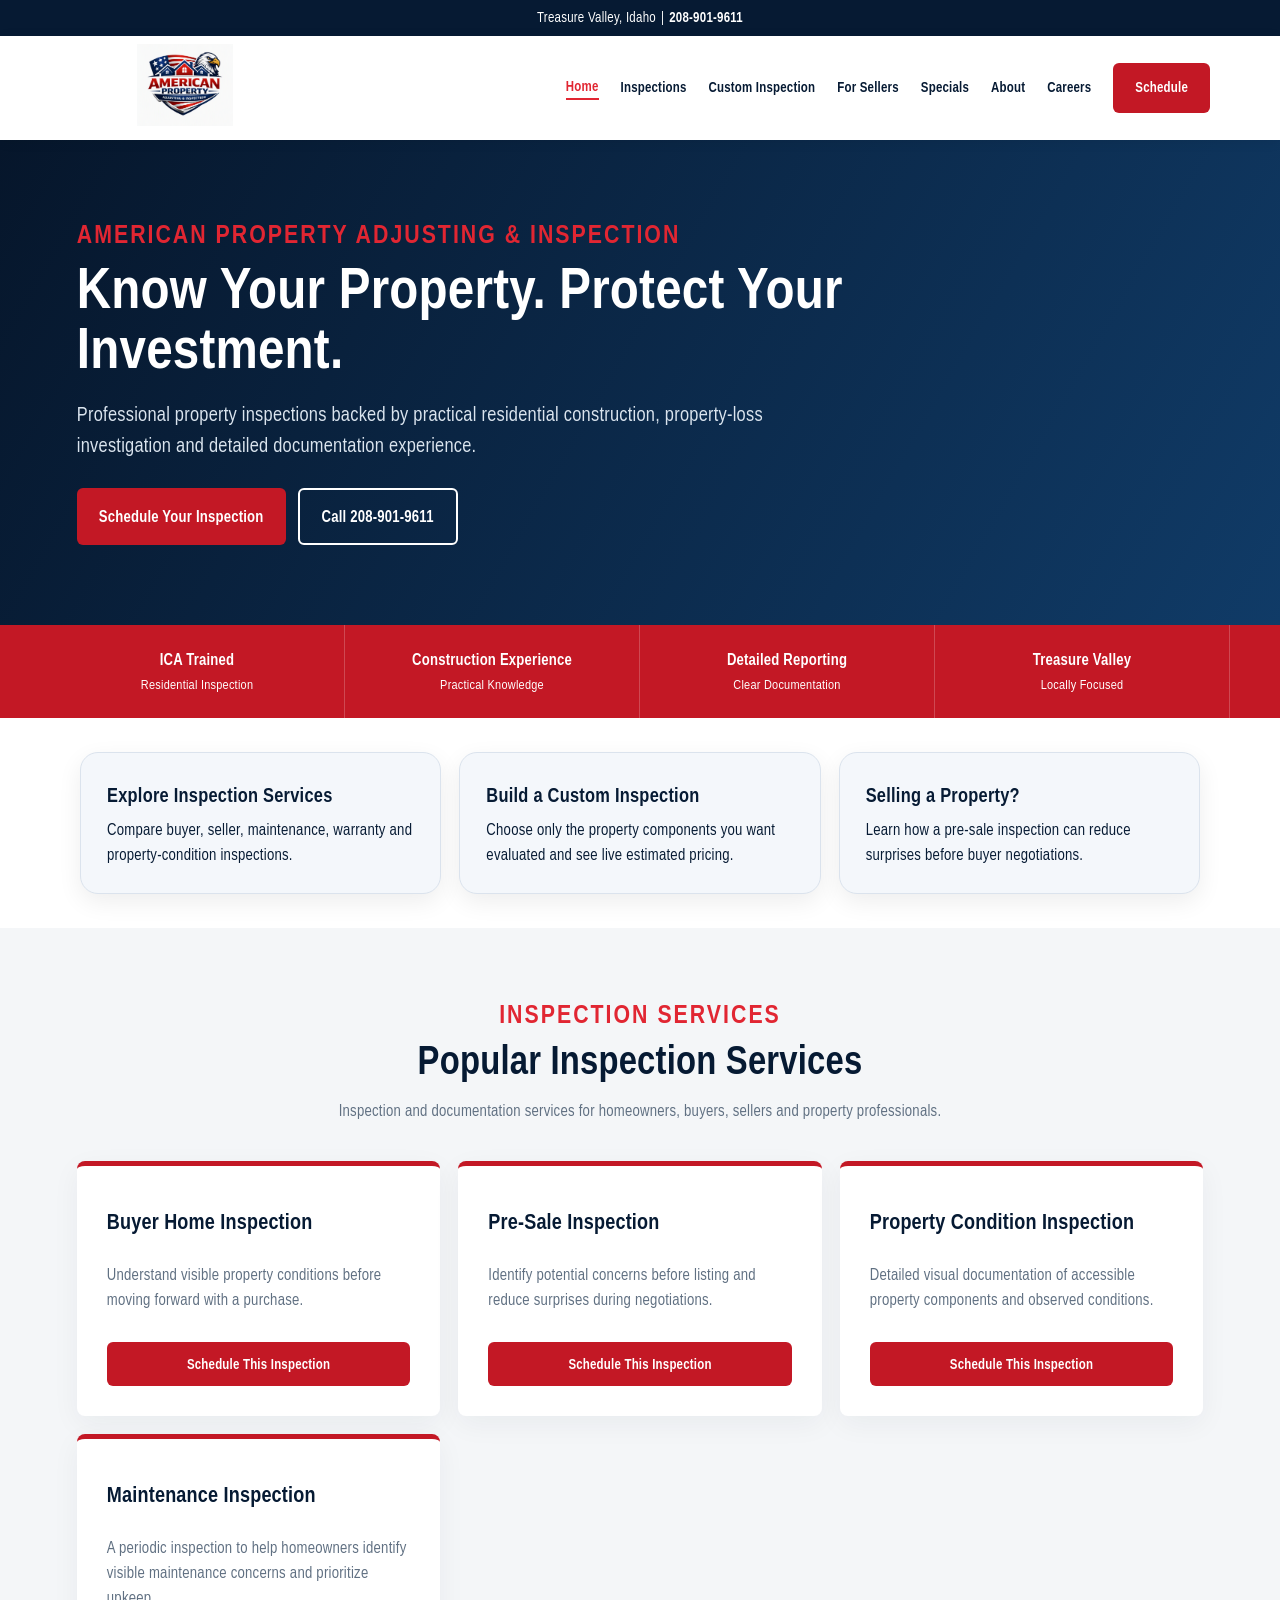
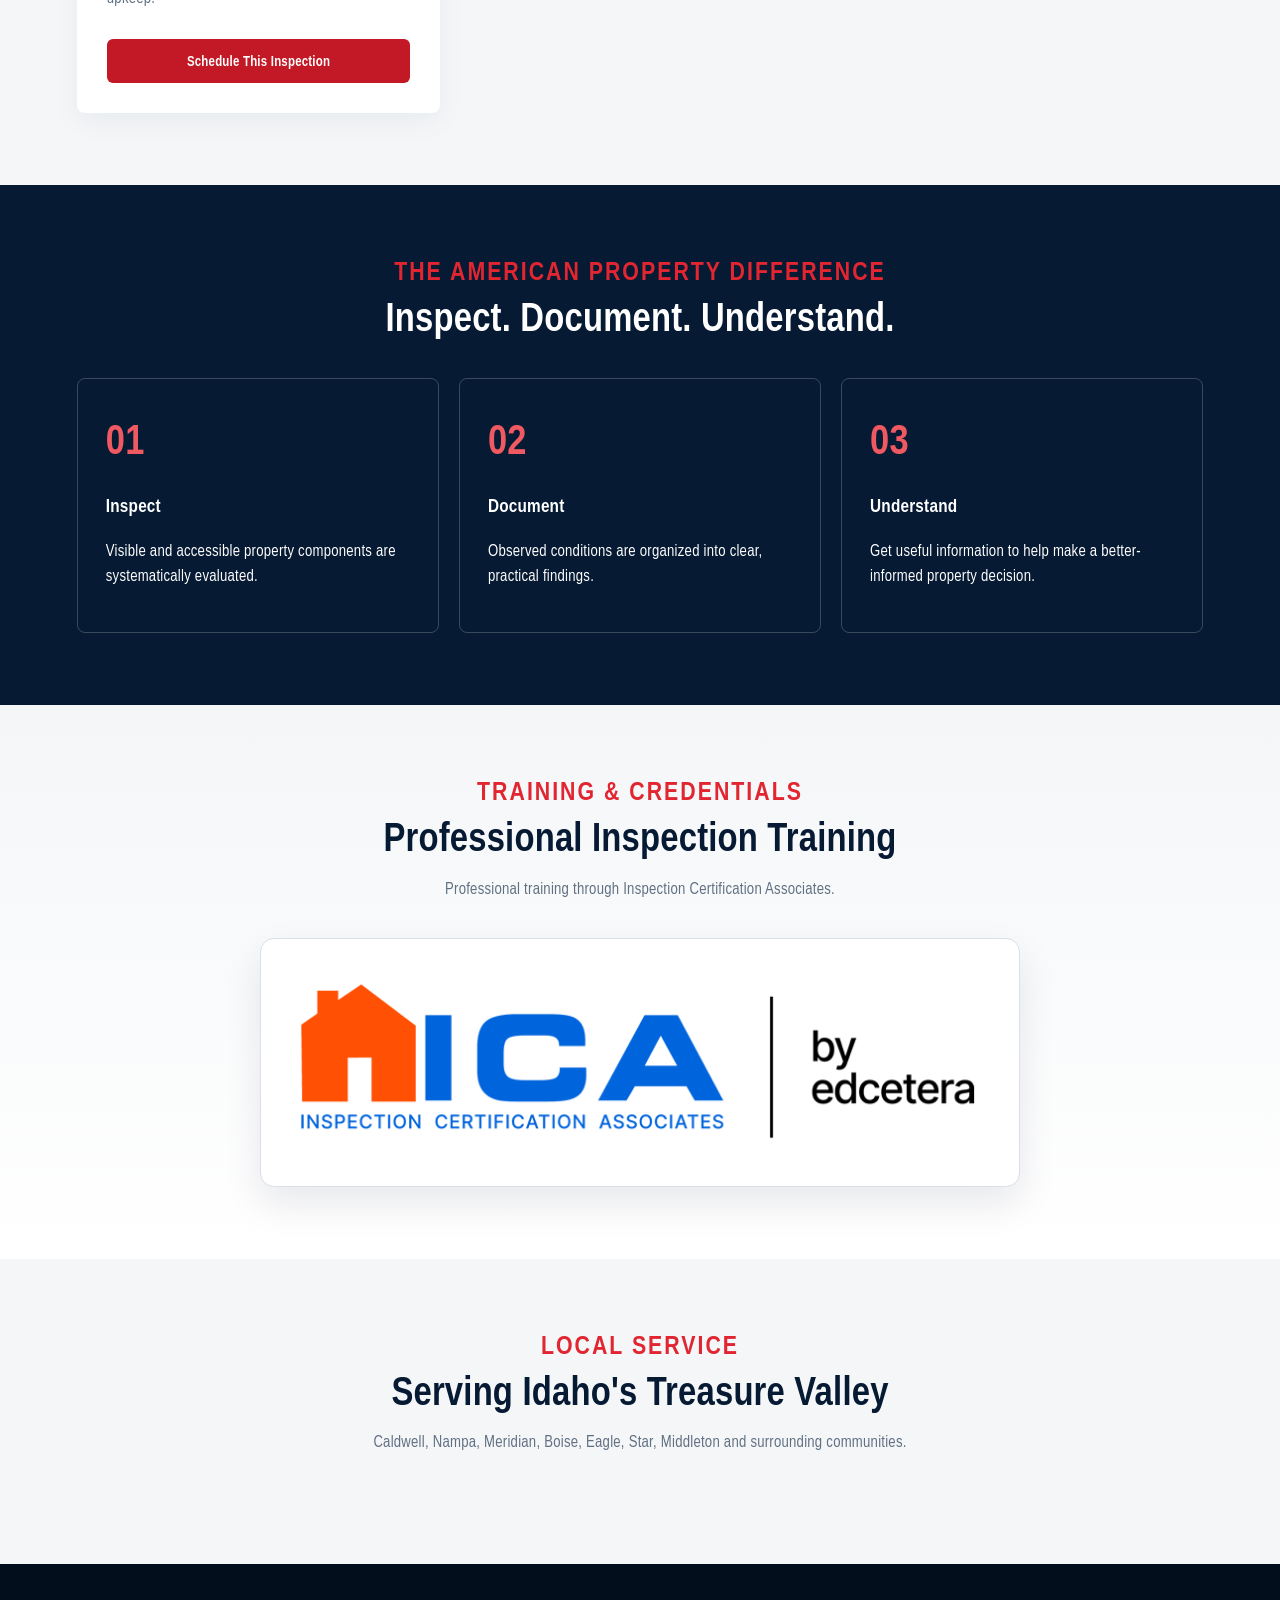
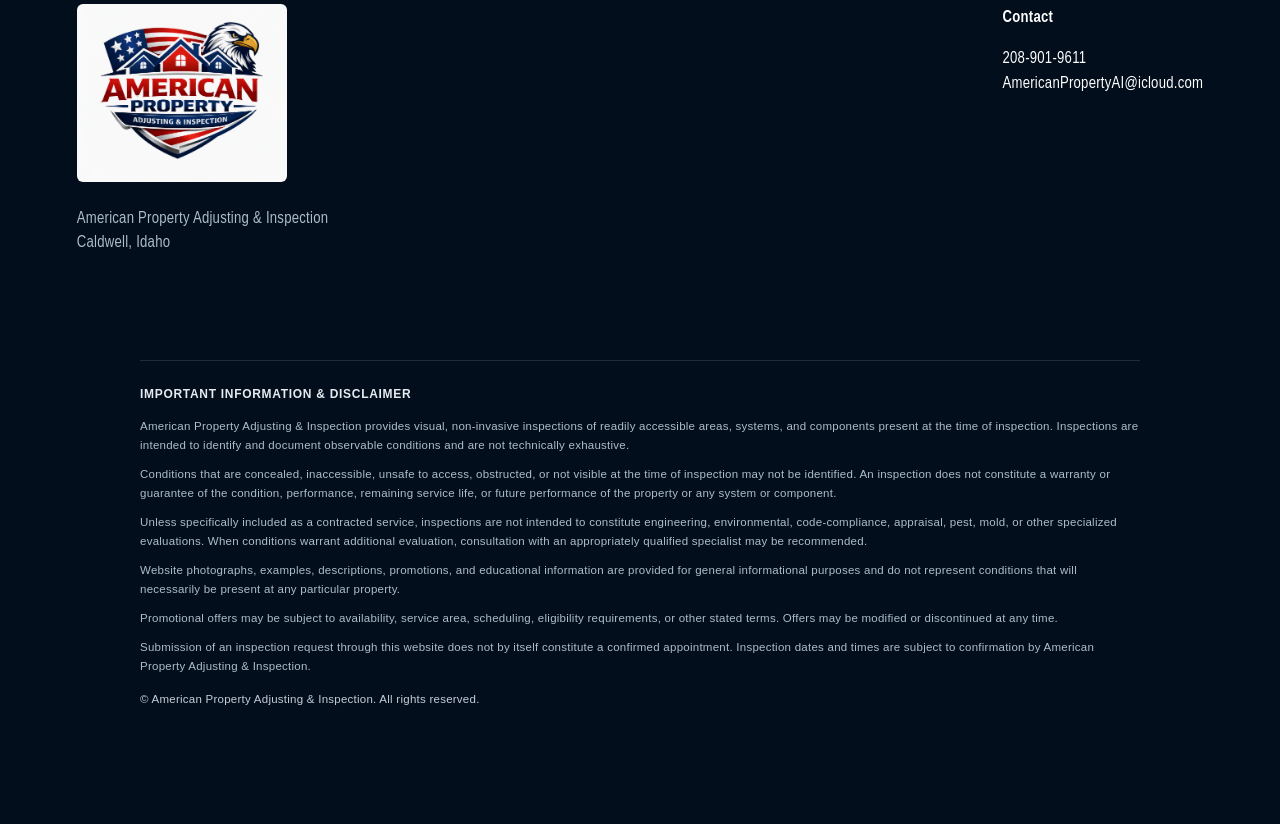
==== index.html @ d72ded93 "Convert website to multipage layout" ====
<!DOCTYPE html>

<html lang="en"><head><meta charset="utf-8"/><meta content="width=device-width,initial-scale=1,viewport-fit=cover" name="viewport"/><title>Home | American Property Adjusting &amp; Inspection</title>
<meta content="website" property="og:type"/>
<meta content="$149 Site Inspections | American Property Adjusting &amp; Inspection" property="og:title"/>
<meta content="Need a professional set of eyes on a property? Schedule your $149 Site Inspection today." property="og:description"/>
<meta content="https://mcjunkinbrad-cpu.github.io/149-site-inspections/" property="og:url"/>
<meta content="https://mcjunkinbrad-cpu.github.io/149-site-inspections/American_Property_Link_Preview.png" property="og:image"/>
<meta content="https://mcjunkinbrad-cpu.github.io/149-site-inspections/American_Property_Link_Preview.png" property="og:image:secure_url"/>
<meta content="image/png" property="og:image:type"/>
<meta content="1200" property="og:image:width"/>
<meta content="630" property="og:image:height"/>
<meta content="American Property Adjusting &amp; Inspection" property="og:image:alt"/>
<meta content="summary_large_image" name="twitter:card"/>
<meta content="$149 Site Inspections | American Property Adjusting &amp; Inspection" name="twitter:title"/>
<meta content="Need a professional set of eyes on a property? Schedule your $149 Site Inspection today." name="twitter:description"/>
<meta content="https://mcjunkinbrad-cpu.github.io/149-site-inspections/American_Property_Link_Preview.png" name="twitter:image"/><meta content="Professional buyer, pre-sale and property condition inspection services in Caldwell and Idaho's Treasure Valley." name="description"/><style>
:root{--n:#061a33;--n2:#0d3158;--r:#c31825;--w:#fff;--l:#f4f6f8;--t:#172536;--m:#607082}*{box-sizing:border-box}html{scroll-behavior:auto}body{margin:0;font-family:"Arial Narrow","Liberation Sans Narrow","Nimbus Sans Narrow",Impact,Haettenschweiler,sans-serif;color:var(--t);line-height:1.55;letter-spacing:.25px;font-stretch:condensed}a{text-decoration:none}h1,h2,h3,.ey,.btn,.links a,.trust strong,.num,.service-btn,.mobilebar a,.issue-alert strong,.cert-brand,.cert-program,.credential-note h3,label{font-family:"Arial Narrow","Liberation Sans Narrow","Nimbus Sans Narrow",Impact,Haettenschweiler,sans-serif;font-stretch:condensed;font-weight:900;letter-spacing:.2px}.top{background:var(--n);color:#fff;padding:7px 6px;overflow:hidden}.topbar-inner{display:flex;align-items:center;justify-content:center;flex-wrap:nowrap;gap:5px;width:100%;white-space:nowrap;font-size:14px}.topbar-location,.topbar-phone{white-space:nowrap}.top a{color:#fff;font-weight:800}header{background:#fff;position:sticky;top:0;z-index:10;box-shadow:0 2px 12px #0001}.nav{max-width:1180px;margin:auto;padding:8px 20px;display:flex;align-items:center;justify-content:space-between}.logo{width:230px;max-height:82px;object-fit:contain}.links{display:flex;gap:22px;align-items:center}.links a{color:var(--n);font-weight:800;font-size:14px}.btn{display:inline-flex;align-items:center;justify-content:center;background:var(--r);color:#fff!important;padding:14px 22px;border-radius:6px;font-weight:900;min-height:50px}.hero{background:linear-gradient(120deg,#06162b,#103b67);color:#fff;padding:80px 6%}.wrap{max-width:1180px;margin:auto}.hero h1{font-size:58px;line-height:1.03;margin:8px 0 20px;max-width:780px}.hero p{font-size:20px;color:#dae4ee;max-width:700px}.ey{color:#e12632;font-weight:900;letter-spacing:2px;font-size:26px;line-height:1.12}.actions{display:flex;gap:12px;flex-wrap:wrap;margin-top:28px}.outline{background:transparent;border:2px solid #fff}.trust{background:var(--r);color:#fff}.trustin{max-width:1180px;margin:auto;display:grid;grid-template-columns:repeat(4,1fr)}.trustin div{text-align:center;padding:22px 10px;border-right:1px solid #ffffff35}.trust strong{display:block}.section{padding:72px 6%}.light{background:var(--l)}.head{text-align:center;max-width:760px;margin:0 auto 38px}.head h2,.copy h2{color:var(--n);font-size:40px;line-height:1.12;margin:8px 0 12px}.head p,.copy p,.card p{color:var(--m)}.cards{display:grid;grid-template-columns:repeat(3,1fr);gap:18px}.card{background:#fff;border-top:5px solid var(--r);padding:30px;border-radius:8px;box-shadow:0 8px 28px #0c22370d}.card h3{color:var(--n);font-size:22px;margin:8px 0}.service-card{cursor:pointer;display:flex;flex-direction:column;transition:transform .2s,box-shadow .2s,border-color .2s}.service-card:hover,.service-card:focus-within{transform:translateY(-4px);box-shadow:0 14px 34px #061a3324;border-top-color:#9f111b}.service-card p{flex:1}.service-card .service-btn{margin-top:14px;width:100%;padding:11px 12px;min-height:44px;font-size:14px;border:0;cursor:pointer}.service-card:focus{outline:3px solid #f2a5ab;outline-offset:3px}@media(max-width:1100px){.cards{grid-template-columns:repeat(3,1fr)}}.feature{display:grid;grid-template-columns:1fr 1.15fr;gap:58px;align-items:center}.photo{min-height:430px;border-radius:10px;background:linear-gradient(145deg,#071a33,#1b5b8c);display:flex;align-items:center;justify-content:center;padding:30px}.photo img{width:90%;max-width:420px;background:white;border-radius:10px}.checks{list-style:none;padding:0}.checks li{margin:12px 0;font-weight:800}.checks li:before{content:'✓';color:var(--r);margin-right:10px}.process{background:var(--n);color:#fff}.process .head h2{color:#fff}.steps{display:grid;grid-template-columns:repeat(3,1fr);gap:20px}.step{border:1px solid #ffffff35;border-radius:8px;padding:28px}.num{font-size:42px;font-weight:900;color:#ef5961}.contact{background:linear-gradient(120deg,#a7111d,#d82a35);color:#fff}.contactgrid{display:grid;grid-template-columns:.8fr 1.2fr;gap:40px;align-items:start}.contact h2{font-size:40px;line-height:1.1}.contact-intro{font-size:20px;line-height:1.55}.contact-phone{white-space:nowrap;font-weight:900}.form{background:#fff;color:var(--t);border-radius:10px;padding:28px}.fields{display:grid;grid-template-columns:1fr 1fr;gap:14px}.field{display:flex;flex-direction:column;gap:5px}.full{grid-column:1/-1}label{font-weight:800;font-size:13px}input,select,textarea{font-family:Arial,Helvetica,sans-serif;border:1px solid #ccd3da;border-radius:6px;padding:13px;width:100%}textarea{min-height:100px}footer{background:#020e1c;color:#aebdca;padding:40px 6% 90px}.foot{max-width:1180px;margin:auto;display:flex;justify-content:space-between;gap:30px}.flogo{width:210px;background:#fff;border-radius:6px}.mobilebar{display:none}.menu{display:none}
@media(max-width:800px){body{padding-bottom:68px}.logo{width:180px}.links{display:none}.menu{display:block;background:var(--n);color:#fff;border:0;border-radius:6px;font-size:23px;width:48px;height:48px}.hero{padding:55px 20px;text-align:center}.hero h1{font-size:39px}.hero p{font-size:17px}.actions{flex-direction:column}.actions .btn{width:100%}.trustin{grid-template-columns:1fr 1fr}.section{padding:52px 20px}.head h2,.copy h2,.contact h2{font-size:31px}.contact-intro{font-size:17px}.cards,.feature,.steps,.contactgrid{grid-template-columns:1fr}.photo{min-height:300px}.fields{grid-template-columns:1fr}.full{grid-column:auto}.foot{flex-direction:column}.mobilebar{display:grid;grid-template-columns:1fr 1fr;position:fixed;bottom:0;left:0;right:0;height:68px;z-index:20;box-shadow:0 -3px 15px #0003}.mobilebar a{display:flex;align-items:center;justify-content:center;color:#fff;font-weight:900}.call{background:var(--n)}.book{background:var(--r)}}
@media(max-width:500px){.topbar-inner{font-size:clamp(9px,2.9vw,13px);letter-spacing:-.2px}} @media(max-width:390px){.top{padding:7px 2px}.logo{width:158px}.hero h1{font-size:34px}.trustin{grid-template-columns:1fr}}

/* Common Issues carousel */
.issue-section{padding:72px 6%;background:#fff}.issue-head{text-align:center;max-width:850px;margin:0 auto 34px}.issue-head h2{color:var(--n);font-size:44px;line-height:1.08;margin:8px 0 12px}.issue-head p{color:var(--m);font-size:18px}.issue-shell{max-width:1180px;margin:auto;position:relative}.issue-viewport{overflow:hidden}.issue-track{display:flex;gap:18px;transition:transform .45s ease}.issue-card{flex:0 0 calc((100% - 36px)/3);background:var(--n);color:#fff;border-radius:10px;overflow:hidden;box-shadow:0 10px 26px #061a3320;height:auto}.issue-card img{display:block;width:100%;height:420px;object-fit:contain;background:#031426;padding:0}.issue-copy{padding:24px 26px 28px;min-height:150px;overflow:visible}.issue-copy h3{margin:0 0 7px;font-size:21px}.issue-copy p{margin:0;color:#dce6ef}.carousel-btn{position:absolute;top:40%;transform:translateY(-50%);z-index:2;width:48px;height:48px;border-radius:50%;border:2px solid #fff;background:var(--n);color:#fff;font-size:29px;cursor:pointer;box-shadow:0 4px 14px #0003}.carousel-prev{left:-24px}.carousel-next{right:-24px}.issue-dots{display:flex;justify-content:center;gap:9px;margin:22px 0}.issue-dot{width:10px;height:10px;border:0;border-radius:50%;background:#aeb9c5;padding:0;cursor:pointer}.issue-dot.active{background:var(--r)}.issue-alert{max-width:1180px;margin:0 auto;background:#fff1f2;border:1px solid #e7a6ac;border-radius:10px;padding:22px 25px;display:flex;align-items:center;justify-content:space-between;gap:22px}.issue-alert strong{display:block;color:var(--n);font-size:24px}.issue-alert span{color:var(--m)}
@media(max-width:800px){.issue-section{padding:52px 20px}.issue-head h2{font-size:34px}.issue-head p{font-size:16px}.issue-card{flex-basis:100%}.issue-card img{height:300px;padding:0}.issue-copy{min-height:165px;padding:22px 20px 26px}.carousel-prev{left:7px}.carousel-next{right:7px}.issue-alert{flex-direction:column;text-align:center}.issue-alert .btn{width:100%}}

/* Professional credentials */
.credentials{background:linear-gradient(180deg,#f4f6f8,#fff);padding:72px 6%}.credential-grid{max-width:1080px;margin:36px auto 0;display:grid;grid-template-columns:1fr 1fr;gap:28px}.credential-card{background:#fff;border:1px solid #d9e0e7;border-radius:14px;padding:18px;box-shadow:0 16px 38px #061a3318}.certificate-art{aspect-ratio:1.414/1;background:#fff;border:9px double #173b5c;box-shadow:inset 0 0 0 2px #aab8c5;padding:32px 34px;display:flex;flex-direction:column;align-items:center;justify-content:center;text-align:center;color:#111;position:relative;overflow:hidden}.certificate-art:before{content:'';position:absolute;inset:13px;border:1px solid #c4ccd3;pointer-events:none}.cert-brand{font-weight:900;font-size:34px;letter-spacing:1px;color:#111}.cert-brand b{color:#2e6c9d}.cert-small{font-size:11px;letter-spacing:2px;font-weight:800;margin-top:3px}.cert-rule{width:52%;border-top:2px dashed #555;margin:14px 0}.cert-award{font-family:Georgia,serif;font-weight:700;letter-spacing:2px;font-size:14px;margin:8px 0}.cert-name{font-family:Georgia,serif;font-weight:800;letter-spacing:4px;font-size:21px;border-bottom:2px solid #555;min-width:58%;padding:3px 15px 8px}.cert-program{font-weight:800;font-size:17px;line-height:1.25;max-width:78%;margin:18px 0 12px}.cert-meta{display:flex;width:76%;justify-content:space-between;font-weight:800;font-size:12px;margin-top:8px}.mold-art{border-style:solid;border-width:7px}.mold-badge{border:5px solid #173b5c;padding:5px 13px;font-weight:900;line-height:1;font-size:24px;margin-bottom:10px}.mold-badge small{display:block;font-size:11px;letter-spacing:2px;margin-top:5px}.cert-watermark{position:absolute;font-size:62px;font-weight:900;color:#152f4810;letter-spacing:3px;transform:rotate(-4deg);z-index:0}.certificate-art>*{position:relative;z-index:1}.credential-note{padding:18px 4px 2px}.credential-note h3{color:var(--n);margin:0 0 5px;font-size:21px}.credential-note p{color:var(--m);margin:0;font-size:14px}.cred-disclaimer{max-width:850px;margin:24px auto 0;text-align:center;color:var(--m);font-size:13px}.credential-card:hover{transform:translateY(-3px);transition:.2s;box-shadow:0 20px 45px #061a3324}@media(max-width:800px){.credentials{padding:52px 20px}.credential-grid{grid-template-columns:1fr}.certificate-art{padding:22px 20px}.cert-brand{font-size:27px}.cert-award{font-size:11px}.cert-name{font-size:17px}.cert-program{font-size:14px}.cert-watermark{font-size:48px}}

  /* Promotions and Careers */
  .promo-section{padding:72px 6%;background:linear-gradient(135deg,#061a33,#0d3158);color:#fff}.promo-section .head h2{color:#fff}.promo-section .head p{color:#d9e5ef}.promo-icon{width:68px;height:68px;margin:0 auto 12px;border-radius:50%;display:flex;align-items:center;justify-content:center;background:var(--r);color:#fff;font-size:34px;font-weight:900;box-shadow:0 10px 25px #0003}.promo-grid{max-width:1180px;margin:auto;display:grid;grid-template-columns:repeat(4,1fr);gap:18px}.promo-card{background:#fff;color:var(--t);border-radius:12px;padding:26px;display:flex;flex-direction:column;border:2px solid transparent;box-shadow:0 12px 30px #0002}.promo-card:hover{transform:translateY(-4px);border-color:#ef5961;transition:.2s}.promo-card h3{color:var(--n);font-size:23px;margin:8px 0}.promo-card p{color:var(--m);flex:1}.promo-badge{display:inline-block;align-self:flex-start;background:#fff1f2;color:var(--r);border:1px solid #efb0b5;border-radius:999px;padding:6px 10px;font-weight:900;font-size:12px}.promo-card .btn{width:100%;margin-top:14px;border:0;cursor:pointer}.promo-note{text-align:center;color:#cbd8e4;font-size:13px;margin:20px auto 0;max-width:850px}
  .careers{padding:72px 6%;background:#fff}.career-grid{max-width:1000px;margin:34px auto;display:grid;grid-template-columns:1fr 1fr;gap:24px}.career-card{background:var(--l);border-left:6px solid var(--r);border-radius:10px;padding:28px;box-shadow:0 10px 25px #061a3312}.career-card h3{color:var(--n);font-size:26px;margin:0 0 8px}.career-card ul{padding-left:20px;color:var(--m)}.career-card .btn{border:0;cursor:pointer}.career-form-wrap{max-width:900px;margin:34px auto 0;background:var(--n);border-radius:14px;padding:24px}.career-form-wrap h3{color:#fff;font-size:28px;margin:0 0 14px;text-align:center}.career-help{color:#d8e3ed;text-align:center;font-size:13px;margin:0 0 18px}.resume-note{font-size:12px;color:#607082;margin:4px 0 0}.status-message{display:none;margin-top:12px;padding:12px;border-radius:6px;background:#eef8f0;color:#245c31;font-family:Arial,Helvetica,sans-serif}
  @media(max-width:1000px){.promo-grid{grid-template-columns:1fr 1fr}}
  @media(max-width:800px){.promo-section,.careers{padding:52px 20px}.promo-grid,.career-grid{grid-template-columns:1fr}.career-form-wrap{padding:16px}.links{gap:12px}}

  /* Small-print website disclaimer */
  .site-disclaimer{background:#020e1c;color:#aebdca;padding:0 6% 105px;font-family:Arial,Helvetica,sans-serif}
  .site-disclaimer-inner{max-width:1000px;margin:0 auto;border-top:1px solid rgba(255,255,255,.12);padding-top:24px;font-size:11.5px;line-height:1.65}
  .site-disclaimer h3{margin:0 0 12px;color:#e5ebf0;font-family:Arial,Helvetica,sans-serif;font-size:12px;letter-spacing:.7px;font-weight:800}
  .site-disclaimer p{margin:0 0 10px;color:#aebdca}
  .site-disclaimer .copyright{margin-top:14px;color:#c5ced7}
  @media(max-width:800px){.site-disclaimer{padding:0 20px 92px}.site-disclaimer-inner{font-size:11px}}


/* Seller risk carousel */
.seller-risk{padding:72px 6%;background:#061a33;color:#fff}.seller-risk .head{max-width:900px}.seller-risk .head h2{color:#fff;font-size:44px}.seller-risk .head p{color:#d9e5ef;font-size:18px}.risk-shell{max-width:1050px;margin:34px auto 0;position:relative}.risk-viewport{overflow:hidden;border-radius:14px;background:#020e1c;box-shadow:0 18px 45px #0005}.risk-track{display:flex;transition:transform .45s ease}.risk-card{flex:0 0 100%;width:100%;background:#020e1c}.risk-card img{display:block;width:100%;height:590px;object-fit:contain;background:#020e1c}.risk-copy{padding:26px 30px 30px;text-align:center}.risk-copy h3{margin:0 0 8px;color:#fff;font-size:28px}.risk-copy p{margin:0 auto;color:#d8e3ed;max-width:800px;font-size:17px}.risk-btn{position:absolute;top:43%;transform:translateY(-50%);z-index:2;width:50px;height:50px;border-radius:50%;border:2px solid #fff;background:#c31825;color:#fff;font-size:30px;cursor:pointer;box-shadow:0 4px 14px #0005}.risk-prev{left:-25px}.risk-next{right:-25px}.risk-dots{display:flex;justify-content:center;gap:8px;flex-wrap:wrap;margin:20px 0}.risk-dot{width:9px;height:9px;border:0;border-radius:50%;background:#7e8fa0;cursor:pointer;padding:0}.risk-dot.active{background:#e12632}.risk-legal{max-width:1000px;margin:28px auto 0;background:#fff;color:#172536;border-left:6px solid #c31825;border-radius:10px;padding:26px 28px}.risk-legal h3{color:#061a33;font-size:29px;margin:0 0 10px}.risk-legal p{color:#607082;margin:0 0 12px}.risk-legal .fine{font-size:12px;color:#6c7986}.risk-cta{text-align:center;margin-top:25px}@media(max-width:800px){.seller-risk{padding:52px 20px}.seller-risk .head h2{font-size:34px}.seller-risk .head p{font-size:16px}.risk-card img{height:390px}.risk-copy{padding:22px 18px 25px}.risk-copy h3{font-size:23px}.risk-copy p{font-size:15px}.risk-prev{left:7px}.risk-next{right:7px}.risk-legal{padding:22px 20px}.risk-legal h3{font-size:25px}}

/* Custom builder: hidden until requested */
.custom-inspection[hidden]{display:none!important}
.custom-inspection{padding:72px 6%;background:#f4f6f8}
.custom-builder{max-width:1180px;margin:auto;display:grid;grid-template-columns:1.4fr .6fr;gap:24px;align-items:start}
.custom-options{display:grid;grid-template-columns:1fr 1fr;gap:12px}
.custom-option{background:#fff;border:2px solid #dce2e8;border-radius:10px;padding:15px;display:grid;grid-template-columns:auto 1fr auto;gap:10px;align-items:center;cursor:pointer}
.custom-option:has(input:checked){border-color:#c31825;box-shadow:0 0 0 2px #c3182520}.custom-option.trip-charge{background:#fff5f6;border-color:#c31825;cursor:default}.custom-option.trip-charge input{accent-color:#c31825}.custom-option.trip-charge span:after{content:" • REQUIRED";color:#c31825;font-size:11px;font-weight:900;letter-spacing:.7px}.custom-option.trip-charge strong{color:#c31825;font-size:19px}
.custom-summary{background:#061a33;color:#fff;border-radius:12px;padding:24px;position:sticky;top:110px}
.custom-total{font-size:46px;font-weight:900;color:#ef5961}.custom-min,.custom-note{color:#607082}.custom-selected{margin:16px 0;color:#dce6ef}.custom-summary .btn{width:100%;border:0;cursor:pointer}
@media(max-width:800px){.custom-inspection{padding:52px 20px}.custom-builder,.custom-options{grid-template-columns:1fr}.custom-summary{position:static}}
</style><style>
.page-intro{padding:70px 18px 48px;background:linear-gradient(135deg,#071b34,#123c68);color:#fff;text-align:center}.page-intro h1{font-size:clamp(2rem,5vw,4rem);margin:8px 0 14px}.page-intro p{max-width:780px;margin:0 auto;color:#dbe8f5;font-size:1.1rem}.home-choices{padding:34px 18px;background:#fff}.choice-grid{max-width:1120px;margin:auto;display:grid;grid-template-columns:repeat(3,1fr);gap:18px}.choice{display:block;padding:26px;border-radius:18px;background:#f4f7fb;border:1px solid #dbe3ed;color:#071b34;text-decoration:none;box-shadow:0 8px 24px rgba(0,0,0,.07)}.choice strong{display:block;font-size:1.25rem;margin-bottom:7px}.nav .logo{cursor:pointer}.links a.active{color:#e12632;border-bottom:2px solid #e12632}.mobilebar a{font-size:.78rem}@media(max-width:820px){.choice-grid{grid-template-columns:1fr}.links{display:flex;overflow-x:auto;gap:14px}.links a{white-space:nowrap}.nav{align-items:flex-start}.menu{display:none!important}.page-intro{padding-top:48px}}
</style></head><body><div class="top"><div class="topbar-inner"><span class="topbar-location">Treasure Valley, Idaho</span><span>|</span><a class="topbar-phone" href="tel:2089019611">208-901-9611</a></div></div><header><div class="nav"><a aria-label="American Property Adjusting &amp; Inspection home" href="index.html"><img alt="American Property Adjusting &amp; Inspection logo" class="logo" src="logo.png"/></a><nav class="links"><a href="index.html">Home</a><a href="inspections.html">Inspections</a><a href="custom-inspection.html">Custom Inspection</a><a href="sellers.html">For Sellers</a><a href="specials.html">Specials</a><a href="about.html">About</a><a href="careers.html">Careers</a><a class="btn" href="schedule.html">Schedule</a></nav><button aria-label="Menu" class="menu">☰</button></div></header><section class="hero"><div class="wrap"><span class="ey">AMERICAN PROPERTY ADJUSTING &amp; INSPECTION</span><h1>Know Your Property. Protect Your Investment.</h1><p>Professional property inspections backed by practical residential construction, property-loss investigation and detailed documentation experience.</p><div class="actions"><a class="btn" href="schedule.html">Schedule Your Inspection</a><a class="btn outline" href="tel:2089019611">Call 208-901-9611</a></div></div></section><section class="trust"><div class="trustin"><div><strong>ICA Trained</strong><small>Residential Inspection</small></div><div><strong>Construction Experience</strong><small>Practical Knowledge</small></div><div><strong>Detailed Reporting</strong><small>Clear Documentation</small></div><div><strong>Treasure Valley</strong><small>Locally Focused</small></div></div></section><section class="home-choices"><div class="choice-grid"><a class="choice" href="inspections.html"><strong>Explore Inspection Services</strong>Compare buyer, seller, maintenance, warranty and property-condition inspections.</a><a class="choice" href="custom-inspection.html"><strong>Build a Custom Inspection</strong>Choose only the property components you want evaluated and see live estimated pricing.</a><a class="choice" href="sellers.html"><strong>Selling a Property?</strong>Learn how a pre-sale inspection can reduce surprises before buyer negotiations.</a></div></section><section class="section light" id="services"><div class="wrap"><div class="head"><span class="ey" style="color:#e12632">INSPECTION SERVICES</span><h2>Popular Inspection Services</h2><p>Inspection and documentation services for homeowners, buyers, sellers and property professionals.</p></div><div class="cards">
<article class="card service-card" data-inspection="Buyer Inspection" data-url="schedule.html?type=Buyer%20Inspection" tabindex="0"><h3>Buyer Home Inspection</h3><p>Understand visible property conditions before moving forward with a purchase.</p><button class="btn service-btn" type="button">Schedule This Inspection</button></article>
<article class="card service-card" data-inspection="Pre-Sale Inspection" data-url="schedule.html?type=Pre-Sale%20Inspection" tabindex="0"><h3>Pre-Sale Inspection</h3><p>Identify potential concerns before listing and reduce surprises during negotiations.</p><button class="btn service-btn" type="button">Schedule This Inspection</button></article>
<article class="card service-card" data-inspection="Property Condition Inspection" data-url="schedule.html?type=Property%20Condition%20Inspection" tabindex="0"><h3>Property Condition Inspection</h3><p>Detailed visual documentation of accessible property components and observed conditions.</p><button class="btn service-btn" type="button">Schedule This Inspection</button></article>
<article class="card service-card" data-inspection="Maintenance Inspection" data-url="schedule.html?type=Maintenance%20Inspection" tabindex="0"><h3>Maintenance Inspection</h3><p>A periodic inspection to help homeowners identify visible maintenance concerns and prioritize upkeep.</p><button class="btn service-btn" type="button">Schedule This Inspection</button></article>


</div></div></section><section class="section process" id="about"><div class="wrap"><div class="head"><span class="ey">THE AMERICAN PROPERTY DIFFERENCE</span><h2>Inspect. Document. Understand.</h2></div><div class="steps"><div class="step"><div class="num">01</div><h3>Inspect</h3><p>Visible and accessible property components are systematically evaluated.</p></div><div class="step"><div class="num">02</div><h3>Document</h3><p>Observed conditions are organized into clear, practical findings.</p></div><div class="step"><div class="num">03</div><h3>Understand</h3><p>Get useful information to help make a better-informed property decision.</p></div></div></div></section><section class="credentials" id="credentials"><div class="wrap"><div class="head"><span class="ey" style="color:#e12632">TRAINING &amp; CREDENTIALS</span><h2>Professional Inspection Training</h2><p>Professional training through Inspection Certification Associates.</p></div><div style="max-width:760px;margin:34px auto 0"><div class="credential-card" style="text-align:center;padding:32px"><img alt="ICA Inspection Certification Associates by Edcetera" src="[data-uri]" style="display:block;width:100%;max-width:700px;height:auto;margin:0 auto"/></div></div></div></section><section class="section light"><div class="wrap head"><span class="ey" style="color:#e12632">LOCAL SERVICE</span><h2>Serving Idaho's Treasure Valley</h2><p>Caldwell, Nampa, Meridian, Boise, Eagle, Star, Middleton and surrounding communities.</p></div></section><footer><div class="foot"><div><img alt="American Property Adjusting &amp; Inspection" class="flogo" src="logo.png"/><p>American Property Adjusting &amp; Inspection<br/>Caldwell, Idaho</p></div><div><strong style="color:white">Contact</strong><p><a href="tel:2089019611" style="color:white">208-901-9611</a><br/><a href="mailto:AmericanPropertyAI@icloud.com" style="color:white">AmericanPropertyAI@icloud.com</a></p></div></div></footer><section aria-label="Important information and disclaimer" class="site-disclaimer">
<div class="site-disclaimer-inner">
<h3>IMPORTANT INFORMATION &amp; DISCLAIMER</h3>
<p>American Property Adjusting &amp; Inspection provides visual, non-invasive inspections of readily accessible areas, systems, and components present at the time of inspection. Inspections are intended to identify and document observable conditions and are not technically exhaustive.</p>
<p>Conditions that are concealed, inaccessible, unsafe to access, obstructed, or not visible at the time of inspection may not be identified. An inspection does not constitute a warranty or guarantee of the condition, performance, remaining service life, or future performance of the property or any system or component.</p>
<p>Unless specifically included as a contracted service, inspections are not intended to constitute engineering, environmental, code-compliance, appraisal, pest, mold, or other specialized evaluations. When conditions warrant additional evaluation, consultation with an appropriately qualified specialist may be recommended.</p>
<p>Website photographs, examples, descriptions, promotions, and educational information are provided for general informational purposes and do not represent conditions that will necessarily be present at any particular property.</p>
<p>Promotional offers may be subject to availability, service area, scheduling, eligibility requirements, or other stated terms. Offers may be modified or discontinued at any time.</p>
<p>Submission of an inspection request through this website does not by itself constitute a confirmed appointment. Inspection dates and times are subject to confirmation by American Property Adjusting &amp; Inspection.</p>
<p class="copyright">© American Property Adjusting &amp; Inspection. All rights reserved.</p>
</div>
</section><div class="mobilebar"><a href="tel:2089019611">Call</a><a href="custom-inspection.html">Custom</a><a href="schedule.html">Schedule</a></div><script>
const businessEmail='AmericanPropertyAI@icloud.com';
document.querySelectorAll('nav.links a').forEach(a=>{if(a.getAttribute('href')===location.pathname.split('/').pop()||(!location.pathname.split('/').pop()&&a.getAttribute('href')==='index.html'))a.classList.add('active');});
document.querySelectorAll('.service-card').forEach(card=>{const go=()=>{if(card.dataset.url)location.href=card.dataset.url;};card.addEventListener('click',go);card.addEventListener('keydown',e=>{if(e.key==='Enter'||e.key===' '){e.preventDefault();go();}});const b=card.querySelector('button');if(b)b.addEventListener('click',e=>{e.stopPropagation();go();});});
document.querySelectorAll('.promo-schedule').forEach(b=>b.addEventListener('click',()=>location.href='schedule.html?type='+encodeURIComponent(b.dataset.inspection||'')));
document.querySelectorAll('.career-apply').forEach(b=>b.addEventListener('click',()=>{const p=document.getElementById('careerPosition');if(p)p.value=b.dataset.position||'';document.getElementById('career-application')?.scrollIntoView({behavior:'smooth'});}));
const boxes=Array.from(document.querySelectorAll('#customOptions input[type="checkbox"]:not(#tripCharge)'));const tripCharge=document.getElementById('tripCharge'),totalEl=document.getElementById('customTotal'),selectedEl=document.getElementById('customSelected'),scheduleCustom=document.getElementById('scheduleCustom');function updateCustom(){const chosen=boxes.filter(b=>b.checked),estimate=149+chosen.reduce((s,b)=>s+Number(b.dataset.price||0),0);if(totalEl)totalEl.textContent='$'+estimate.toFixed(2);if(selectedEl)selectedEl.textContent=['Trip / Site Visit Charge ($149)'].concat(chosen.map(b=>b.value+' (+$'+b.dataset.price+')')).join(' • ');return{chosen,estimate};}boxes.forEach(b=>b.addEventListener('change',updateCustom));if(scheduleCustom)scheduleCustom.addEventListener('click',()=>{const r=updateCustom();sessionStorage.setItem('customNotes','Custom Inspection base: Trip / Site Visit Charge ($149)\nAdditional selections: '+(r.chosen.length?r.chosen.map(b=>b.value+' (+$'+b.dataset.price+')').join(', '):'None')+'\nEstimated price: $'+r.estimate.toFixed(2)+' (subject to confirmation).');location.href='schedule.html?type=Custom%20Inspection';});updateCustom();
const params=new URLSearchParams(location.search),type=document.getElementById('type'),notes=document.getElementById('notes');if(type&&params.get('type'))type.value=params.get('type');if(notes&&sessionStorage.getItem('customNotes')){notes.value=sessionStorage.getItem('customNotes');sessionStorage.removeItem('customNotes');}
const insp=document.getElementById('inspectionForm');if(insp)insp.addEventListener('submit',function(e){e.preventDefault();if(!this.reportValidity())return;const g=id=>document.getElementById(id)?.value.trim()||'';const subject=`Inspection Request - ${g('name')} - ${g('type')}`;const body=[`Name: ${g('name')}`,`Phone: ${g('phone')}`,`Email: ${g('email')}`,`Property Address: ${g('address')}`,`Inspection Type: ${g('type')}`,`Preferred Date: ${g('date')}`,`Preferred Time: ${g('time')}`,'',`Additional Notes: ${g('notes')||'None'}`].join('\n');location.href=`mailto:${businessEmail}?subject=${encodeURIComponent(subject)}&body=${encodeURIComponent(body)}`;});
const ref=document.getElementById('referralForm');if(ref)ref.addEventListener('submit',function(e){e.preventDefault();if(!this.reportValidity())return;const g=id=>document.getElementById(id)?.value.trim()||'';const subject=`Referral Reward - ${g('friendName')} - Referred by ${g('referrerName')}`;const body=[`Referred by: ${g('referrerName')}`,`Referrer Phone: ${g('referrerPhone')}`,`Referrer Email: ${g('referrerEmail')}`,`Friend: ${g('friendName')}`,`Friend Phone: ${g('friendPhone')}`,`Friend Email: ${g('friendEmail')}`,`Notes: ${g('referralNotes')||'None'}`].join('\n');location.href=`mailto:${businessEmail}?subject=${encodeURIComponent(subject)}&body=${encodeURIComponent(body)}`;});
const career=document.getElementById('careerForm');if(career)career.addEventListener('submit',function(e){e.preventDefault();if(!this.reportValidity())return;const g=id=>document.getElementById(id)?.value.trim()||'';const subject=`Career Application - ${g('careerPosition')} - ${g('applicantName')}`;const body=[`Name: ${g('applicantName')}`,`Phone: ${g('applicantPhone')}`,`Email: ${g('applicantEmail')}`,`Position: ${g('careerPosition')}`,`Experience: ${g('careerExperience')}`,`Introduction: ${g('careerIntro')}`,'','Please attach the selected resume before sending.'].join('\n');location.href=`mailto:${businessEmail}?subject=${encodeURIComponent(subject)}&body=${encodeURIComponent(body)}`;});
</script></body></html>
<style>.issue-copy,.risk-copy{display:none!important}</style>
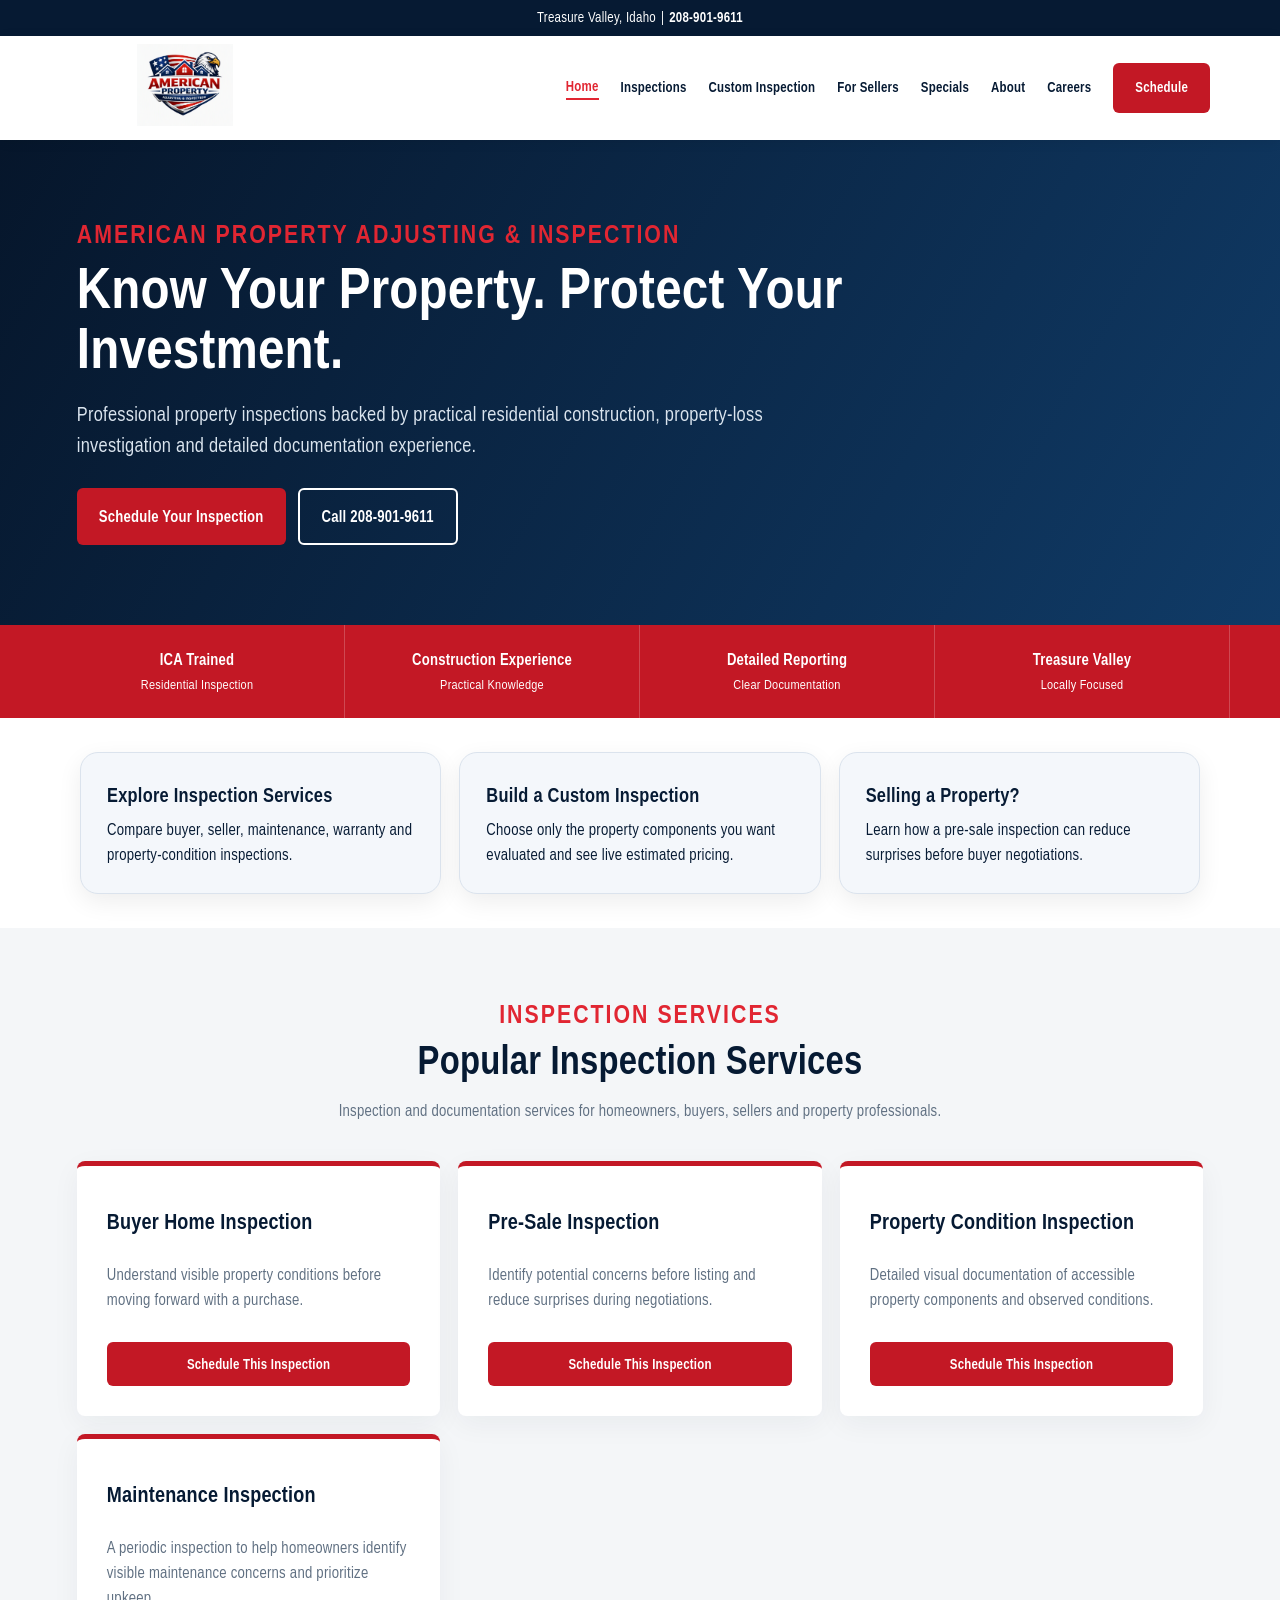
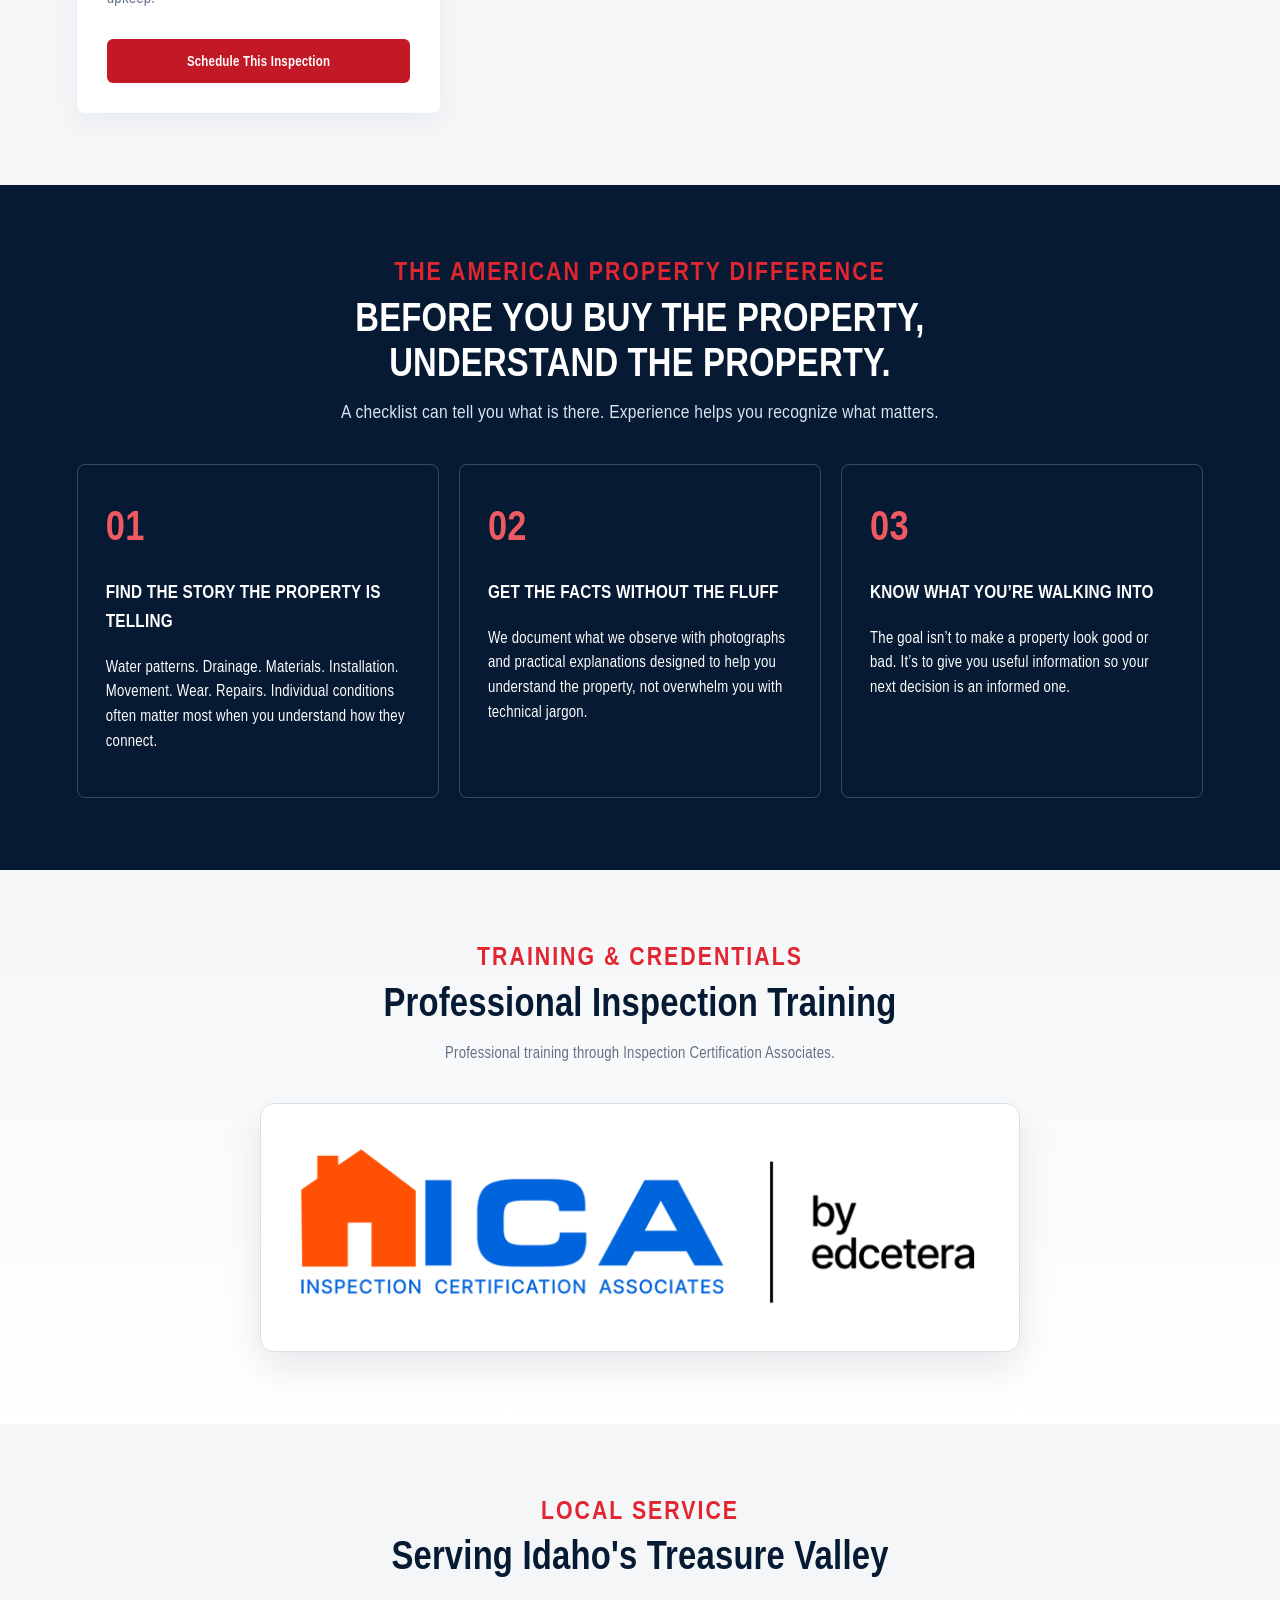
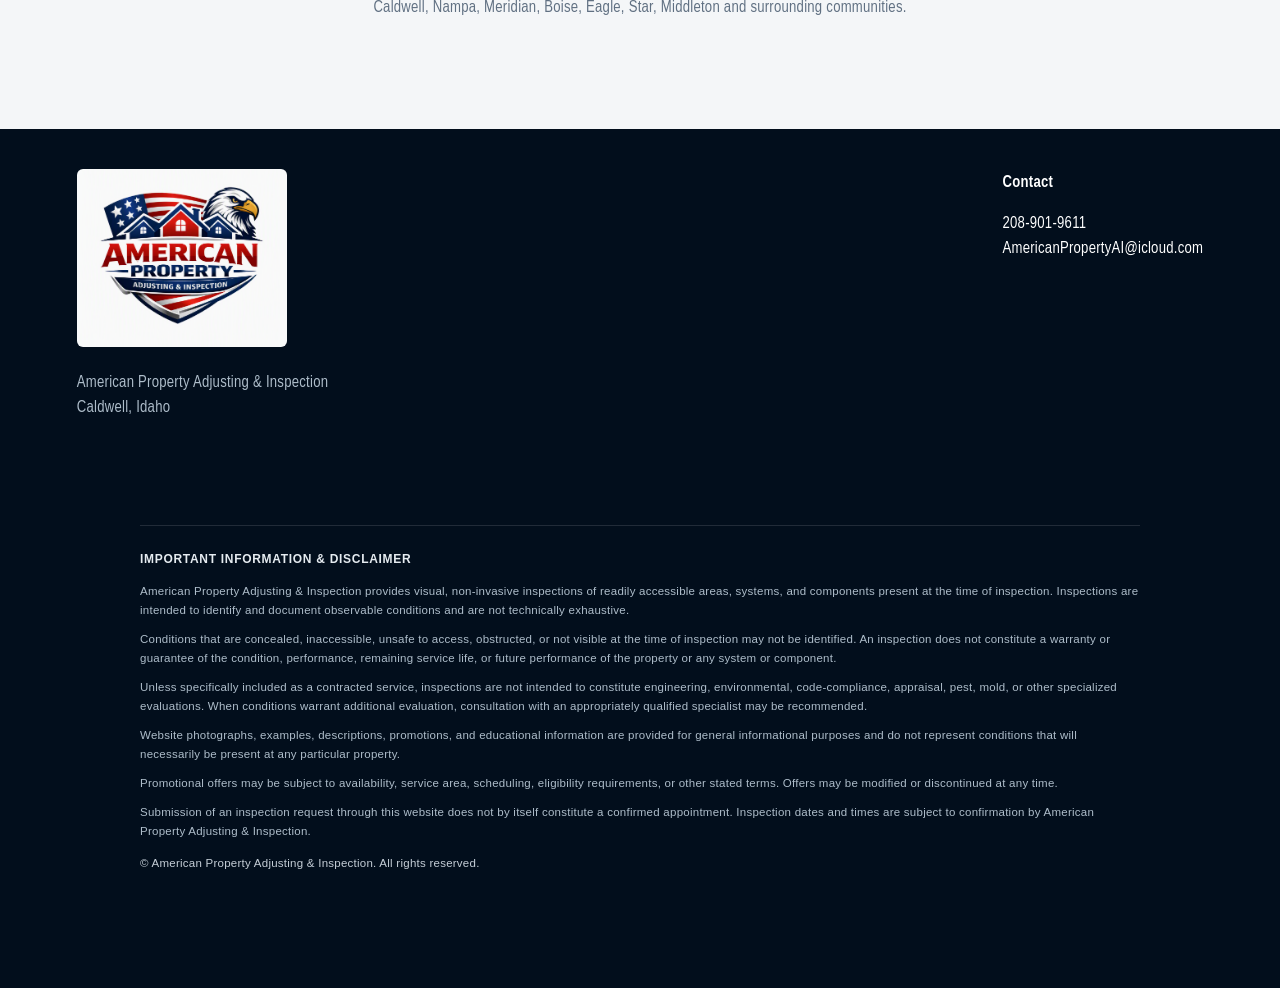
==== commit bdc376a0: "Upgrade American Property Difference section" ====
--- a/index.html
+++ b/index.html
@@ -63,7 +63,7 @@
 <article class="card service-card" data-inspection="Maintenance Inspection" data-url="schedule.html?type=Maintenance%20Inspection" tabindex="0"><h3>Maintenance Inspection</h3><p>A periodic inspection to help homeowners identify visible maintenance concerns and prioritize upkeep.</p><button class="btn service-btn" type="button">Schedule This Inspection</button></article>
 
 
-</div></div></section><section class="section process" id="about"><div class="wrap"><div class="head"><span class="ey">THE AMERICAN PROPERTY DIFFERENCE</span><h2>Inspect. Document. Understand.</h2></div><div class="steps"><div class="step"><div class="num">01</div><h3>Inspect</h3><p>Visible and accessible property components are systematically evaluated.</p></div><div class="step"><div class="num">02</div><h3>Document</h3><p>Observed conditions are organized into clear, practical findings.</p></div><div class="step"><div class="num">03</div><h3>Understand</h3><p>Get useful information to help make a better-informed property decision.</p></div></div></div></section><section class="credentials" id="credentials"><div class="wrap"><div class="head"><span class="ey" style="color:#e12632">TRAINING &amp; CREDENTIALS</span><h2>Professional Inspection Training</h2><p>Professional training through Inspection Certification Associates.</p></div><div style="max-width:760px;margin:34px auto 0"><div class="credential-card" style="text-align:center;padding:32px"><img alt="ICA Inspection Certification Associates by Edcetera" src="[data-uri]" style="display:block;width:100%;max-width:700px;height:auto;margin:0 auto"/></div></div></div></section><section class="section light"><div class="wrap head"><span class="ey" style="color:#e12632">LOCAL SERVICE</span><h2>Serving Idaho's Treasure Valley</h2><p>Caldwell, Nampa, Meridian, Boise, Eagle, Star, Middleton and surrounding communities.</p></div></section><footer><div class="foot"><div><img alt="American Property Adjusting &amp; Inspection" class="flogo" src="logo.png"/><p>American Property Adjusting &amp; Inspection<br/>Caldwell, Idaho</p></div><div><strong style="color:white">Contact</strong><p><a href="tel:2089019611" style="color:white">208-901-9611</a><br/><a href="mailto:AmericanPropertyAI@icloud.com" style="color:white">AmericanPropertyAI@icloud.com</a></p></div></div></footer><section aria-label="Important information and disclaimer" class="site-disclaimer">
+</div></div></section><section class="section process" id="about"><div class="wrap"><div class="head"><span class="ey">THE AMERICAN PROPERTY DIFFERENCE</span><h2>BEFORE YOU BUY THE PROPERTY, UNDERSTAND THE PROPERTY.</h2><p style="color:#d9e5ef;font-size:19px;max-width:820px;margin:0 auto">A checklist can tell you what is there. Experience helps you recognize what matters.</p></div><div class="steps"><div class="step"><div class="num">01</div><h3>FIND THE STORY THE PROPERTY IS TELLING</h3><p>Water patterns. Drainage. Materials. Installation. Movement. Wear. Repairs. Individual conditions often matter most when you understand how they connect.</p></div><div class="step"><div class="num">02</div><h3>GET THE FACTS WITHOUT THE FLUFF</h3><p>We document what we observe with photographs and practical explanations designed to help you understand the property, not overwhelm you with technical jargon.</p></div><div class="step"><div class="num">03</div><h3>KNOW WHAT YOU’RE WALKING INTO</h3><p>The goal isn’t to make a property look good or bad. It’s to give you useful information so your next decision is an informed one.</p></div></div></div></section><section class="credentials" id="credentials"><div class="wrap"><div class="head"><span class="ey" style="color:#e12632">TRAINING &amp; CREDENTIALS</span><h2>Professional Inspection Training</h2><p>Professional training through Inspection Certification Associates.</p></div><div style="max-width:760px;margin:34px auto 0"><div class="credential-card" style="text-align:center;padding:32px"><img alt="ICA Inspection Certification Associates by Edcetera" src="[data-uri]" style="display:block;width:100%;max-width:700px;height:auto;margin:0 auto"/></div></div></div></section><section class="section light"><div class="wrap head"><span class="ey" style="color:#e12632">LOCAL SERVICE</span><h2>Serving Idaho's Treasure Valley</h2><p>Caldwell, Nampa, Meridian, Boise, Eagle, Star, Middleton and surrounding communities.</p></div></section><footer><div class="foot"><div><img alt="American Property Adjusting &amp; Inspection" class="flogo" src="logo.png"/><p>American Property Adjusting &amp; Inspection<br/>Caldwell, Idaho</p></div><div><strong style="color:white">Contact</strong><p><a href="tel:2089019611" style="color:white">208-901-9611</a><br/><a href="mailto:AmericanPropertyAI@icloud.com" style="color:white">AmericanPropertyAI@icloud.com</a></p></div></div></footer><section aria-label="Important information and disclaimer" class="site-disclaimer">
 <div class="site-disclaimer-inner">
 <h3>IMPORTANT INFORMATION &amp; DISCLAIMER</h3>
 <p>American Property Adjusting &amp; Inspection provides visual, non-invasive inspections of readily accessible areas, systems, and components present at the time of inspection. Inspections are intended to identify and document observable conditions and are not technically exhaustive.</p>
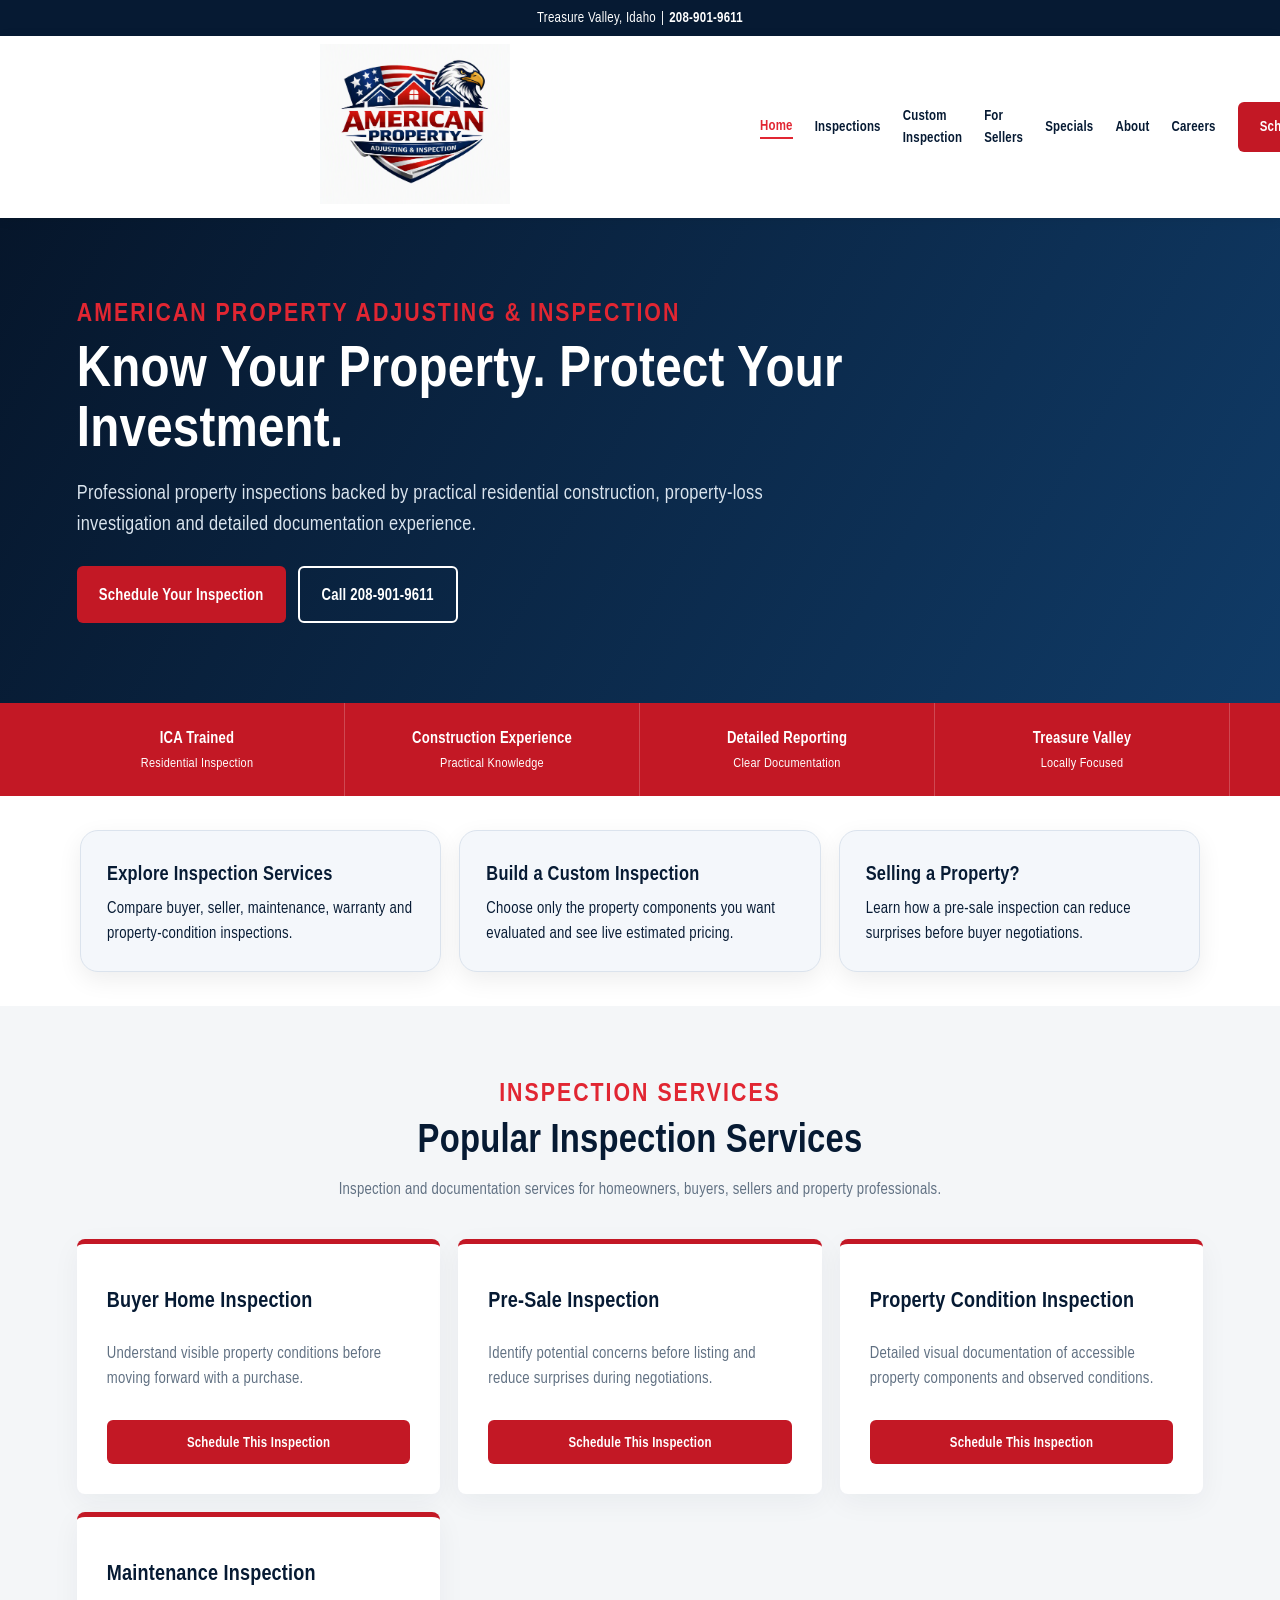
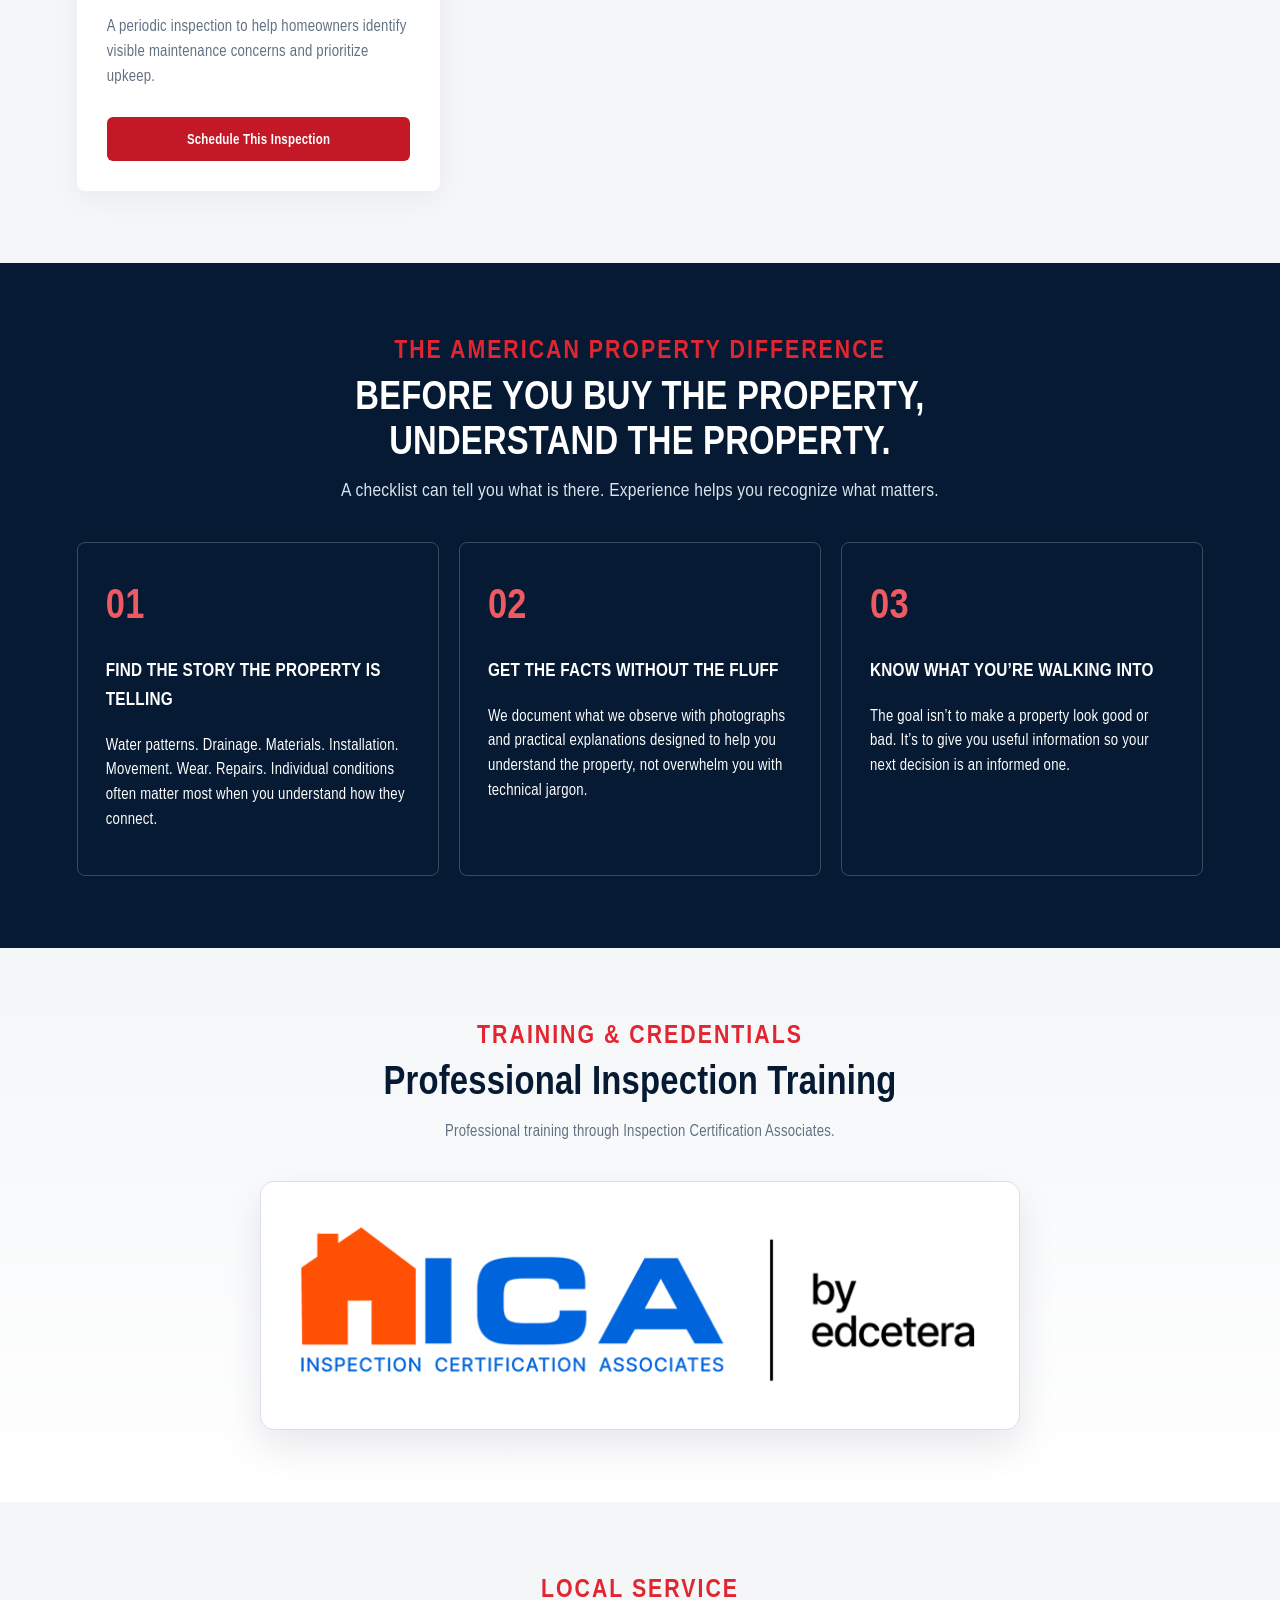
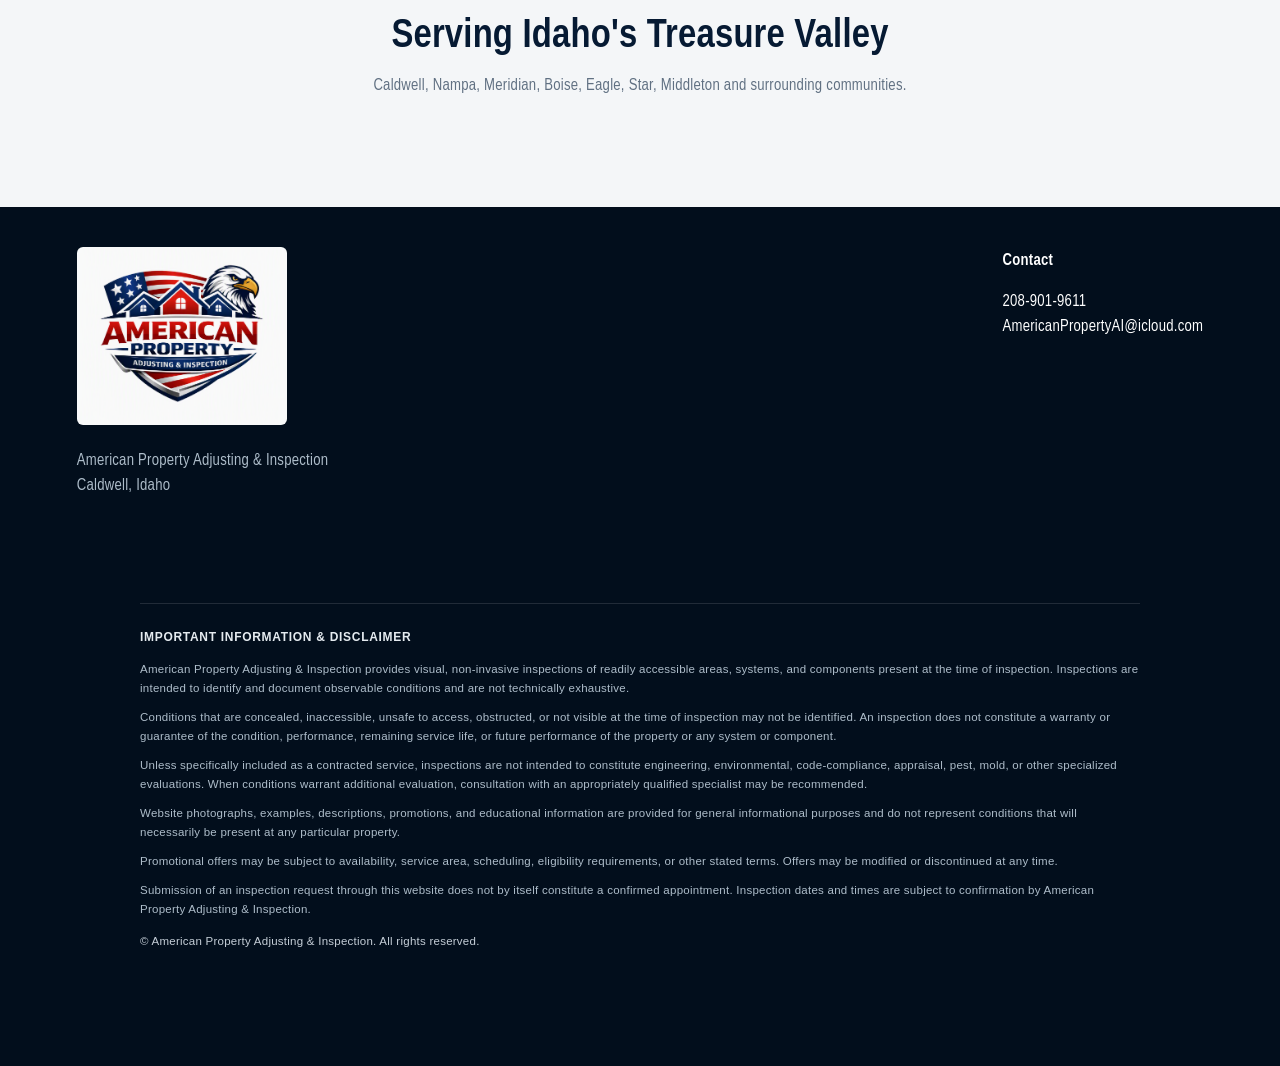
==== commit 059b0f36: "Increase header logo to 690px" ====
--- a/index.html
+++ b/index.html
@@ -15,9 +15,9 @@
 <meta content="$149 Site Inspections | American Property Adjusting &amp; Inspection" name="twitter:title"/>
 <meta content="Need a professional set of eyes on a property? Schedule your $149 Site Inspection today." name="twitter:description"/>
 <meta content="https://mcjunkinbrad-cpu.github.io/149-site-inspections/American_Property_Link_Preview.png" name="twitter:image"/><meta content="Professional buyer, pre-sale and property condition inspection services in Caldwell and Idaho's Treasure Valley." name="description"/><style>
-:root{--n:#061a33;--n2:#0d3158;--r:#c31825;--w:#fff;--l:#f4f6f8;--t:#172536;--m:#607082}*{box-sizing:border-box}html{scroll-behavior:auto}body{margin:0;font-family:"Arial Narrow","Liberation Sans Narrow","Nimbus Sans Narrow",Impact,Haettenschweiler,sans-serif;color:var(--t);line-height:1.55;letter-spacing:.25px;font-stretch:condensed}a{text-decoration:none}h1,h2,h3,.ey,.btn,.links a,.trust strong,.num,.service-btn,.mobilebar a,.issue-alert strong,.cert-brand,.cert-program,.credential-note h3,label{font-family:"Arial Narrow","Liberation Sans Narrow","Nimbus Sans Narrow",Impact,Haettenschweiler,sans-serif;font-stretch:condensed;font-weight:900;letter-spacing:.2px}.top{background:var(--n);color:#fff;padding:7px 6px;overflow:hidden}.topbar-inner{display:flex;align-items:center;justify-content:center;flex-wrap:nowrap;gap:5px;width:100%;white-space:nowrap;font-size:14px}.topbar-location,.topbar-phone{white-space:nowrap}.top a{color:#fff;font-weight:800}header{background:#fff;position:sticky;top:0;z-index:10;box-shadow:0 2px 12px #0001}.nav{max-width:1180px;margin:auto;padding:8px 20px;display:flex;align-items:center;justify-content:space-between}.logo{width:230px;max-height:82px;object-fit:contain}.links{display:flex;gap:22px;align-items:center}.links a{color:var(--n);font-weight:800;font-size:14px}.btn{display:inline-flex;align-items:center;justify-content:center;background:var(--r);color:#fff!important;padding:14px 22px;border-radius:6px;font-weight:900;min-height:50px}.hero{background:linear-gradient(120deg,#06162b,#103b67);color:#fff;padding:80px 6%}.wrap{max-width:1180px;margin:auto}.hero h1{font-size:58px;line-height:1.03;margin:8px 0 20px;max-width:780px}.hero p{font-size:20px;color:#dae4ee;max-width:700px}.ey{color:#e12632;font-weight:900;letter-spacing:2px;font-size:26px;line-height:1.12}.actions{display:flex;gap:12px;flex-wrap:wrap;margin-top:28px}.outline{background:transparent;border:2px solid #fff}.trust{background:var(--r);color:#fff}.trustin{max-width:1180px;margin:auto;display:grid;grid-template-columns:repeat(4,1fr)}.trustin div{text-align:center;padding:22px 10px;border-right:1px solid #ffffff35}.trust strong{display:block}.section{padding:72px 6%}.light{background:var(--l)}.head{text-align:center;max-width:760px;margin:0 auto 38px}.head h2,.copy h2{color:var(--n);font-size:40px;line-height:1.12;margin:8px 0 12px}.head p,.copy p,.card p{color:var(--m)}.cards{display:grid;grid-template-columns:repeat(3,1fr);gap:18px}.card{background:#fff;border-top:5px solid var(--r);padding:30px;border-radius:8px;box-shadow:0 8px 28px #0c22370d}.card h3{color:var(--n);font-size:22px;margin:8px 0}.service-card{cursor:pointer;display:flex;flex-direction:column;transition:transform .2s,box-shadow .2s,border-color .2s}.service-card:hover,.service-card:focus-within{transform:translateY(-4px);box-shadow:0 14px 34px #061a3324;border-top-color:#9f111b}.service-card p{flex:1}.service-card .service-btn{margin-top:14px;width:100%;padding:11px 12px;min-height:44px;font-size:14px;border:0;cursor:pointer}.service-card:focus{outline:3px solid #f2a5ab;outline-offset:3px}@media(max-width:1100px){.cards{grid-template-columns:repeat(3,1fr)}}.feature{display:grid;grid-template-columns:1fr 1.15fr;gap:58px;align-items:center}.photo{min-height:430px;border-radius:10px;background:linear-gradient(145deg,#071a33,#1b5b8c);display:flex;align-items:center;justify-content:center;padding:30px}.photo img{width:90%;max-width:420px;background:white;border-radius:10px}.checks{list-style:none;padding:0}.checks li{margin:12px 0;font-weight:800}.checks li:before{content:'✓';color:var(--r);margin-right:10px}.process{background:var(--n);color:#fff}.process .head h2{color:#fff}.steps{display:grid;grid-template-columns:repeat(3,1fr);gap:20px}.step{border:1px solid #ffffff35;border-radius:8px;padding:28px}.num{font-size:42px;font-weight:900;color:#ef5961}.contact{background:linear-gradient(120deg,#a7111d,#d82a35);color:#fff}.contactgrid{display:grid;grid-template-columns:.8fr 1.2fr;gap:40px;align-items:start}.contact h2{font-size:40px;line-height:1.1}.contact-intro{font-size:20px;line-height:1.55}.contact-phone{white-space:nowrap;font-weight:900}.form{background:#fff;color:var(--t);border-radius:10px;padding:28px}.fields{display:grid;grid-template-columns:1fr 1fr;gap:14px}.field{display:flex;flex-direction:column;gap:5px}.full{grid-column:1/-1}label{font-weight:800;font-size:13px}input,select,textarea{font-family:Arial,Helvetica,sans-serif;border:1px solid #ccd3da;border-radius:6px;padding:13px;width:100%}textarea{min-height:100px}footer{background:#020e1c;color:#aebdca;padding:40px 6% 90px}.foot{max-width:1180px;margin:auto;display:flex;justify-content:space-between;gap:30px}.flogo{width:210px;background:#fff;border-radius:6px}.mobilebar{display:none}.menu{display:none}
-@media(max-width:800px){body{padding-bottom:68px}.logo{width:180px}.links{display:none}.menu{display:block;background:var(--n);color:#fff;border:0;border-radius:6px;font-size:23px;width:48px;height:48px}.hero{padding:55px 20px;text-align:center}.hero h1{font-size:39px}.hero p{font-size:17px}.actions{flex-direction:column}.actions .btn{width:100%}.trustin{grid-template-columns:1fr 1fr}.section{padding:52px 20px}.head h2,.copy h2,.contact h2{font-size:31px}.contact-intro{font-size:17px}.cards,.feature,.steps,.contactgrid{grid-template-columns:1fr}.photo{min-height:300px}.fields{grid-template-columns:1fr}.full{grid-column:auto}.foot{flex-direction:column}.mobilebar{display:grid;grid-template-columns:1fr 1fr;position:fixed;bottom:0;left:0;right:0;height:68px;z-index:20;box-shadow:0 -3px 15px #0003}.mobilebar a{display:flex;align-items:center;justify-content:center;color:#fff;font-weight:900}.call{background:var(--n)}.book{background:var(--r)}}
-@media(max-width:500px){.topbar-inner{font-size:clamp(9px,2.9vw,13px);letter-spacing:-.2px}} @media(max-width:390px){.top{padding:7px 2px}.logo{width:158px}.hero h1{font-size:34px}.trustin{grid-template-columns:1fr}}
+:root{--n:#061a33;--n2:#0d3158;--r:#c31825;--w:#fff;--l:#f4f6f8;--t:#172536;--m:#607082}*{box-sizing:border-box}html{scroll-behavior:auto}body{margin:0;font-family:"Arial Narrow","Liberation Sans Narrow","Nimbus Sans Narrow",Impact,Haettenschweiler,sans-serif;color:var(--t);line-height:1.55;letter-spacing:.25px;font-stretch:condensed}a{text-decoration:none}h1,h2,h3,.ey,.btn,.links a,.trust strong,.num,.service-btn,.mobilebar a,.issue-alert strong,.cert-brand,.cert-program,.credential-note h3,label{font-family:"Arial Narrow","Liberation Sans Narrow","Nimbus Sans Narrow",Impact,Haettenschweiler,sans-serif;font-stretch:condensed;font-weight:900;letter-spacing:.2px}.top{background:var(--n);color:#fff;padding:7px 6px;overflow:hidden}.topbar-inner{display:flex;align-items:center;justify-content:center;flex-wrap:nowrap;gap:5px;width:100%;white-space:nowrap;font-size:14px}.topbar-location,.topbar-phone{white-space:nowrap}.top a{color:#fff;font-weight:800}header{background:#fff;position:sticky;top:0;z-index:10;box-shadow:0 2px 12px #0001}.nav{max-width:1180px;margin:auto;padding:8px 20px;display:flex;align-items:center;justify-content:space-between}.logo{width:690px;max-width:55vw;max-height:160px;object-fit:contain}.links{display:flex;gap:22px;align-items:center}.links a{color:var(--n);font-weight:800;font-size:14px}.btn{display:inline-flex;align-items:center;justify-content:center;background:var(--r);color:#fff!important;padding:14px 22px;border-radius:6px;font-weight:900;min-height:50px}.hero{background:linear-gradient(120deg,#06162b,#103b67);color:#fff;padding:80px 6%}.wrap{max-width:1180px;margin:auto}.hero h1{font-size:58px;line-height:1.03;margin:8px 0 20px;max-width:780px}.hero p{font-size:20px;color:#dae4ee;max-width:700px}.ey{color:#e12632;font-weight:900;letter-spacing:2px;font-size:26px;line-height:1.12}.actions{display:flex;gap:12px;flex-wrap:wrap;margin-top:28px}.outline{background:transparent;border:2px solid #fff}.trust{background:var(--r);color:#fff}.trustin{max-width:1180px;margin:auto;display:grid;grid-template-columns:repeat(4,1fr)}.trustin div{text-align:center;padding:22px 10px;border-right:1px solid #ffffff35}.trust strong{display:block}.section{padding:72px 6%}.light{background:var(--l)}.head{text-align:center;max-width:760px;margin:0 auto 38px}.head h2,.copy h2{color:var(--n);font-size:40px;line-height:1.12;margin:8px 0 12px}.head p,.copy p,.card p{color:var(--m)}.cards{display:grid;grid-template-columns:repeat(3,1fr);gap:18px}.card{background:#fff;border-top:5px solid var(--r);padding:30px;border-radius:8px;box-shadow:0 8px 28px #0c22370d}.card h3{color:var(--n);font-size:22px;margin:8px 0}.service-card{cursor:pointer;display:flex;flex-direction:column;transition:transform .2s,box-shadow .2s,border-color .2s}.service-card:hover,.service-card:focus-within{transform:translateY(-4px);box-shadow:0 14px 34px #061a3324;border-top-color:#9f111b}.service-card p{flex:1}.service-card .service-btn{margin-top:14px;width:100%;padding:11px 12px;min-height:44px;font-size:14px;border:0;cursor:pointer}.service-card:focus{outline:3px solid #f2a5ab;outline-offset:3px}@media(max-width:1100px){.cards{grid-template-columns:repeat(3,1fr)}}.feature{display:grid;grid-template-columns:1fr 1.15fr;gap:58px;align-items:center}.photo{min-height:430px;border-radius:10px;background:linear-gradient(145deg,#071a33,#1b5b8c);display:flex;align-items:center;justify-content:center;padding:30px}.photo img{width:90%;max-width:420px;background:white;border-radius:10px}.checks{list-style:none;padding:0}.checks li{margin:12px 0;font-weight:800}.checks li:before{content:'✓';color:var(--r);margin-right:10px}.process{background:var(--n);color:#fff}.process .head h2{color:#fff}.steps{display:grid;grid-template-columns:repeat(3,1fr);gap:20px}.step{border:1px solid #ffffff35;border-radius:8px;padding:28px}.num{font-size:42px;font-weight:900;color:#ef5961}.contact{background:linear-gradient(120deg,#a7111d,#d82a35);color:#fff}.contactgrid{display:grid;grid-template-columns:.8fr 1.2fr;gap:40px;align-items:start}.contact h2{font-size:40px;line-height:1.1}.contact-intro{font-size:20px;line-height:1.55}.contact-phone{white-space:nowrap;font-weight:900}.form{background:#fff;color:var(--t);border-radius:10px;padding:28px}.fields{display:grid;grid-template-columns:1fr 1fr;gap:14px}.field{display:flex;flex-direction:column;gap:5px}.full{grid-column:1/-1}label{font-weight:800;font-size:13px}input,select,textarea{font-family:Arial,Helvetica,sans-serif;border:1px solid #ccd3da;border-radius:6px;padding:13px;width:100%}textarea{min-height:100px}footer{background:#020e1c;color:#aebdca;padding:40px 6% 90px}.foot{max-width:1180px;margin:auto;display:flex;justify-content:space-between;gap:30px}.flogo{width:210px;background:#fff;border-radius:6px}.mobilebar{display:none}.menu{display:none}
+@media(max-width:800px){body{padding-bottom:68px}.logo{width:180px;max-width:48vw}.links{display:none}.menu{display:block;background:var(--n);color:#fff;border:0;border-radius:6px;font-size:23px;width:48px;height:48px}.hero{padding:55px 20px;text-align:center}.hero h1{font-size:39px}.hero p{font-size:17px}.actions{flex-direction:column}.actions .btn{width:100%}.trustin{grid-template-columns:1fr 1fr}.section{padding:52px 20px}.head h2,.copy h2,.contact h2{font-size:31px}.contact-intro{font-size:17px}.cards,.feature,.steps,.contactgrid{grid-template-columns:1fr}.photo{min-height:300px}.fields{grid-template-columns:1fr}.full{grid-column:auto}.foot{flex-direction:column}.mobilebar{display:grid;grid-template-columns:1fr 1fr;position:fixed;bottom:0;left:0;right:0;height:68px;z-index:20;box-shadow:0 -3px 15px #0003}.mobilebar a{display:flex;align-items:center;justify-content:center;color:#fff;font-weight:900}.call{background:var(--n)}.book{background:var(--r)}}
+@media(max-width:500px){.topbar-inner{font-size:clamp(9px,2.9vw,13px);letter-spacing:-.2px}} @media(max-width:390px){.top{padding:7px 2px}.logo{width:158px;max-width:46vw}.hero h1{font-size:34px}.trustin{grid-template-columns:1fr}}
 
 /* Common Issues carousel */
 .issue-section{padding:72px 6%;background:#fff}.issue-head{text-align:center;max-width:850px;margin:0 auto 34px}.issue-head h2{color:var(--n);font-size:44px;line-height:1.08;margin:8px 0 12px}.issue-head p{color:var(--m);font-size:18px}.issue-shell{max-width:1180px;margin:auto;position:relative}.issue-viewport{overflow:hidden}.issue-track{display:flex;gap:18px;transition:transform .45s ease}.issue-card{flex:0 0 calc((100% - 36px)/3);background:var(--n);color:#fff;border-radius:10px;overflow:hidden;box-shadow:0 10px 26px #061a3320;height:auto}.issue-card img{display:block;width:100%;height:420px;object-fit:contain;background:#031426;padding:0}.issue-copy{padding:24px 26px 28px;min-height:150px;overflow:visible}.issue-copy h3{margin:0 0 7px;font-size:21px}.issue-copy p{margin:0;color:#dce6ef}.carousel-btn{position:absolute;top:40%;transform:translateY(-50%);z-index:2;width:48px;height:48px;border-radius:50%;border:2px solid #fff;background:var(--n);color:#fff;font-size:29px;cursor:pointer;box-shadow:0 4px 14px #0003}.carousel-prev{left:-24px}.carousel-next{right:-24px}.issue-dots{display:flex;justify-content:center;gap:9px;margin:22px 0}.issue-dot{width:10px;height:10px;border:0;border-radius:50%;background:#aeb9c5;padding:0;cursor:pointer}.issue-dot.active{background:var(--r)}.issue-alert{max-width:1180px;margin:0 auto;background:#fff1f2;border:1px solid #e7a6ac;border-radius:10px;padding:22px 25px;display:flex;align-items:center;justify-content:space-between;gap:22px}.issue-alert strong{display:block;color:var(--n);font-size:24px}.issue-alert span{color:var(--m)}
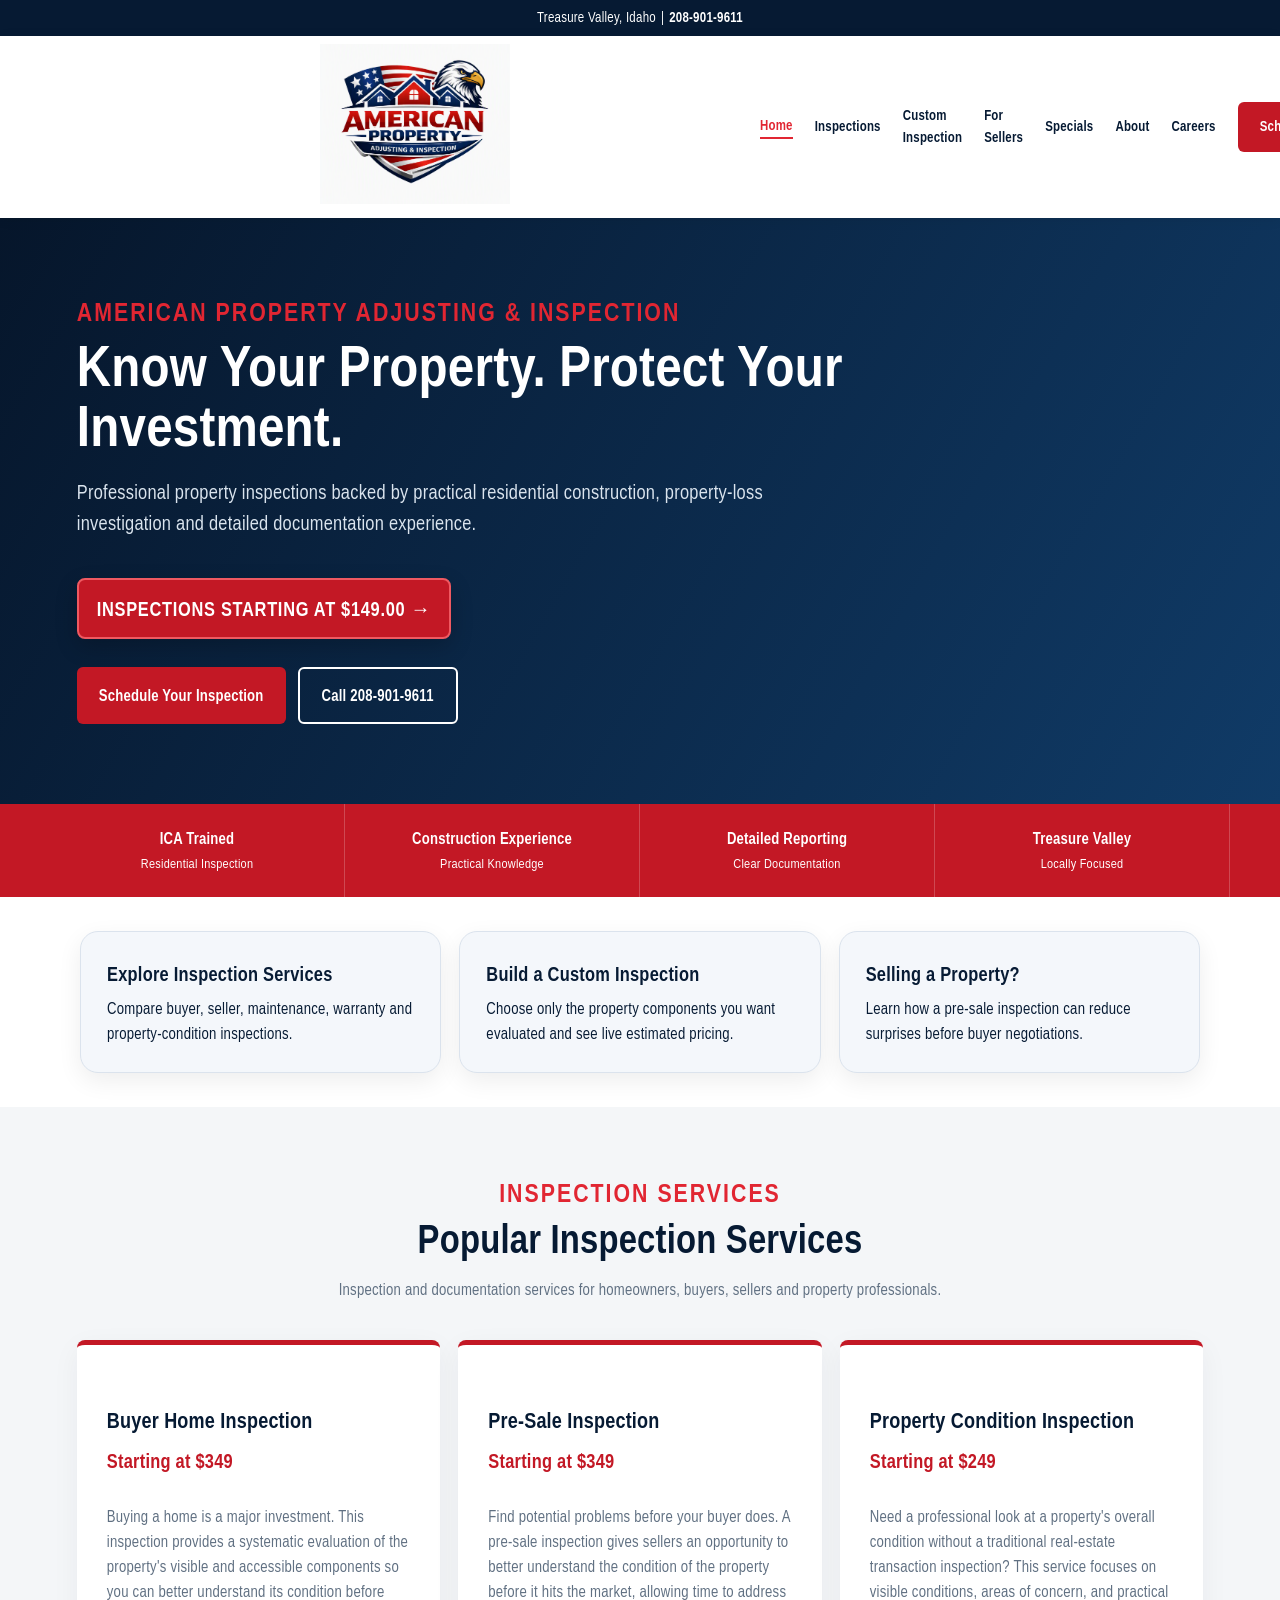
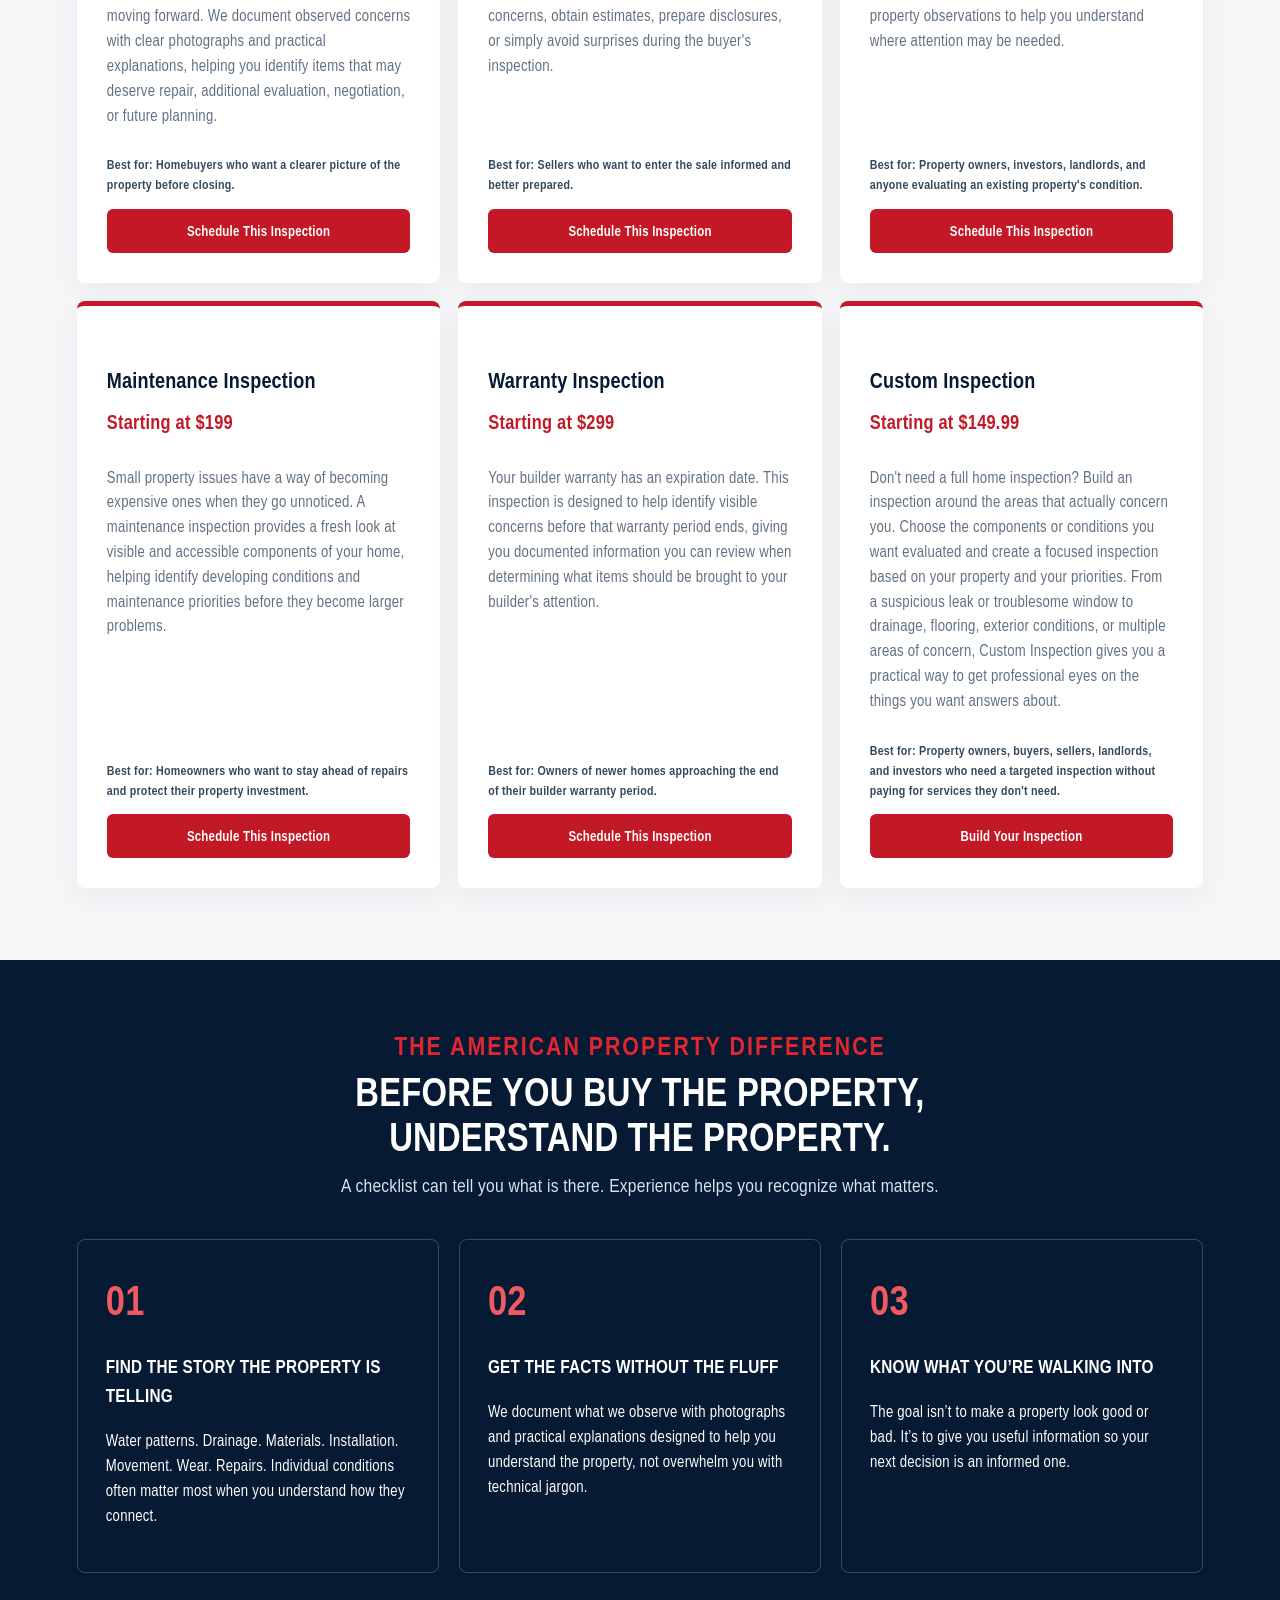
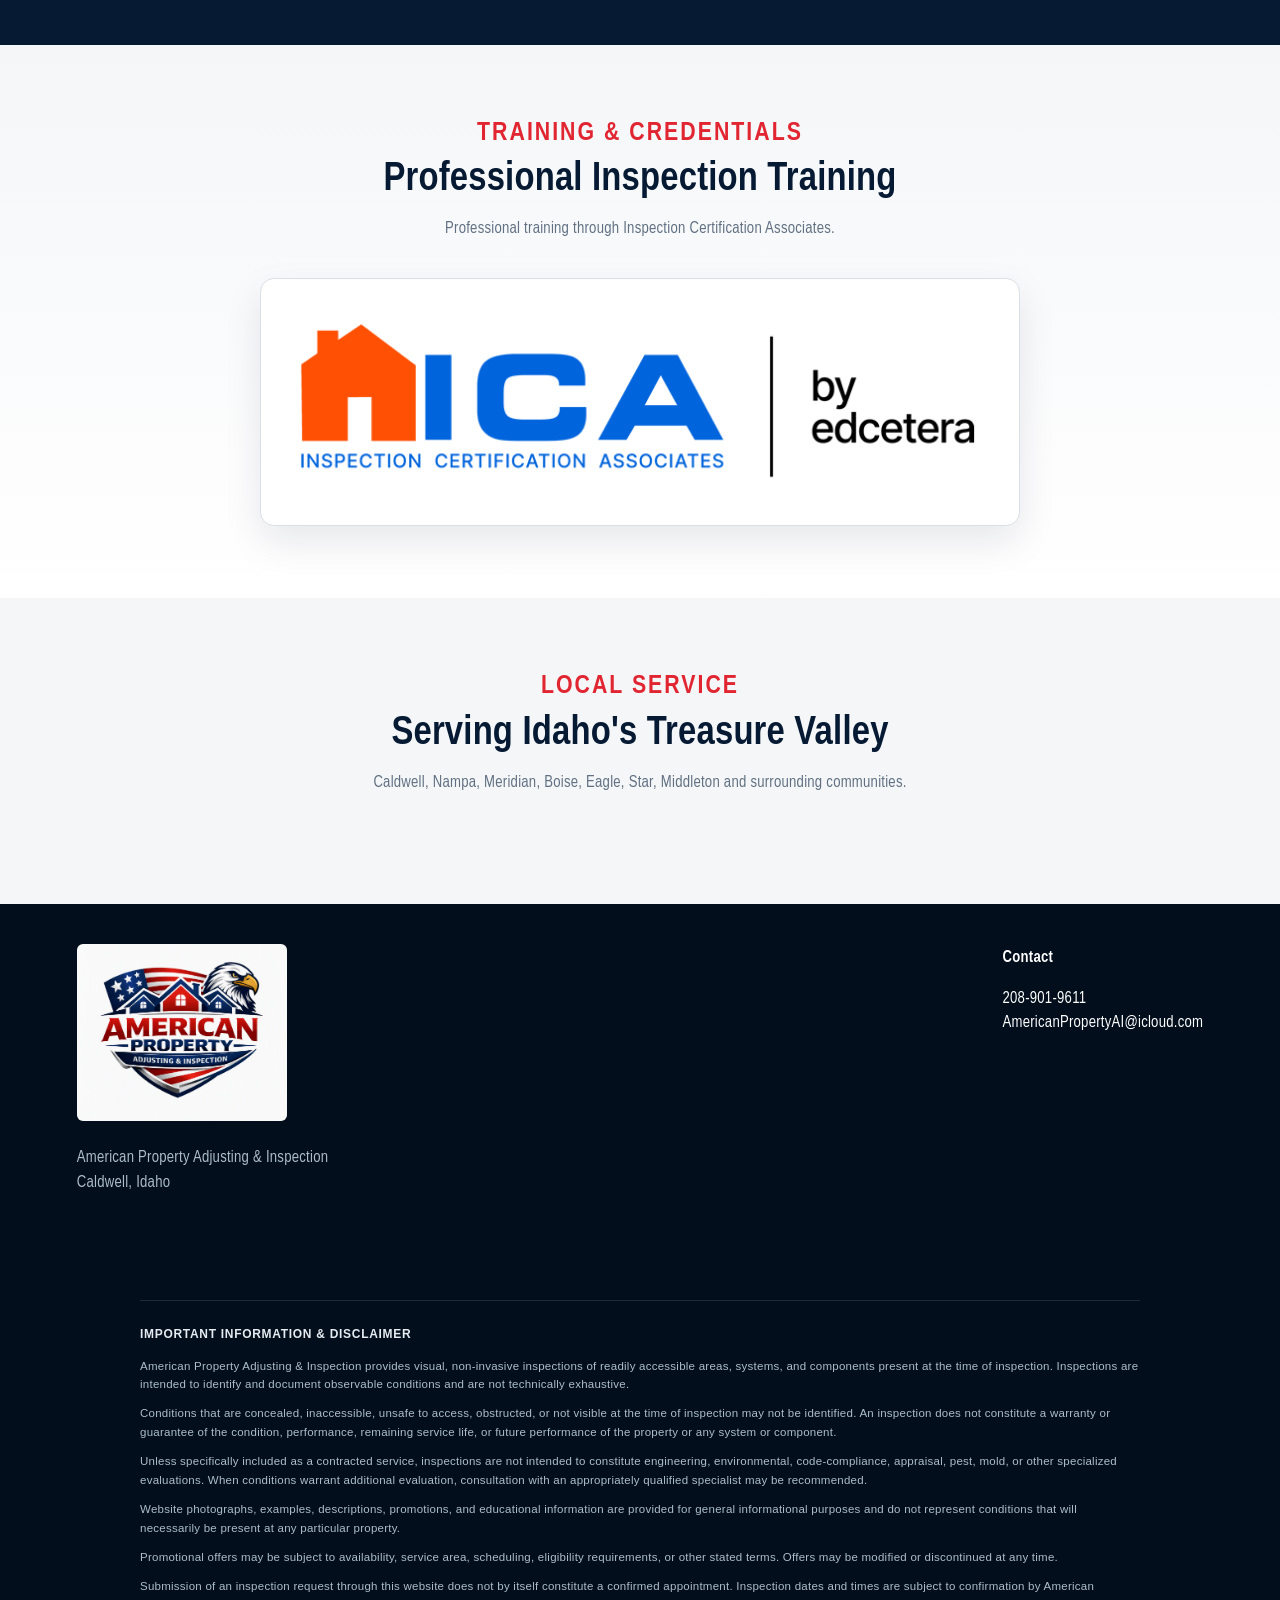
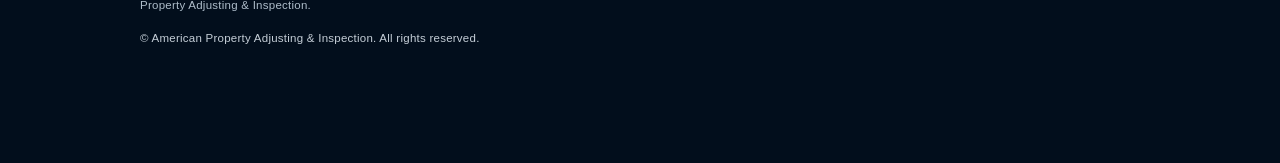
==== commit 797c6587: "Standardize Custom Inspection starting price at $149.99" ====
--- a/index.html
+++ b/index.html
@@ -2,8 +2,8 @@
 
 <html lang="en"><head><meta charset="utf-8"/><meta content="width=device-width,initial-scale=1,viewport-fit=cover" name="viewport"/><title>Home | American Property Adjusting &amp; Inspection</title>
 <meta content="website" property="og:type"/>
-<meta content="$149 Site Inspections | American Property Adjusting &amp; Inspection" property="og:title"/>
-<meta content="Need a professional set of eyes on a property? Schedule your $149 Site Inspection today." property="og:description"/>
+<meta content="$149.99 Site Inspections | American Property Adjusting &amp; Inspection" property="og:title"/>
+<meta content="Need a professional set of eyes on a property? Schedule your $149.99 Site Inspection today." property="og:description"/>
 <meta content="https://mcjunkinbrad-cpu.github.io/149-site-inspections/" property="og:url"/>
 <meta content="https://mcjunkinbrad-cpu.github.io/149-site-inspections/American_Property_Link_Preview.png" property="og:image"/>
 <meta content="https://mcjunkinbrad-cpu.github.io/149-site-inspections/American_Property_Link_Preview.png" property="og:image:secure_url"/>
@@ -12,8 +12,8 @@
 <meta content="630" property="og:image:height"/>
 <meta content="American Property Adjusting &amp; Inspection" property="og:image:alt"/>
 <meta content="summary_large_image" name="twitter:card"/>
-<meta content="$149 Site Inspections | American Property Adjusting &amp; Inspection" name="twitter:title"/>
-<meta content="Need a professional set of eyes on a property? Schedule your $149 Site Inspection today." name="twitter:description"/>
+<meta content="$149.99 Site Inspections | American Property Adjusting &amp; Inspection" name="twitter:title"/>
+<meta content="Need a professional set of eyes on a property? Schedule your $149.99 Site Inspection today." name="twitter:description"/>
 <meta content="https://mcjunkinbrad-cpu.github.io/149-site-inspections/American_Property_Link_Preview.png" name="twitter:image"/><meta content="Professional buyer, pre-sale and property condition inspection services in Caldwell and Idaho's Treasure Valley." name="description"/><style>
 :root{--n:#061a33;--n2:#0d3158;--r:#c31825;--w:#fff;--l:#f4f6f8;--t:#172536;--m:#607082}*{box-sizing:border-box}html{scroll-behavior:auto}body{margin:0;font-family:"Arial Narrow","Liberation Sans Narrow","Nimbus Sans Narrow",Impact,Haettenschweiler,sans-serif;color:var(--t);line-height:1.55;letter-spacing:.25px;font-stretch:condensed}a{text-decoration:none}h1,h2,h3,.ey,.btn,.links a,.trust strong,.num,.service-btn,.mobilebar a,.issue-alert strong,.cert-brand,.cert-program,.credential-note h3,label{font-family:"Arial Narrow","Liberation Sans Narrow","Nimbus Sans Narrow",Impact,Haettenschweiler,sans-serif;font-stretch:condensed;font-weight:900;letter-spacing:.2px}.top{background:var(--n);color:#fff;padding:7px 6px;overflow:hidden}.topbar-inner{display:flex;align-items:center;justify-content:center;flex-wrap:nowrap;gap:5px;width:100%;white-space:nowrap;font-size:14px}.topbar-location,.topbar-phone{white-space:nowrap}.top a{color:#fff;font-weight:800}header{background:#fff;position:sticky;top:0;z-index:10;box-shadow:0 2px 12px #0001}.nav{max-width:1180px;margin:auto;padding:8px 20px;display:flex;align-items:center;justify-content:space-between}.logo{width:690px;max-width:55vw;max-height:160px;object-fit:contain}.links{display:flex;gap:22px;align-items:center}.links a{color:var(--n);font-weight:800;font-size:14px}.btn{display:inline-flex;align-items:center;justify-content:center;background:var(--r);color:#fff!important;padding:14px 22px;border-radius:6px;font-weight:900;min-height:50px}.hero{background:linear-gradient(120deg,#06162b,#103b67);color:#fff;padding:80px 6%}.wrap{max-width:1180px;margin:auto}.hero h1{font-size:58px;line-height:1.03;margin:8px 0 20px;max-width:780px}.hero p{font-size:20px;color:#dae4ee;max-width:700px}.ey{color:#e12632;font-weight:900;letter-spacing:2px;font-size:26px;line-height:1.12}.actions{display:flex;gap:12px;flex-wrap:wrap;margin-top:28px}.outline{background:transparent;border:2px solid #fff}.trust{background:var(--r);color:#fff}.trustin{max-width:1180px;margin:auto;display:grid;grid-template-columns:repeat(4,1fr)}.trustin div{text-align:center;padding:22px 10px;border-right:1px solid #ffffff35}.trust strong{display:block}.section{padding:72px 6%}.light{background:var(--l)}.head{text-align:center;max-width:760px;margin:0 auto 38px}.head h2,.copy h2{color:var(--n);font-size:40px;line-height:1.12;margin:8px 0 12px}.head p,.copy p,.card p{color:var(--m)}.cards{display:grid;grid-template-columns:repeat(3,1fr);gap:18px}.card{background:#fff;border-top:5px solid var(--r);padding:30px;border-radius:8px;box-shadow:0 8px 28px #0c22370d}.card h3{color:var(--n);font-size:22px;margin:8px 0}.service-card{cursor:pointer;display:flex;flex-direction:column;transition:transform .2s,box-shadow .2s,border-color .2s}.service-card:hover,.service-card:focus-within{transform:translateY(-4px);box-shadow:0 14px 34px #061a3324;border-top-color:#9f111b}.service-card p{flex:1}.service-card .service-btn{margin-top:14px;width:100%;padding:11px 12px;min-height:44px;font-size:14px;border:0;cursor:pointer}.service-card:focus{outline:3px solid #f2a5ab;outline-offset:3px}@media(max-width:1100px){.cards{grid-template-columns:repeat(3,1fr)}}.feature{display:grid;grid-template-columns:1fr 1.15fr;gap:58px;align-items:center}.photo{min-height:430px;border-radius:10px;background:linear-gradient(145deg,#071a33,#1b5b8c);display:flex;align-items:center;justify-content:center;padding:30px}.photo img{width:90%;max-width:420px;background:white;border-radius:10px}.checks{list-style:none;padding:0}.checks li{margin:12px 0;font-weight:800}.checks li:before{content:'✓';color:var(--r);margin-right:10px}.process{background:var(--n);color:#fff}.process .head h2{color:#fff}.steps{display:grid;grid-template-columns:repeat(3,1fr);gap:20px}.step{border:1px solid #ffffff35;border-radius:8px;padding:28px}.num{font-size:42px;font-weight:900;color:#ef5961}.contact{background:linear-gradient(120deg,#a7111d,#d82a35);color:#fff}.contactgrid{display:grid;grid-template-columns:.8fr 1.2fr;gap:40px;align-items:start}.contact h2{font-size:40px;line-height:1.1}.contact-intro{font-size:20px;line-height:1.55}.contact-phone{white-space:nowrap;font-weight:900}.form{background:#fff;color:var(--t);border-radius:10px;padding:28px}.fields{display:grid;grid-template-columns:1fr 1fr;gap:14px}.field{display:flex;flex-direction:column;gap:5px}.full{grid-column:1/-1}label{font-weight:800;font-size:13px}input,select,textarea{font-family:Arial,Helvetica,sans-serif;border:1px solid #ccd3da;border-radius:6px;padding:13px;width:100%}textarea{min-height:100px}footer{background:#020e1c;color:#aebdca;padding:40px 6% 90px}.foot{max-width:1180px;margin:auto;display:flex;justify-content:space-between;gap:30px}.flogo{width:210px;background:#fff;border-radius:6px}.mobilebar{display:none}.menu{display:none}
 @media(max-width:800px){body{padding-bottom:68px}.logo{width:180px;max-width:48vw}.links{display:none}.menu{display:block;background:var(--n);color:#fff;border:0;border-radius:6px;font-size:23px;width:48px;height:48px}.hero{padding:55px 20px;text-align:center}.hero h1{font-size:39px}.hero p{font-size:17px}.actions{flex-direction:column}.actions .btn{width:100%}.trustin{grid-template-columns:1fr 1fr}.section{padding:52px 20px}.head h2,.copy h2,.contact h2{font-size:31px}.contact-intro{font-size:17px}.cards,.feature,.steps,.contactgrid{grid-template-columns:1fr}.photo{min-height:300px}.fields{grid-template-columns:1fr}.full{grid-column:auto}.foot{flex-direction:column}.mobilebar{display:grid;grid-template-columns:1fr 1fr;position:fixed;bottom:0;left:0;right:0;height:68px;z-index:20;box-shadow:0 -3px 15px #0003}.mobilebar a{display:flex;align-items:center;justify-content:center;color:#fff;font-weight:900}.call{background:var(--n)}.book{background:var(--r)}}
@@ -54,13 +54,25 @@
 .custom-summary{background:#061a33;color:#fff;border-radius:12px;padding:24px;position:sticky;top:110px}
 .custom-total{font-size:46px;font-weight:900;color:#ef5961}.custom-min,.custom-note{color:#607082}.custom-selected{margin:16px 0;color:#dce6ef}.custom-summary .btn{width:100%;border:0;cursor:pointer}
 @media(max-width:800px){.custom-inspection{padding:52px 20px}.custom-builder,.custom-options{grid-template-columns:1fr}.custom-summary{position:static}}
-</style><style>
+.price-cta{display:inline-flex;align-items:center;gap:10px;margin-top:20px;padding:13px 18px;border:2px solid #ef5961;border-radius:8px;color:#fff;background:#c31825;font-weight:900;font-size:20px;letter-spacing:.7px;box-shadow:0 8px 22px #0003}.price-cta:hover{background:#e12632;transform:translateY(-2px)}.service-price{display:block;color:#c31825;font-size:23px;font-weight:900;margin:3px 0 12px}.service-best{font-size:13px!important;font-weight:800;color:#34495e!important;margin-top:12px}.price-note{max-width:900px;margin:24px auto 0;text-align:center;color:#607082;font-size:13px}</style><style>
 .page-intro{padding:70px 18px 48px;background:linear-gradient(135deg,#071b34,#123c68);color:#fff;text-align:center}.page-intro h1{font-size:clamp(2rem,5vw,4rem);margin:8px 0 14px}.page-intro p{max-width:780px;margin:0 auto;color:#dbe8f5;font-size:1.1rem}.home-choices{padding:34px 18px;background:#fff}.choice-grid{max-width:1120px;margin:auto;display:grid;grid-template-columns:repeat(3,1fr);gap:18px}.choice{display:block;padding:26px;border-radius:18px;background:#f4f7fb;border:1px solid #dbe3ed;color:#071b34;text-decoration:none;box-shadow:0 8px 24px rgba(0,0,0,.07)}.choice strong{display:block;font-size:1.25rem;margin-bottom:7px}.nav .logo{cursor:pointer}.links a.active{color:#e12632;border-bottom:2px solid #e12632}.mobilebar a{font-size:.78rem}@media(max-width:820px){.choice-grid{grid-template-columns:1fr}.links{display:flex;overflow-x:auto;gap:14px}.links a{white-space:nowrap}.nav{align-items:flex-start}.menu{display:none!important}.page-intro{padding-top:48px}}
-</style></head><body><div class="top"><div class="topbar-inner"><span class="topbar-location">Treasure Valley, Idaho</span><span>|</span><a class="topbar-phone" href="tel:2089019611">208-901-9611</a></div></div><header><div class="nav"><a aria-label="American Property Adjusting &amp; Inspection home" href="index.html"><img alt="American Property Adjusting &amp; Inspection logo" class="logo" src="logo.png"/></a><nav class="links"><a href="index.html">Home</a><a href="inspections.html">Inspections</a><a href="custom-inspection.html">Custom Inspection</a><a href="sellers.html">For Sellers</a><a href="specials.html">Specials</a><a href="about.html">About</a><a href="careers.html">Careers</a><a class="btn" href="schedule.html">Schedule</a></nav><button aria-label="Menu" class="menu">☰</button></div></header><section class="hero"><div class="wrap"><span class="ey">AMERICAN PROPERTY ADJUSTING &amp; INSPECTION</span><h1>Know Your Property. Protect Your Investment.</h1><p>Professional property inspections backed by practical residential construction, property-loss investigation and detailed documentation experience.</p><div class="actions"><a class="btn" href="schedule.html">Schedule Your Inspection</a><a class="btn outline" href="tel:2089019611">Call 208-901-9611</a></div></div></section><section class="trust"><div class="trustin"><div><strong>ICA Trained</strong><small>Residential Inspection</small></div><div><strong>Construction Experience</strong><small>Practical Knowledge</small></div><div><strong>Detailed Reporting</strong><small>Clear Documentation</small></div><div><strong>Treasure Valley</strong><small>Locally Focused</small></div></div></section><section class="home-choices"><div class="choice-grid"><a class="choice" href="inspections.html"><strong>Explore Inspection Services</strong>Compare buyer, seller, maintenance, warranty and property-condition inspections.</a><a class="choice" href="custom-inspection.html"><strong>Build a Custom Inspection</strong>Choose only the property components you want evaluated and see live estimated pricing.</a><a class="choice" href="sellers.html"><strong>Selling a Property?</strong>Learn how a pre-sale inspection can reduce surprises before buyer negotiations.</a></div></section><section class="section light" id="services"><div class="wrap"><div class="head"><span class="ey" style="color:#e12632">INSPECTION SERVICES</span><h2>Popular Inspection Services</h2><p>Inspection and documentation services for homeowners, buyers, sellers and property professionals.</p></div><div class="cards">
-<article class="card service-card" data-inspection="Buyer Inspection" data-url="schedule.html?type=Buyer%20Inspection" tabindex="0"><h3>Buyer Home Inspection</h3><p>Understand visible property conditions before moving forward with a purchase.</p><button class="btn service-btn" type="button">Schedule This Inspection</button></article>
-<article class="card service-card" data-inspection="Pre-Sale Inspection" data-url="schedule.html?type=Pre-Sale%20Inspection" tabindex="0"><h3>Pre-Sale Inspection</h3><p>Identify potential concerns before listing and reduce surprises during negotiations.</p><button class="btn service-btn" type="button">Schedule This Inspection</button></article>
-<article class="card service-card" data-inspection="Property Condition Inspection" data-url="schedule.html?type=Property%20Condition%20Inspection" tabindex="0"><h3>Property Condition Inspection</h3><p>Detailed visual documentation of accessible property components and observed conditions.</p><button class="btn service-btn" type="button">Schedule This Inspection</button></article>
-<article class="card service-card" data-inspection="Maintenance Inspection" data-url="schedule.html?type=Maintenance%20Inspection" tabindex="0"><h3>Maintenance Inspection</h3><p>A periodic inspection to help homeowners identify visible maintenance concerns and prioritize upkeep.</p><button class="btn service-btn" type="button">Schedule This Inspection</button></article>
+
+/* Balanced six-card inspection grid */
+#services .cards{grid-template-columns:repeat(3,minmax(0,1fr));align-items:stretch}
+#services .service-card{height:100%;min-height:100%;background:#fff}
+#services .service-card h3{min-height:54px;display:flex;align-items:flex-end}
+#services .service-price{display:block;color:var(--r);font-size:20px;font-weight:900;margin:0 0 12px}
+#services .service-best{flex:0 0 auto;margin-top:12px}
+#services .service-btn{margin-top:auto}
+@media(max-width:900px) and (min-width:801px){#services .cards{grid-template-columns:repeat(2,minmax(0,1fr))}}
+@media(max-width:800px){#services .cards{grid-template-columns:1fr}#services .service-card h3{min-height:auto}}
+</style></head><body><div class="top"><div class="topbar-inner"><span class="topbar-location">Treasure Valley, Idaho</span><span>|</span><a class="topbar-phone" href="tel:2089019611">208-901-9611</a></div></div><header><div class="nav"><a aria-label="American Property Adjusting &amp; Inspection home" href="index.html"><img alt="American Property Adjusting &amp; Inspection logo" class="logo" src="logo.png"/></a><nav class="links"><a href="index.html">Home</a><a href="inspections.html">Inspections</a><a href="custom-inspection.html">Custom Inspection</a><a href="sellers.html">For Sellers</a><a href="specials.html">Specials</a><a href="about.html">About</a><a href="careers.html">Careers</a><a class="btn" href="schedule.html">Schedule</a></nav><button aria-label="Menu" class="menu">☰</button></div></header><section class="hero"><div class="wrap"><span class="ey">AMERICAN PROPERTY ADJUSTING &amp; INSPECTION</span><h1>Know Your Property. Protect Your Investment.</h1><p>Professional property inspections backed by practical residential construction, property-loss investigation and detailed documentation experience.</p><a class="price-cta" href="custom-inspection.html" aria-label="Build a custom inspection starting at 149 dollars">INSPECTIONS STARTING AT $149.00 →</a><div class="actions"><a class="btn" href="schedule.html">Schedule Your Inspection</a><a class="btn outline" href="tel:2089019611">Call 208-901-9611</a></div></div></section><section class="trust"><div class="trustin"><div><strong>ICA Trained</strong><small>Residential Inspection</small></div><div><strong>Construction Experience</strong><small>Practical Knowledge</small></div><div><strong>Detailed Reporting</strong><small>Clear Documentation</small></div><div><strong>Treasure Valley</strong><small>Locally Focused</small></div></div></section><section class="home-choices"><div class="choice-grid"><a class="choice" href="inspections.html"><strong>Explore Inspection Services</strong>Compare buyer, seller, maintenance, warranty and property-condition inspections.</a><a class="choice" href="custom-inspection.html"><strong>Build a Custom Inspection</strong>Choose only the property components you want evaluated and see live estimated pricing.</a><a class="choice" href="sellers.html"><strong>Selling a Property?</strong>Learn how a pre-sale inspection can reduce surprises before buyer negotiations.</a></div></section><section class="section light" id="services"><div class="wrap"><div class="head"><span class="ey" style="color:#e12632">INSPECTION SERVICES</span><h2>Popular Inspection Services</h2><p>Inspection and documentation services for homeowners, buyers, sellers and property professionals.</p></div><div class="cards">
+<article class="card service-card" data-inspection="Buyer Inspection" data-url="schedule.html?type=Buyer%20Inspection" tabindex="0"><h3>Buyer Home Inspection</h3><span class="service-price">Starting at $349</span><p>Buying a home is a major investment. This inspection provides a systematic evaluation of the property's visible and accessible components so you can better understand its condition before moving forward. We document observed concerns with clear photographs and practical explanations, helping you identify items that may deserve repair, additional evaluation, negotiation, or future planning.</p><p class="service-best"><strong>Best for:</strong> Homebuyers who want a clearer picture of the property before closing.</p><button class="btn service-btn" type="button">Schedule This Inspection</button></article>
+<article class="card service-card" data-inspection="Pre-Sale Inspection" data-url="schedule.html?type=Pre-Sale%20Inspection" tabindex="0"><h3>Pre-Sale Inspection</h3><span class="service-price">Starting at $349</span><p>Find potential problems before your buyer does. A pre-sale inspection gives sellers an opportunity to better understand the condition of the property before it hits the market, allowing time to address concerns, obtain estimates, prepare disclosures, or simply avoid surprises during the buyer's inspection.</p><p class="service-best"><strong>Best for:</strong> Sellers who want to enter the sale informed and better prepared.</p><button class="btn service-btn" type="button">Schedule This Inspection</button></article>
+<article class="card service-card" data-inspection="Property Condition Inspection" data-url="schedule.html?type=Property%20Condition%20Inspection" tabindex="0"><h3>Property Condition Inspection</h3><span class="service-price">Starting at $249</span><p>Need a professional look at a property's overall condition without a traditional real-estate transaction inspection? This service focuses on visible conditions, areas of concern, and practical property observations to help you understand where attention may be needed.</p><p class="service-best"><strong>Best for:</strong> Property owners, investors, landlords, and anyone evaluating an existing property's condition.</p><button class="btn service-btn" type="button">Schedule This Inspection</button></article>
+<article class="card service-card" data-inspection="Maintenance Inspection" data-url="schedule.html?type=Maintenance%20Inspection" tabindex="0"><h3>Maintenance Inspection</h3><span class="service-price">Starting at $199</span><p>Small property issues have a way of becoming expensive ones when they go unnoticed. A maintenance inspection provides a fresh look at visible and accessible components of your home, helping identify developing conditions and maintenance priorities before they become larger problems.</p><p class="service-best"><strong>Best for:</strong> Homeowners who want to stay ahead of repairs and protect their property investment.</p><button class="btn service-btn" type="button">Schedule This Inspection</button></article>
+<article class="card service-card" data-inspection="Warranty Inspection" data-url="schedule.html?type=Warranty%20Inspection" tabindex="0"><h3>Warranty Inspection</h3><span class="service-price">Starting at $299</span><p>Your builder warranty has an expiration date. This inspection is designed to help identify visible concerns before that warranty period ends, giving you documented information you can review when determining what items should be brought to your builder's attention.</p><p class="service-best"><strong>Best for:</strong> Owners of newer homes approaching the end of their builder warranty period.</p><button class="btn service-btn" type="button">Schedule This Inspection</button></article>
+<article class="card service-card custom-service-card" data-inspection="Custom Inspection" data-url="custom-inspection.html" tabindex="0"><h3>Custom Inspection</h3><span class="service-price">Starting at $149.99</span><p>Don't need a full home inspection? Build an inspection around the areas that actually concern you. Choose the components or conditions you want evaluated and create a focused inspection based on your property and your priorities. From a suspicious leak or troublesome window to drainage, flooring, exterior conditions, or multiple areas of concern, Custom Inspection gives you a practical way to get professional eyes on the things you want answers about.</p><p class="service-best"><strong>Best for:</strong> Property owners, buyers, sellers, landlords, and investors who need a targeted inspection without paying for services they don't need.</p><button class="btn service-btn" type="button">Build Your Inspection</button></article>
 
 
 </div></div></section><section class="section process" id="about"><div class="wrap"><div class="head"><span class="ey">THE AMERICAN PROPERTY DIFFERENCE</span><h2>BEFORE YOU BUY THE PROPERTY, UNDERSTAND THE PROPERTY.</h2><p style="color:#d9e5ef;font-size:19px;max-width:820px;margin:0 auto">A checklist can tell you what is there. Experience helps you recognize what matters.</p></div><div class="steps"><div class="step"><div class="num">01</div><h3>FIND THE STORY THE PROPERTY IS TELLING</h3><p>Water patterns. Drainage. Materials. Installation. Movement. Wear. Repairs. Individual conditions often matter most when you understand how they connect.</p></div><div class="step"><div class="num">02</div><h3>GET THE FACTS WITHOUT THE FLUFF</h3><p>We document what we observe with photographs and practical explanations designed to help you understand the property, not overwhelm you with technical jargon.</p></div><div class="step"><div class="num">03</div><h3>KNOW WHAT YOU’RE WALKING INTO</h3><p>The goal isn’t to make a property look good or bad. It’s to give you useful information so your next decision is an informed one.</p></div></div></div></section><section class="credentials" id="credentials"><div class="wrap"><div class="head"><span class="ey" style="color:#e12632">TRAINING &amp; CREDENTIALS</span><h2>Professional Inspection Training</h2><p>Professional training through Inspection Certification Associates.</p></div><div style="max-width:760px;margin:34px auto 0"><div class="credential-card" style="text-align:center;padding:32px"><img alt="ICA Inspection Certification Associates by Edcetera" src="[data-uri]" style="display:block;width:100%;max-width:700px;height:auto;margin:0 auto"/></div></div></div></section><section class="section light"><div class="wrap head"><span class="ey" style="color:#e12632">LOCAL SERVICE</span><h2>Serving Idaho's Treasure Valley</h2><p>Caldwell, Nampa, Meridian, Boise, Eagle, Star, Middleton and surrounding communities.</p></div></section><footer><div class="foot"><div><img alt="American Property Adjusting &amp; Inspection" class="flogo" src="logo.png"/><p>American Property Adjusting &amp; Inspection<br/>Caldwell, Idaho</p></div><div><strong style="color:white">Contact</strong><p><a href="tel:2089019611" style="color:white">208-901-9611</a><br/><a href="mailto:AmericanPropertyAI@icloud.com" style="color:white">AmericanPropertyAI@icloud.com</a></p></div></div></footer><section aria-label="Important information and disclaimer" class="site-disclaimer">
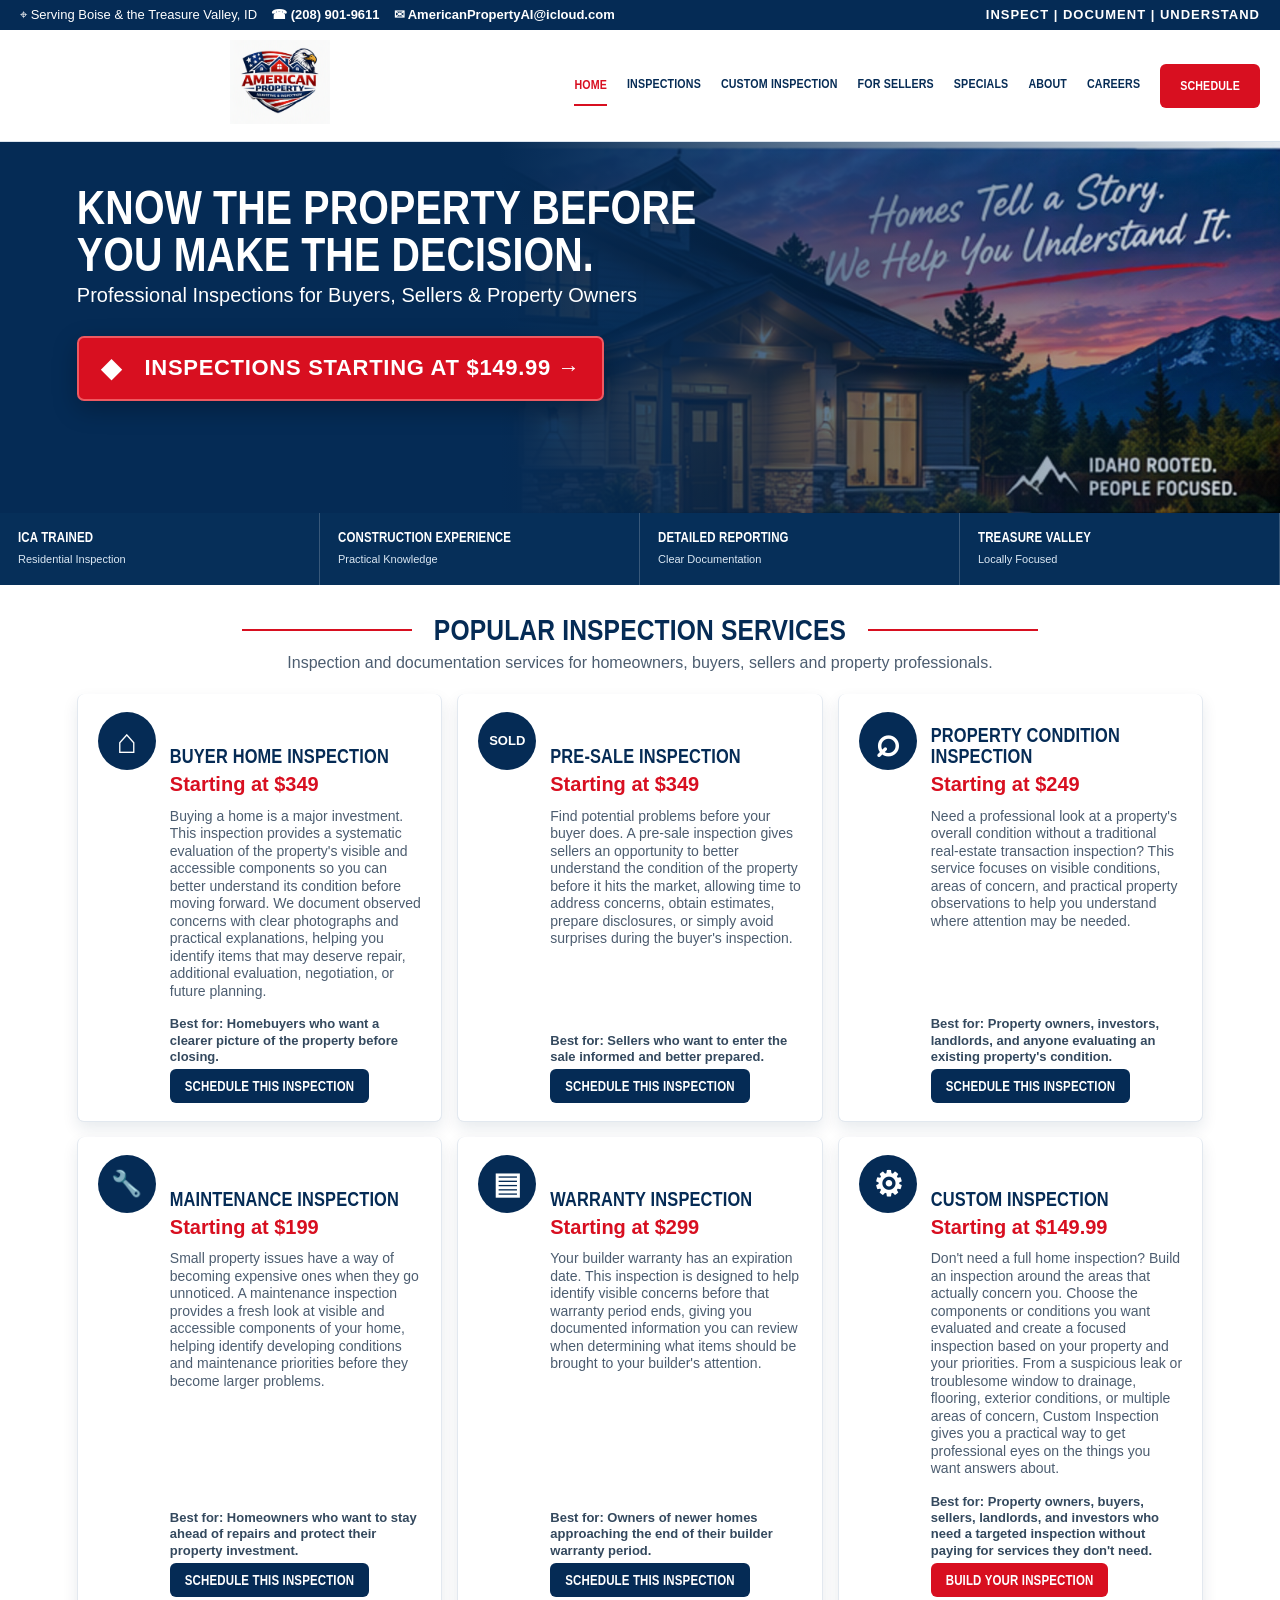
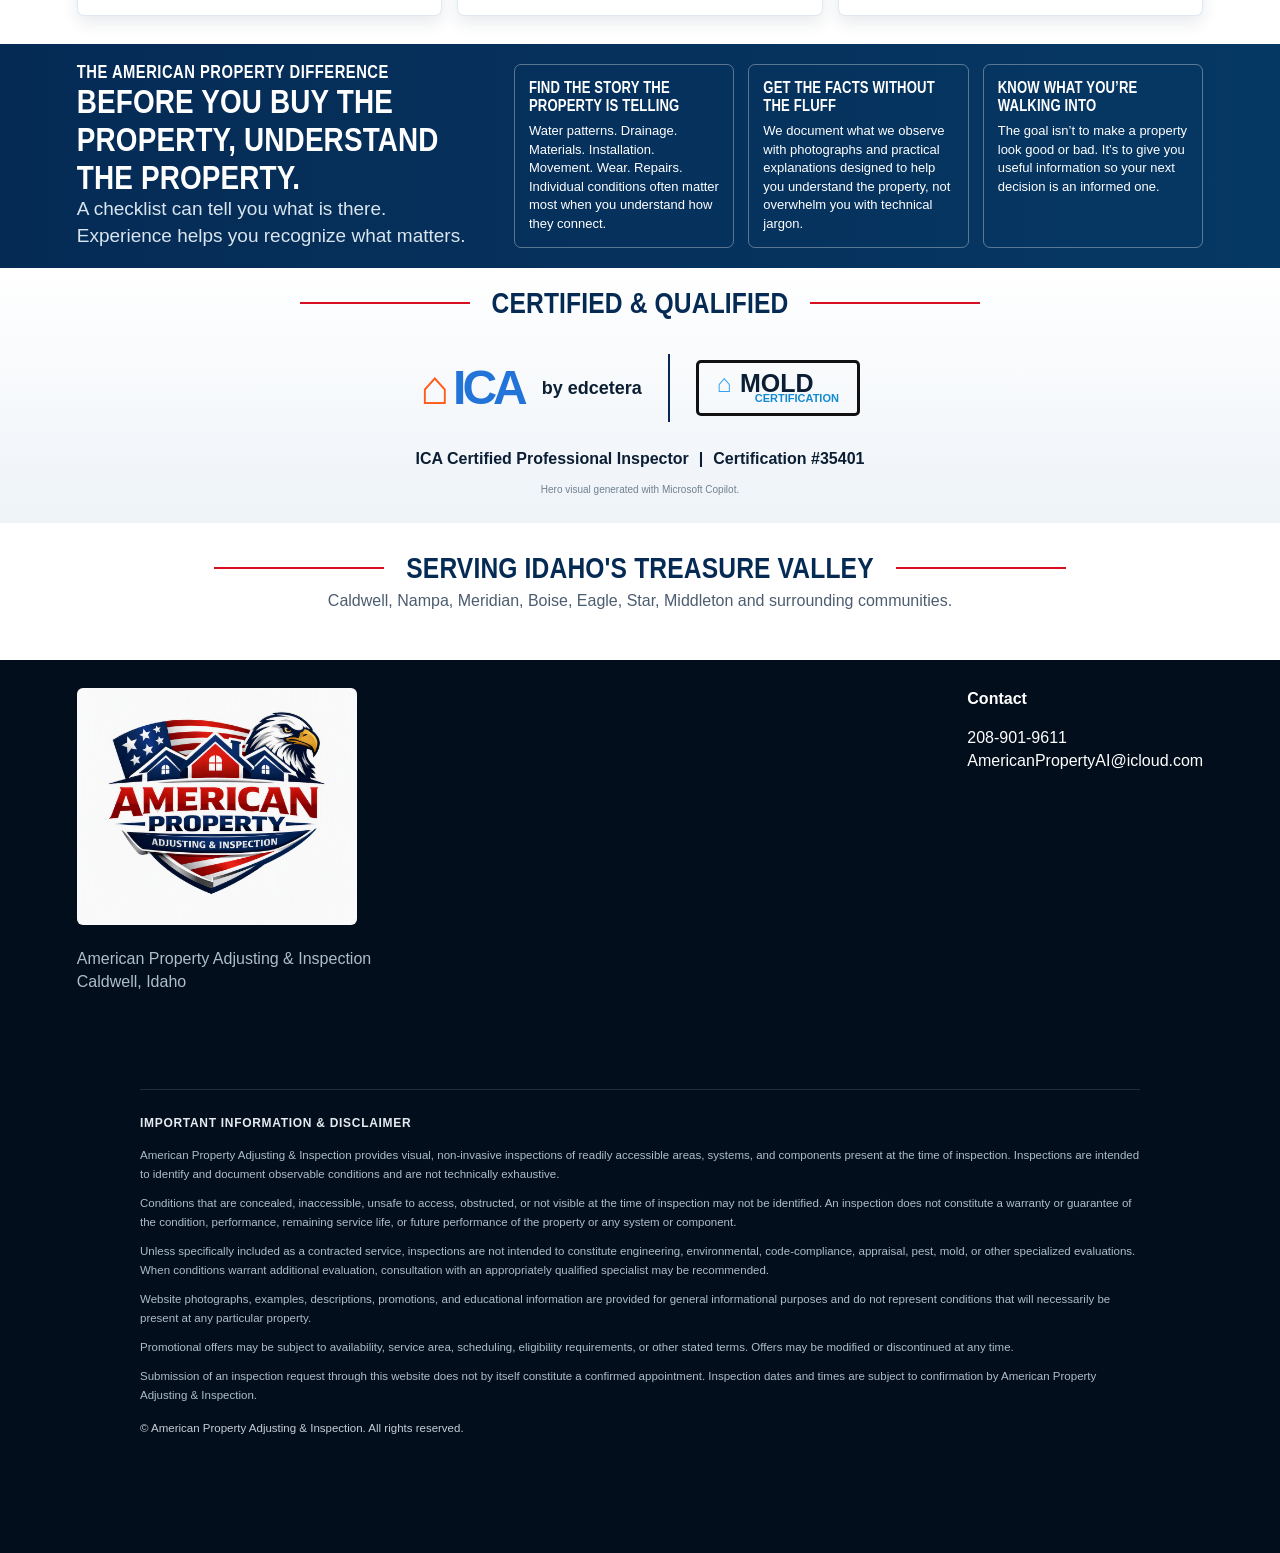
==== commit 14f14bc0: "Fix hero CTA overlap and Treasure Valley heading layout" ====
--- a/index.html
+++ b/index.html
@@ -66,16 +66,15 @@
 #services .service-btn{margin-top:auto}
 @media(max-width:900px) and (min-width:801px){#services .cards{grid-template-columns:repeat(2,minmax(0,1fr))}}
 @media(max-width:800px){#services .cards{grid-template-columns:1fr}#services .service-card h3{min-height:auto}}
-</style></head><body><div class="top"><div class="topbar-inner"><span class="topbar-location">Treasure Valley, Idaho</span><span>|</span><a class="topbar-phone" href="tel:2089019611">208-901-9611</a></div></div><header><div class="nav"><a aria-label="American Property Adjusting &amp; Inspection home" href="index.html"><img alt="American Property Adjusting &amp; Inspection logo" class="logo" src="logo.png"/></a><nav class="links"><a href="index.html">Home</a><a href="inspections.html">Inspections</a><a href="custom-inspection.html">Custom Inspection</a><a href="sellers.html">For Sellers</a><a href="specials.html">Specials</a><a href="about.html">About</a><a href="careers.html">Careers</a><a class="btn" href="schedule.html">Schedule</a></nav><button aria-label="Menu" class="menu">☰</button></div></header><section class="hero"><div class="wrap"><span class="ey">AMERICAN PROPERTY ADJUSTING &amp; INSPECTION</span><h1>Know Your Property. Protect Your Investment.</h1><p>Professional property inspections backed by practical residential construction, property-loss investigation and detailed documentation experience.</p><a class="price-cta" href="custom-inspection.html" aria-label="Build a custom inspection starting at 149 dollars">INSPECTIONS STARTING AT $149.00 →</a><div class="actions"><a class="btn" href="schedule.html">Schedule Your Inspection</a><a class="btn outline" href="tel:2089019611">Call 208-901-9611</a></div></div></section><section class="trust"><div class="trustin"><div><strong>ICA Trained</strong><small>Residential Inspection</small></div><div><strong>Construction Experience</strong><small>Practical Knowledge</small></div><div><strong>Detailed Reporting</strong><small>Clear Documentation</small></div><div><strong>Treasure Valley</strong><small>Locally Focused</small></div></div></section><section class="home-choices"><div class="choice-grid"><a class="choice" href="inspections.html"><strong>Explore Inspection Services</strong>Compare buyer, seller, maintenance, warranty and property-condition inspections.</a><a class="choice" href="custom-inspection.html"><strong>Build a Custom Inspection</strong>Choose only the property components you want evaluated and see live estimated pricing.</a><a class="choice" href="sellers.html"><strong>Selling a Property?</strong>Learn how a pre-sale inspection can reduce surprises before buyer negotiations.</a></div></section><section class="section light" id="services"><div class="wrap"><div class="head"><span class="ey" style="color:#e12632">INSPECTION SERVICES</span><h2>Popular Inspection Services</h2><p>Inspection and documentation services for homeowners, buyers, sellers and property professionals.</p></div><div class="cards">
+</style><link href="premium-theme.css" rel="stylesheet"/></head><body><div class="top"><div class="topbar-inner"><span class="topbar-location">Serving Boise &amp; the Treasure Valley, ID</span><a class="topbar-phone" href="tel:2089019611">(208) 901-9611</a><a class="topbar-email" href="mailto:AmericanPropertyAI@icloud.com">AmericanPropertyAI@icloud.com</a><span class="top-motto">INSPECT  |  DOCUMENT  |  UNDERSTAND</span></div></div><header><div class="nav"><a aria-label="American Property Adjusting &amp; Inspection home" href="index.html"><img alt="American Property Adjusting &amp; Inspection logo" class="logo" src="logo.png"/></a><nav class="links"><a aria-current="page" href="index.html">Home</a><a href="inspections.html">Inspections</a><a href="custom-inspection.html">Custom Inspection</a><a href="sellers.html">For Sellers</a><a href="specials.html">Specials</a><a href="about.html">About</a><a href="careers.html">Careers</a><a class="btn" href="schedule.html">Schedule</a></nav><button aria-label="Menu" class="menu">☰</button></div></header><section class="hero"><div class="wrap"><span class="ey">AMERICAN PROPERTY ADJUSTING &amp; INSPECTION</span><h1>KNOW THE PROPERTY BEFORE YOU MAKE THE DECISION.</h1><p>Professional Inspections for Buyers, Sellers &amp; Property Owners</p><a aria-label="Build a custom inspection starting at 149 dollars and 99 cents" class="price-cta" href="custom-inspection.html">INSPECTIONS STARTING AT $149.99 →</a><div class="actions"><a class="btn" href="schedule.html">Schedule Your Inspection</a><a class="btn outline" href="tel:2089019611">Call 208-901-9611</a></div></div></section><section class="trust"><div class="trustin"><div><strong>ICA Trained</strong><small>Residential Inspection</small></div><div><strong>Construction Experience</strong><small>Practical Knowledge</small></div><div><strong>Detailed Reporting</strong><small>Clear Documentation</small></div><div><strong>Treasure Valley</strong><small>Locally Focused</small></div></div></section><section class="home-choices"><div class="choice-grid"><a class="choice" href="inspections.html"><strong>Explore Inspection Services</strong>Compare buyer, seller, maintenance, warranty and property-condition inspections.</a><a class="choice" href="custom-inspection.html"><strong>Build a Custom Inspection</strong>Choose only the property components you want evaluated and see live estimated pricing.</a><a class="choice" href="sellers.html"><strong>Selling a Property?</strong>Learn how a pre-sale inspection can reduce surprises before buyer negotiations.</a></div></section><section class="section light" id="services"><div class="wrap"><div class="head"><span class="ey" style="color:#e12632">INSPECTION SERVICES</span><h2>Popular Inspection Services</h2><p>Inspection and documentation services for homeowners, buyers, sellers and property professionals.</p></div><div class="cards">
 <article class="card service-card" data-inspection="Buyer Inspection" data-url="schedule.html?type=Buyer%20Inspection" tabindex="0"><h3>Buyer Home Inspection</h3><span class="service-price">Starting at $349</span><p>Buying a home is a major investment. This inspection provides a systematic evaluation of the property's visible and accessible components so you can better understand its condition before moving forward. We document observed concerns with clear photographs and practical explanations, helping you identify items that may deserve repair, additional evaluation, negotiation, or future planning.</p><p class="service-best"><strong>Best for:</strong> Homebuyers who want a clearer picture of the property before closing.</p><button class="btn service-btn" type="button">Schedule This Inspection</button></article>
 <article class="card service-card" data-inspection="Pre-Sale Inspection" data-url="schedule.html?type=Pre-Sale%20Inspection" tabindex="0"><h3>Pre-Sale Inspection</h3><span class="service-price">Starting at $349</span><p>Find potential problems before your buyer does. A pre-sale inspection gives sellers an opportunity to better understand the condition of the property before it hits the market, allowing time to address concerns, obtain estimates, prepare disclosures, or simply avoid surprises during the buyer's inspection.</p><p class="service-best"><strong>Best for:</strong> Sellers who want to enter the sale informed and better prepared.</p><button class="btn service-btn" type="button">Schedule This Inspection</button></article>
 <article class="card service-card" data-inspection="Property Condition Inspection" data-url="schedule.html?type=Property%20Condition%20Inspection" tabindex="0"><h3>Property Condition Inspection</h3><span class="service-price">Starting at $249</span><p>Need a professional look at a property's overall condition without a traditional real-estate transaction inspection? This service focuses on visible conditions, areas of concern, and practical property observations to help you understand where attention may be needed.</p><p class="service-best"><strong>Best for:</strong> Property owners, investors, landlords, and anyone evaluating an existing property's condition.</p><button class="btn service-btn" type="button">Schedule This Inspection</button></article>
 <article class="card service-card" data-inspection="Maintenance Inspection" data-url="schedule.html?type=Maintenance%20Inspection" tabindex="0"><h3>Maintenance Inspection</h3><span class="service-price">Starting at $199</span><p>Small property issues have a way of becoming expensive ones when they go unnoticed. A maintenance inspection provides a fresh look at visible and accessible components of your home, helping identify developing conditions and maintenance priorities before they become larger problems.</p><p class="service-best"><strong>Best for:</strong> Homeowners who want to stay ahead of repairs and protect their property investment.</p><button class="btn service-btn" type="button">Schedule This Inspection</button></article>
 <article class="card service-card" data-inspection="Warranty Inspection" data-url="schedule.html?type=Warranty%20Inspection" tabindex="0"><h3>Warranty Inspection</h3><span class="service-price">Starting at $299</span><p>Your builder warranty has an expiration date. This inspection is designed to help identify visible concerns before that warranty period ends, giving you documented information you can review when determining what items should be brought to your builder's attention.</p><p class="service-best"><strong>Best for:</strong> Owners of newer homes approaching the end of their builder warranty period.</p><button class="btn service-btn" type="button">Schedule This Inspection</button></article>
 <article class="card service-card custom-service-card" data-inspection="Custom Inspection" data-url="custom-inspection.html" tabindex="0"><h3>Custom Inspection</h3><span class="service-price">Starting at $149.99</span><p>Don't need a full home inspection? Build an inspection around the areas that actually concern you. Choose the components or conditions you want evaluated and create a focused inspection based on your property and your priorities. From a suspicious leak or troublesome window to drainage, flooring, exterior conditions, or multiple areas of concern, Custom Inspection gives you a practical way to get professional eyes on the things you want answers about.</p><p class="service-best"><strong>Best for:</strong> Property owners, buyers, sellers, landlords, and investors who need a targeted inspection without paying for services they don't need.</p><button class="btn service-btn" type="button">Build Your Inspection</button></article>
-
-
-</div></div></section><section class="section process" id="about"><div class="wrap"><div class="head"><span class="ey">THE AMERICAN PROPERTY DIFFERENCE</span><h2>BEFORE YOU BUY THE PROPERTY, UNDERSTAND THE PROPERTY.</h2><p style="color:#d9e5ef;font-size:19px;max-width:820px;margin:0 auto">A checklist can tell you what is there. Experience helps you recognize what matters.</p></div><div class="steps"><div class="step"><div class="num">01</div><h3>FIND THE STORY THE PROPERTY IS TELLING</h3><p>Water patterns. Drainage. Materials. Installation. Movement. Wear. Repairs. Individual conditions often matter most when you understand how they connect.</p></div><div class="step"><div class="num">02</div><h3>GET THE FACTS WITHOUT THE FLUFF</h3><p>We document what we observe with photographs and practical explanations designed to help you understand the property, not overwhelm you with technical jargon.</p></div><div class="step"><div class="num">03</div><h3>KNOW WHAT YOU’RE WALKING INTO</h3><p>The goal isn’t to make a property look good or bad. It’s to give you useful information so your next decision is an informed one.</p></div></div></div></section><section class="credentials" id="credentials"><div class="wrap"><div class="head"><span class="ey" style="color:#e12632">TRAINING &amp; CREDENTIALS</span><h2>Professional Inspection Training</h2><p>Professional training through Inspection Certification Associates.</p></div><div style="max-width:760px;margin:34px auto 0"><div class="credential-card" style="text-align:center;padding:32px"><img alt="ICA Inspection Certification Associates by Edcetera" src="[data-uri]" style="display:block;width:100%;max-width:700px;height:auto;margin:0 auto"/></div></div></div></section><section class="section light"><div class="wrap head"><span class="ey" style="color:#e12632">LOCAL SERVICE</span><h2>Serving Idaho's Treasure Valley</h2><p>Caldwell, Nampa, Meridian, Boise, Eagle, Star, Middleton and surrounding communities.</p></div></section><footer><div class="foot"><div><img alt="American Property Adjusting &amp; Inspection" class="flogo" src="logo.png"/><p>American Property Adjusting &amp; Inspection<br/>Caldwell, Idaho</p></div><div><strong style="color:white">Contact</strong><p><a href="tel:2089019611" style="color:white">208-901-9611</a><br/><a href="mailto:AmericanPropertyAI@icloud.com" style="color:white">AmericanPropertyAI@icloud.com</a></p></div></div></footer><section aria-label="Important information and disclaimer" class="site-disclaimer">
+</div></div></section><section class="section process" id="about"><div class="wrap"><div class="head"><span class="ey">THE AMERICAN PROPERTY DIFFERENCE</span><h2>BEFORE YOU BUY THE PROPERTY, UNDERSTAND THE PROPERTY.</h2><p style="color:#d9e5ef;font-size:19px;max-width:820px;margin:0 auto">A checklist can tell you what is there. Experience helps you recognize what matters.</p></div><div class="steps"><div class="step"><div class="num">01</div><h3>FIND THE STORY THE PROPERTY IS TELLING</h3><p>Water patterns. Drainage. Materials. Installation. Movement. Wear. Repairs. Individual conditions often matter most when you understand how they connect.</p></div><div class="step"><div class="num">02</div><h3>GET THE FACTS WITHOUT THE FLUFF</h3><p>We document what we observe with photographs and practical explanations designed to help you understand the property, not overwhelm you with technical jargon.</p></div><div class="step"><div class="num">03</div><h3>KNOW WHAT YOU’RE WALKING INTO</h3><p>The goal isn’t to make a property look good or bad. It’s to give you useful information so your next decision is an informed one.</p></div></div></div></section><section class="credentials" id="credentials"><div class="wrap"><div class="head"><span class="ey" style="color:#e12632">TRAINING &amp; CREDENTIALS</span><h2>Certified &amp; Qualified</h2><p>Professional inspection training through Inspection Certification Associates, plus mold certification.</p></div><div style="max-width:1050px;margin:34px auto 0"></div><div class="credential-showcase"><div class="ica-lockup"><div class="ica-mark">ICA</div><div class="ica-by">by
+edcetera</div></div><div class="mold-lockup">MOLD<small>CERTIFICATION</small></div><div class="credential-id">ICA Certified Professional Inspector<span>|</span>Certification #35401</div></div></div><div class="visual-credit" style="text-align:center;font-size:10px;color:#708090;margin-top:12px">Hero visual generated with Microsoft Copilot.</div></section><section class="section light"><div class="wrap head"><span class="ey" style="color:#e12632">LOCAL SERVICE</span><h2>Serving Idaho's Treasure Valley</h2><p>Caldwell, Nampa, Meridian, Boise, Eagle, Star, Middleton and surrounding communities.</p></div></section><footer><div class="foot"><div><img alt="American Property Adjusting &amp; Inspection" class="flogo" src="logo.png"/><p>American Property Adjusting &amp; Inspection<br/>Caldwell, Idaho</p></div><div><strong style="color:white">Contact</strong><p><a href="tel:2089019611" style="color:white">208-901-9611</a><br/><a href="mailto:AmericanPropertyAI@icloud.com" style="color:white">AmericanPropertyAI@icloud.com</a></p></div></div></footer><section aria-label="Important information and disclaimer" class="site-disclaimer">
 <div class="site-disclaimer-inner">
 <h3>IMPORTANT INFORMATION &amp; DISCLAIMER</h3>
 <p>American Property Adjusting &amp; Inspection provides visual, non-invasive inspections of readily accessible areas, systems, and components present at the time of inspection. Inspections are intended to identify and document observable conditions and are not technically exhaustive.</p>
@@ -92,7 +91,7 @@
 document.querySelectorAll('.service-card').forEach(card=>{const go=()=>{if(card.dataset.url)location.href=card.dataset.url;};card.addEventListener('click',go);card.addEventListener('keydown',e=>{if(e.key==='Enter'||e.key===' '){e.preventDefault();go();}});const b=card.querySelector('button');if(b)b.addEventListener('click',e=>{e.stopPropagation();go();});});
 document.querySelectorAll('.promo-schedule').forEach(b=>b.addEventListener('click',()=>location.href='schedule.html?type='+encodeURIComponent(b.dataset.inspection||'')));
 document.querySelectorAll('.career-apply').forEach(b=>b.addEventListener('click',()=>{const p=document.getElementById('careerPosition');if(p)p.value=b.dataset.position||'';document.getElementById('career-application')?.scrollIntoView({behavior:'smooth'});}));
-const boxes=Array.from(document.querySelectorAll('#customOptions input[type="checkbox"]:not(#tripCharge)'));const tripCharge=document.getElementById('tripCharge'),totalEl=document.getElementById('customTotal'),selectedEl=document.getElementById('customSelected'),scheduleCustom=document.getElementById('scheduleCustom');function updateCustom(){const chosen=boxes.filter(b=>b.checked),estimate=149+chosen.reduce((s,b)=>s+Number(b.dataset.price||0),0);if(totalEl)totalEl.textContent='$'+estimate.toFixed(2);if(selectedEl)selectedEl.textContent=['Trip / Site Visit Charge ($149)'].concat(chosen.map(b=>b.value+' (+$'+b.dataset.price+')')).join(' • ');return{chosen,estimate};}boxes.forEach(b=>b.addEventListener('change',updateCustom));if(scheduleCustom)scheduleCustom.addEventListener('click',()=>{const r=updateCustom();sessionStorage.setItem('customNotes','Custom Inspection base: Trip / Site Visit Charge ($149)\nAdditional selections: '+(r.chosen.length?r.chosen.map(b=>b.value+' (+$'+b.dataset.price+')').join(', '):'None')+'\nEstimated price: $'+r.estimate.toFixed(2)+' (subject to confirmation).');location.href='schedule.html?type=Custom%20Inspection';});updateCustom();
+const boxes=Array.from(document.querySelectorAll('#customOptions input[type="checkbox"]:not(#tripCharge)'));const tripCharge=document.getElementById('tripCharge'),totalEl=document.getElementById('customTotal'),selectedEl=document.getElementById('customSelected'),scheduleCustom=document.getElementById('scheduleCustom');function updateCustom(){const chosen=boxes.filter(b=>b.checked),estimate=149.99+chosen.reduce((s,b)=>s+Number(b.dataset.price||0),0);if(totalEl)totalEl.textContent='$'+estimate.toFixed(2);if(selectedEl)selectedEl.textContent=['Trip / Site Visit Charge ($149.99)'].concat(chosen.map(b=>b.value+' (+$'+b.dataset.price+')')).join(' • ');return{chosen,estimate};}boxes.forEach(b=>b.addEventListener('change',updateCustom));if(scheduleCustom)scheduleCustom.addEventListener('click',()=>{const r=updateCustom();sessionStorage.setItem('customNotes','Custom Inspection base: Trip / Site Visit Charge ($149.99)\nAdditional selections: '+(r.chosen.length?r.chosen.map(b=>b.value+' (+$'+b.dataset.price+')').join(', '):'None')+'\nEstimated price: $'+r.estimate.toFixed(2)+' (subject to confirmation).');location.href='schedule.html?type=Custom%20Inspection';});updateCustom();
 const params=new URLSearchParams(location.search),type=document.getElementById('type'),notes=document.getElementById('notes');if(type&&params.get('type'))type.value=params.get('type');if(notes&&sessionStorage.getItem('customNotes')){notes.value=sessionStorage.getItem('customNotes');sessionStorage.removeItem('customNotes');}
 const insp=document.getElementById('inspectionForm');if(insp)insp.addEventListener('submit',function(e){e.preventDefault();if(!this.reportValidity())return;const g=id=>document.getElementById(id)?.value.trim()||'';const subject=`Inspection Request - ${g('name')} - ${g('type')}`;const body=[`Name: ${g('name')}`,`Phone: ${g('phone')}`,`Email: ${g('email')}`,`Property Address: ${g('address')}`,`Inspection Type: ${g('type')}`,`Preferred Date: ${g('date')}`,`Preferred Time: ${g('time')}`,'',`Additional Notes: ${g('notes')||'None'}`].join('\n');location.href=`mailto:${businessEmail}?subject=${encodeURIComponent(subject)}&body=${encodeURIComponent(body)}`;});
 const ref=document.getElementById('referralForm');if(ref)ref.addEventListener('submit',function(e){e.preventDefault();if(!this.reportValidity())return;const g=id=>document.getElementById(id)?.value.trim()||'';const subject=`Referral Reward - ${g('friendName')} - Referred by ${g('referrerName')}`;const body=[`Referred by: ${g('referrerName')}`,`Referrer Phone: ${g('referrerPhone')}`,`Referrer Email: ${g('referrerEmail')}`,`Friend: ${g('friendName')}`,`Friend Phone: ${g('friendPhone')}`,`Friend Email: ${g('friendEmail')}`,`Notes: ${g('referralNotes')||'None'}`].join('\n');location.href=`mailto:${businessEmail}?subject=${encodeURIComponent(subject)}&body=${encodeURIComponent(body)}`;});
--- a/premium-theme.css
+++ b/premium-theme.css
@@ -0,0 +1,40 @@
+:root{--n:#052b55;--n2:#083d70;--r:#d80f20;--w:#fff;--l:#f5f7fa;--t:#0b1e34;--m:#4c5d70;--steel:#d9e2ec}
+*{box-sizing:border-box}body{background:#fff;color:var(--t);font-family:Arial,Helvetica,sans-serif;letter-spacing:0;line-height:1.42}h1,h2,h3,.ey,.btn,.links a,.service-btn,.trust strong,.price-line{font-family:"Arial Narrow","Liberation Sans Narrow",Impact,sans-serif;font-weight:900;text-transform:uppercase;letter-spacing:.15px}.top{background:var(--n);padding:6px 20px}.topbar-inner{max-width:1280px;margin:auto;justify-content:flex-start;gap:14px;font-size:13px}.topbar-location:before{content:"⌖  ";}.topbar-phone:before{content:"☎  ";}.topbar-email{color:#fff;font-weight:800}.topbar-email:before{content:"✉  ";}.top-motto{margin-left:auto;font-weight:900;letter-spacing:1px}.topbar-inner>span:nth-child(2){display:none}header{position:relative;top:auto;box-shadow:0 1px 0 #dbe3ec}.nav{max-width:1280px;padding:10px 20px;gap:24px}.logo{width:520px;max-width:43vw;max-height:84px}.links{gap:20px}.links a{font-size:13px;color:var(--n);padding:10px 0;border-bottom:3px solid transparent}.links a:hover,.links a[aria-current="page"]{color:var(--r);border-color:var(--r)}.links .btn{padding:12px 20px;border-radius:6px;border-bottom:0}.btn{background:var(--r);border-radius:6px;min-height:44px;padding:11px 18px;box-shadow:none}.outline{border:2px solid #fff;background:#ffffff0d}.hero{position:relative;overflow:hidden;padding:34px 6%;min-height:320px;background:linear-gradient(90deg,#052b55 0%,#052b55 39%,rgba(5,43,85,.78) 55%,rgba(5,43,85,.08) 100%),url('hero-house.jpg') center right/cover no-repeat}.hero .wrap{max-width:1280px}.hero .ey{display:none}.hero h1{font-size:48px;line-height:.98;max-width:650px;margin:8px 0 4px}.hero p{font-size:20px;margin:0 0 12px;max-width:650px;color:#fff}.price-cta{display:inline-flex;align-items:center;background:var(--r);color:#fff;padding:12px 22px;margin:0;border-radius:7px;font-weight:900;font-size:22px;box-shadow:0 8px 24px #0004;text-transform:uppercase}.price-cta:before{content:"◆";font-size:26px;margin-right:13px}.hero .actions{display:none}.trust{margin-top:-58px;background:transparent;position:relative;z-index:2;color:#fff}.trustin{max-width:680px;margin-left:max(6%,calc((100% - 1280px)/2));grid-template-columns:repeat(3,1fr);background:#062f59}.trustin div{padding:15px 18px;border-right:1px solid #ffffff33;text-align:left}.trustin div:nth-child(4){display:none}.trustin strong{font-size:14px}.trustin small{font-size:11px;color:#dbe8f4}.home-choices{display:none}.section{padding:28px 6%}.section.light{background:#fff}.head{margin-bottom:20px}.head .ey{display:none}.head h2,.copy h2{font-size:30px;color:var(--n);text-transform:uppercase;margin:0}.head h2:before,.head h2:after{content:"";display:inline-block;width:110px;max-width:18vw;border-top:2px solid var(--r);vertical-align:middle;margin:0 22px}.head p{margin:5px auto;color:var(--m)}.cards{max-width:1320px;margin:auto;grid-template-columns:repeat(3,1fr);gap:15px}.card{border:1px solid #e2e8ef;border-top:0;border-radius:7px;padding:18px 20px;background:linear-gradient(180deg,#fff,#f7f9fb);box-shadow:0 7px 16px #09284918}.service-card{position:relative;padding-left:92px;min-height:182px}.service-card:before{content:"⌂";position:absolute;left:20px;top:18px;width:58px;height:58px;border-radius:50%;background:var(--n);color:#fff;display:flex;align-items:center;justify-content:center;font-size:34px;font-weight:900}.service-card:nth-child(2):before{content:"SOLD";font-size:13px}.service-card:nth-child(3):before{content:"⌕";font-size:42px}.service-card:nth-child(4):before{content:"🔧";font-size:25px}.service-card:nth-child(5):before{content:"▤";font-size:30px}.service-card:nth-child(6):before{content:"⚙";font-size:34px}.card h3{font-size:20px;line-height:1.05;margin:0 0 4px}.service-price,.price-line{color:var(--r)!important;font-weight:900;font-size:17px;margin:0 0 5px!important}.card p{font-size:14px;line-height:1.25;margin:4px 0}.service-card .service-btn{width:auto;align-self:flex-start;margin-top:auto;background:var(--n);padding:8px 15px;min-height:34px}.service-card:last-child .service-btn{background:var(--r)}.process{padding:18px 6%;background:linear-gradient(90deg,#052b55,#063864);color:#fff}.process .wrap{max-width:1320px;display:grid;grid-template-columns:1.1fr 1.9fr;gap:38px;align-items:center}.process .head{text-align:left;margin:0}.process .head .ey{display:block;color:#fff!important;font-size:18px;letter-spacing:.5px}.process .head h2{color:#fff;font-size:34px}.process .head h2:before,.process .head h2:after{display:none}.process .head p{color:#fff;font-size:14px}.steps{grid-template-columns:repeat(3,1fr);gap:14px}.step{padding:14px;border-color:#ffffff55;border-radius:7px}.step .num{display:none}.step h3{font-size:16px;line-height:1.1;margin:0 0 8px}.step p{font-size:13px;margin:0;color:#fff}.credentials{padding:18px 6% 26px;background:linear-gradient(180deg,#fff,#eef3f8)}.credentials .head{margin-bottom:12px}.credentials .head .ey,.credentials .head p{display:none}.credentials .head h2{font-size:30px}.credential-showcase{max-width:860px;margin:auto;display:flex;justify-content:center;align-items:center;gap:26px;flex-wrap:wrap}.ica-lockup{display:flex;align-items:center;gap:18px;padding-right:26px;border-right:2px solid var(--n)}.ica-mark{font-size:48px;font-weight:900;color:#2374d8;letter-spacing:-4px}.ica-mark:before{content:"⌂";color:#ff5b19;margin-right:8px}.ica-by{font-weight:900;font-size:18px;line-height:1}.mold-lockup{border:3px solid #111;border-radius:5px;padding:10px 18px;font-weight:900;font-size:25px;line-height:.85}.mold-lockup:before{content:"⌂";color:#34a1ed;margin-right:8px}.mold-lockup small{display:block;color:#128ad1;font-size:11px;margin-left:38px}.credential-id{width:100%;text-align:center;font-weight:900}.credential-id span{margin:0 10px}.credentials img[src="certifications-professional.png"]{display:none!important}.credentials .credential-card{border:0;box-shadow:none;background:transparent;padding:0!important}.credentials .credential-note{display:none}.section.light:last-of-type{padding:20px 6%}.section.light:last-of-type .head h2{font-size:26px}.section.light:last-of-type .head h2:before,.section.light:last-of-type .head h2:after{width:70px}footer{padding:28px 6% 80px;background:#020e1c}.flogo{width:280px}.site-disclaimer{font-size:12px}.form,.promo-card,.credential-card{border:1px solid #dbe3ec;box-shadow:0 8px 22px #08284616}.issue-card{background:var(--n)}
+@media(max-width:1050px){.logo{width:390px}.links{gap:12px}.links a{font-size:12px}.hero h1{font-size:42px}.cards{grid-template-columns:repeat(2,1fr)}.process .wrap{grid-template-columns:1fr}.process .head{text-align:center}.process .steps{grid-template-columns:repeat(3,1fr)}}
+@media(max-width:800px){.top-motto,.topbar-email{display:none}.topbar-inner{justify-content:center}.logo{width:235px;max-width:70vw}.hero{padding:42px 20px 95px;min-height:400px;background:linear-gradient(180deg,rgba(5,43,85,.35),#052b55 62%),url('hero-house.jpg') center/cover}.hero h1{font-size:38px}.hero p{font-size:17px}.price-cta{font-size:17px;padding:12px}.trust{margin-top:-75px}.trustin{margin:0 20px;grid-template-columns:repeat(3,1fr)}.trustin div{padding:12px 8px;text-align:center}.trustin strong{font-size:11px}.trustin small{display:none}.head h2:before,.head h2:after{display:none}.cards{grid-template-columns:1fr}.service-card{padding-left:82px}.process .steps{grid-template-columns:1fr}.credential-showcase{gap:16px}.ica-lockup{padding-right:14px}.ica-mark{font-size:39px}.mold-lockup{font-size:22px}}
+@media(max-width:440px){.hero h1{font-size:32px}.price-cta{font-size:15px}.trustin{grid-template-columns:1fr 1fr}.trustin div:nth-child(3){grid-column:1/-1}.service-card{padding-left:76px}.service-card:before{width:48px;height:48px;font-size:28px}.credential-showcase{flex-direction:column}.ica-lockup{border-right:0;padding-right:0}.credential-id span{display:block}}
+
+/* 2026-11-23 layout corrections from screenshot review */
+.hero{padding-bottom:92px}
+.price-cta{margin-top:14px;margin-bottom:20px;position:relative;z-index:3}
+.trust{margin-top:0;background:#062f59;position:relative;z-index:2}
+.trustin{max-width:1280px;margin:0 auto;grid-template-columns:repeat(4,1fr);background:#062f59}
+.trustin div:nth-child(4){display:block}
+
+/* Keep decorative rules outside the heading, never through the text */
+.head{max-width:1100px}
+.head h2{display:flex;align-items:center;justify-content:center;gap:22px;white-space:normal}
+.head h2:before,.head h2:after{content:"";display:block;flex:1 1 110px;min-width:45px;max-width:170px;border-top:2px solid var(--r);margin:0}
+.section.light:last-of-type .head{max-width:1180px;margin-bottom:10px}
+.section.light:last-of-type .head h2{font-size:32px;white-space:nowrap}
+.section.light:last-of-type .head h2:before,.section.light:last-of-type .head h2:after{width:auto;max-width:150px}
+.section.light:last-of-type .head p{font-size:15px;margin-top:8px}
+
+@media(max-width:1050px){
+  .hero{padding-bottom:82px}
+  .head h2{gap:14px}
+  .section.light:last-of-type .head h2{white-space:normal}
+}
+@media(max-width:800px){
+  .hero{padding:42px 20px 38px;min-height:0}
+  .price-cta{margin-bottom:8px}
+  .trust{margin-top:0}
+  .trustin{margin:0;grid-template-columns:repeat(2,1fr)}
+  .trustin div:nth-child(4){display:block}
+  .head h2:before,.head h2:after{display:none}
+  .section.light:last-of-type .head h2{font-size:28px;white-space:normal}
+}
+@media(max-width:440px){
+  .trustin{grid-template-columns:1fr 1fr}
+  .trustin div:nth-child(3),.trustin div:nth-child(4){grid-column:auto}
+}
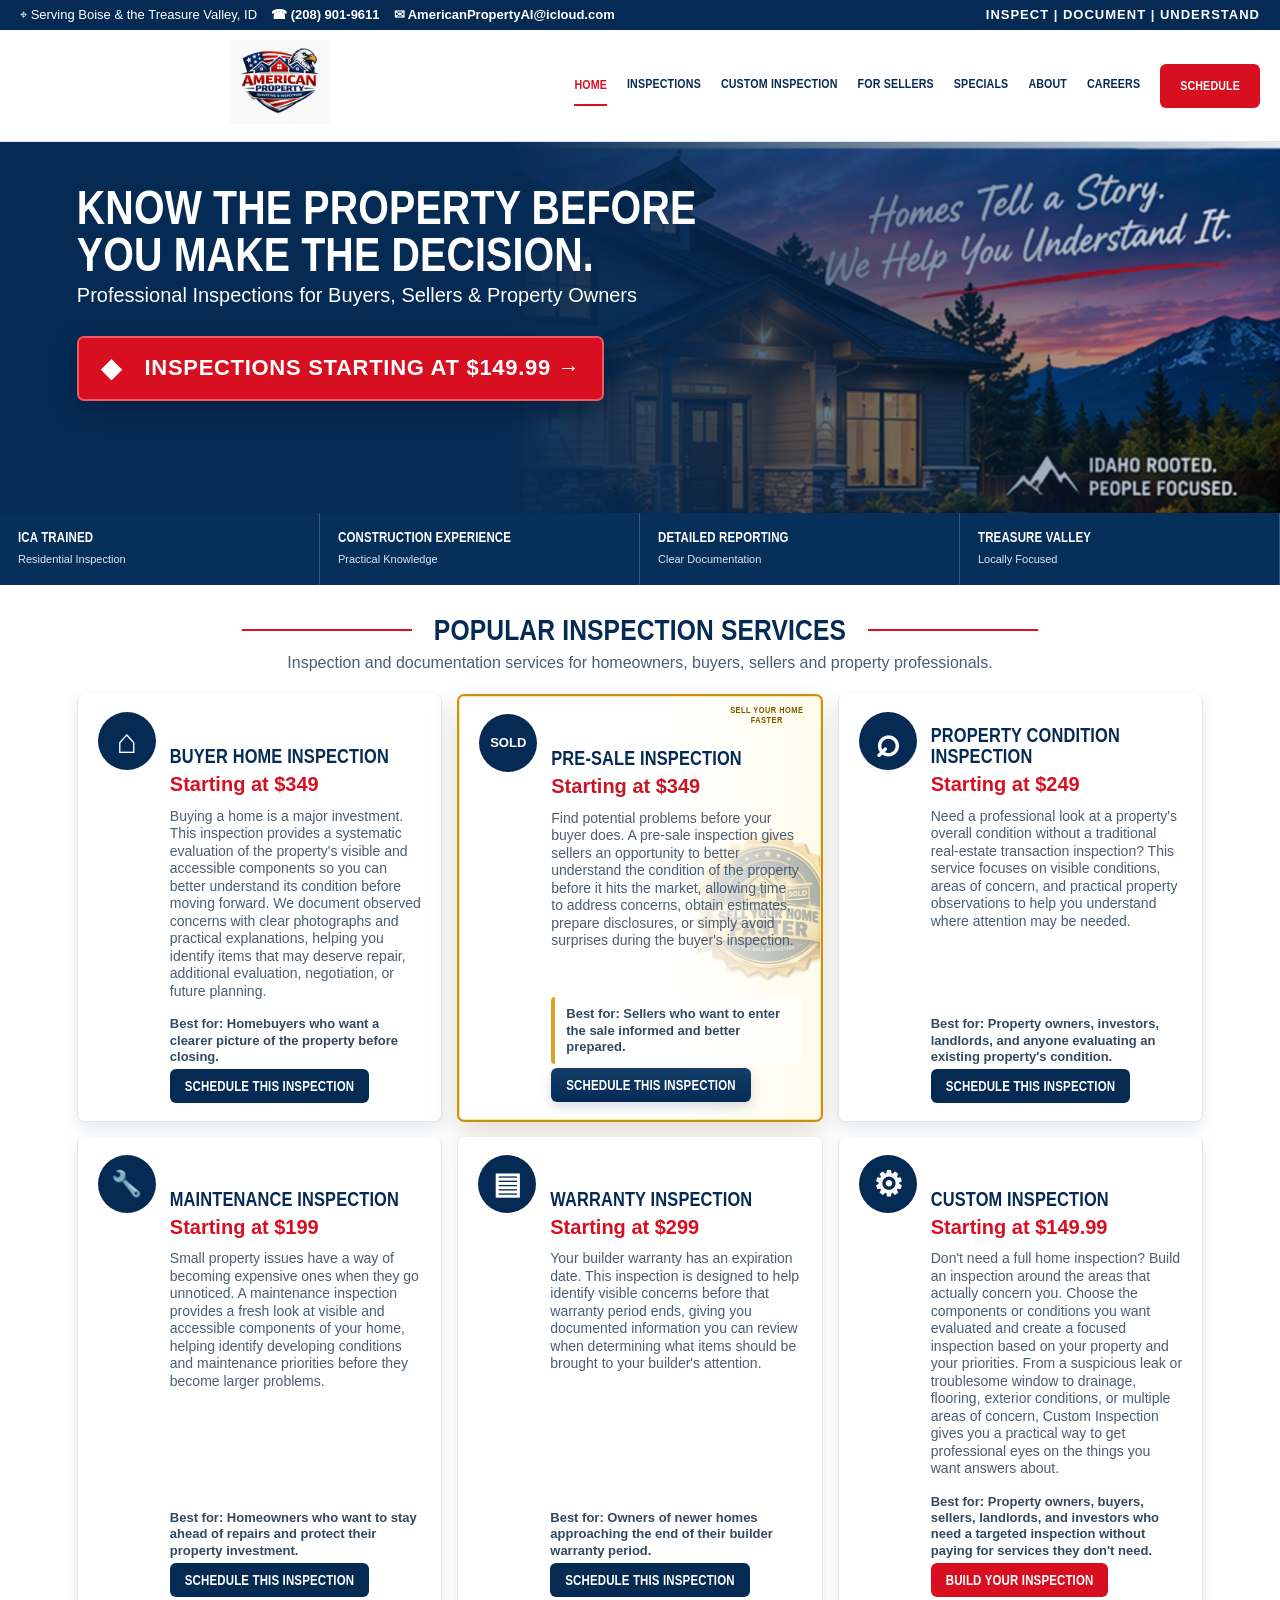
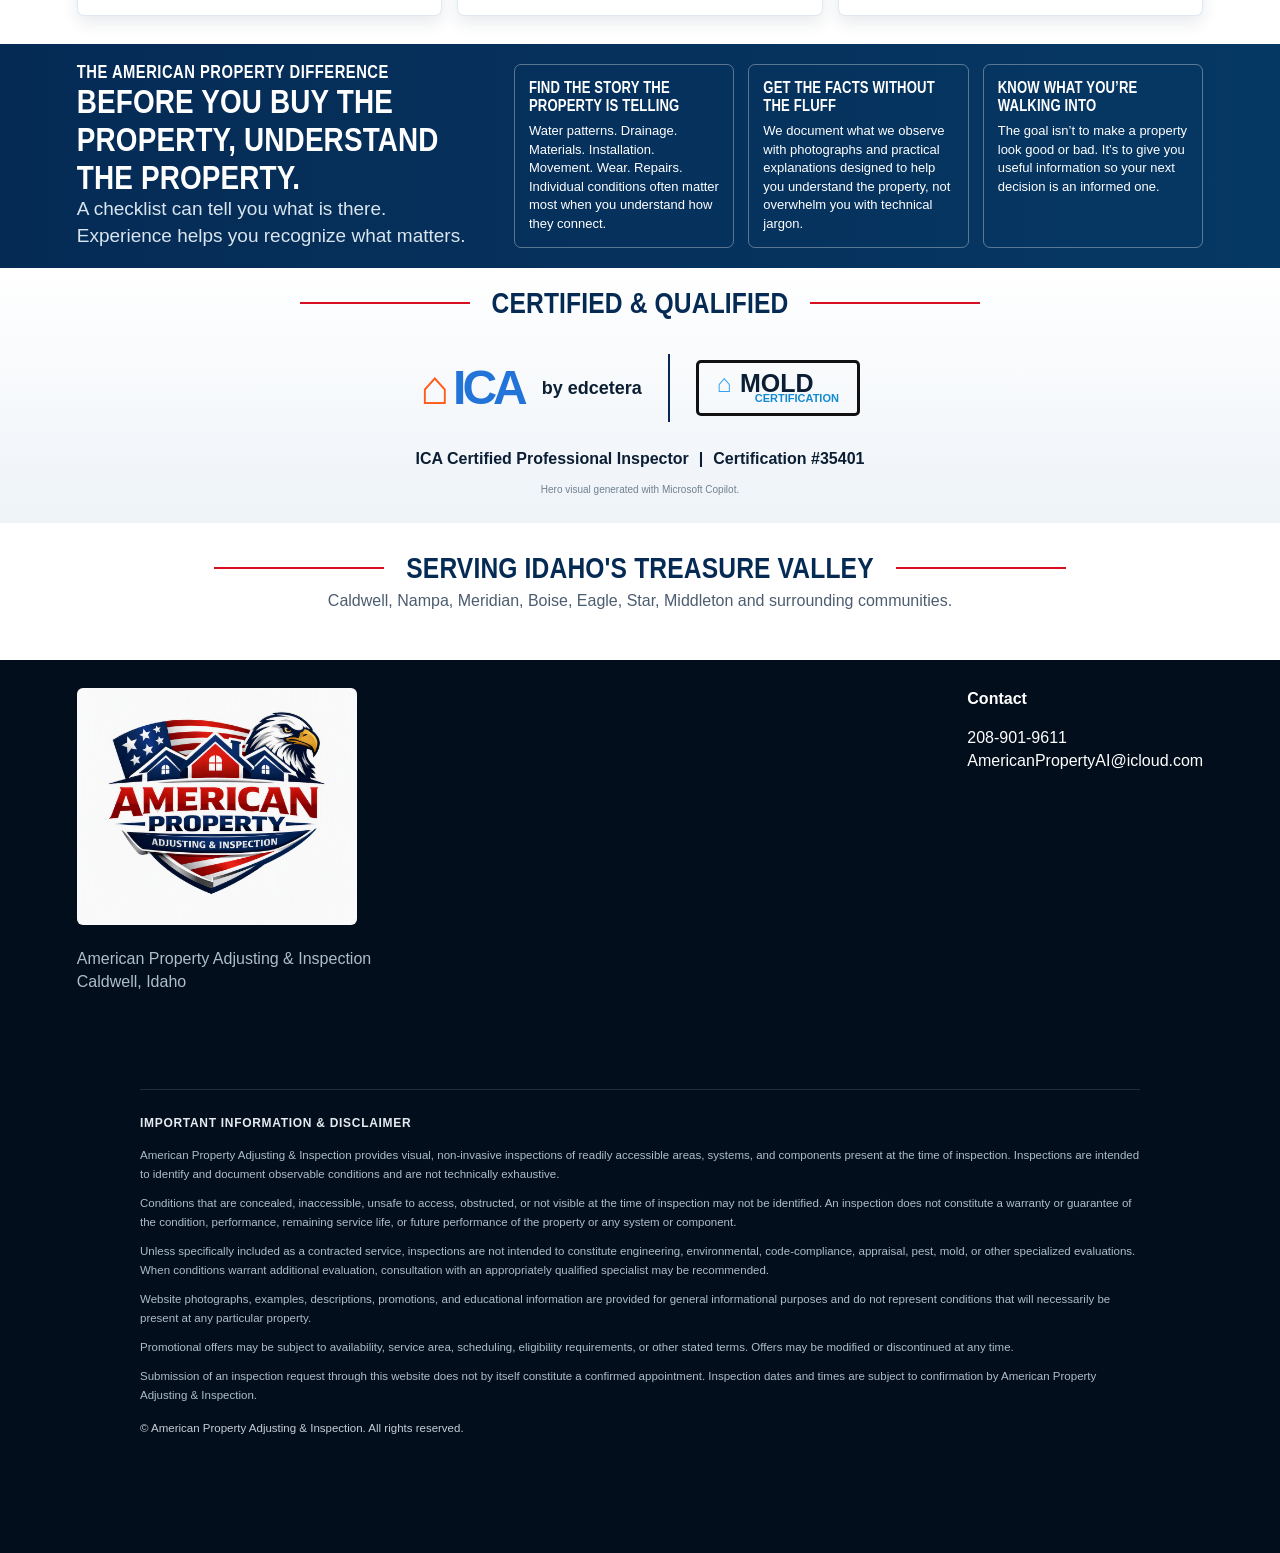
==== commit 93b7c78a: "Add Sell Your Home Faster award treatment to Pre-Sale Inspection" ====
--- a/index.html
+++ b/index.html
@@ -68,7 +68,7 @@
 @media(max-width:800px){#services .cards{grid-template-columns:1fr}#services .service-card h3{min-height:auto}}
 </style><link href="premium-theme.css" rel="stylesheet"/></head><body><div class="top"><div class="topbar-inner"><span class="topbar-location">Serving Boise &amp; the Treasure Valley, ID</span><a class="topbar-phone" href="tel:2089019611">(208) 901-9611</a><a class="topbar-email" href="mailto:AmericanPropertyAI@icloud.com">AmericanPropertyAI@icloud.com</a><span class="top-motto">INSPECT  |  DOCUMENT  |  UNDERSTAND</span></div></div><header><div class="nav"><a aria-label="American Property Adjusting &amp; Inspection home" href="index.html"><img alt="American Property Adjusting &amp; Inspection logo" class="logo" src="logo.png"/></a><nav class="links"><a aria-current="page" href="index.html">Home</a><a href="inspections.html">Inspections</a><a href="custom-inspection.html">Custom Inspection</a><a href="sellers.html">For Sellers</a><a href="specials.html">Specials</a><a href="about.html">About</a><a href="careers.html">Careers</a><a class="btn" href="schedule.html">Schedule</a></nav><button aria-label="Menu" class="menu">☰</button></div></header><section class="hero"><div class="wrap"><span class="ey">AMERICAN PROPERTY ADJUSTING &amp; INSPECTION</span><h1>KNOW THE PROPERTY BEFORE YOU MAKE THE DECISION.</h1><p>Professional Inspections for Buyers, Sellers &amp; Property Owners</p><a aria-label="Build a custom inspection starting at 149 dollars and 99 cents" class="price-cta" href="custom-inspection.html">INSPECTIONS STARTING AT $149.99 →</a><div class="actions"><a class="btn" href="schedule.html">Schedule Your Inspection</a><a class="btn outline" href="tel:2089019611">Call 208-901-9611</a></div></div></section><section class="trust"><div class="trustin"><div><strong>ICA Trained</strong><small>Residential Inspection</small></div><div><strong>Construction Experience</strong><small>Practical Knowledge</small></div><div><strong>Detailed Reporting</strong><small>Clear Documentation</small></div><div><strong>Treasure Valley</strong><small>Locally Focused</small></div></div></section><section class="home-choices"><div class="choice-grid"><a class="choice" href="inspections.html"><strong>Explore Inspection Services</strong>Compare buyer, seller, maintenance, warranty and property-condition inspections.</a><a class="choice" href="custom-inspection.html"><strong>Build a Custom Inspection</strong>Choose only the property components you want evaluated and see live estimated pricing.</a><a class="choice" href="sellers.html"><strong>Selling a Property?</strong>Learn how a pre-sale inspection can reduce surprises before buyer negotiations.</a></div></section><section class="section light" id="services"><div class="wrap"><div class="head"><span class="ey" style="color:#e12632">INSPECTION SERVICES</span><h2>Popular Inspection Services</h2><p>Inspection and documentation services for homeowners, buyers, sellers and property professionals.</p></div><div class="cards">
 <article class="card service-card" data-inspection="Buyer Inspection" data-url="schedule.html?type=Buyer%20Inspection" tabindex="0"><h3>Buyer Home Inspection</h3><span class="service-price">Starting at $349</span><p>Buying a home is a major investment. This inspection provides a systematic evaluation of the property's visible and accessible components so you can better understand its condition before moving forward. We document observed concerns with clear photographs and practical explanations, helping you identify items that may deserve repair, additional evaluation, negotiation, or future planning.</p><p class="service-best"><strong>Best for:</strong> Homebuyers who want a clearer picture of the property before closing.</p><button class="btn service-btn" type="button">Schedule This Inspection</button></article>
-<article class="card service-card" data-inspection="Pre-Sale Inspection" data-url="schedule.html?type=Pre-Sale%20Inspection" tabindex="0"><h3>Pre-Sale Inspection</h3><span class="service-price">Starting at $349</span><p>Find potential problems before your buyer does. A pre-sale inspection gives sellers an opportunity to better understand the condition of the property before it hits the market, allowing time to address concerns, obtain estimates, prepare disclosures, or simply avoid surprises during the buyer's inspection.</p><p class="service-best"><strong>Best for:</strong> Sellers who want to enter the sale informed and better prepared.</p><button class="btn service-btn" type="button">Schedule This Inspection</button></article>
+<article class="card service-card presale-award-card presale-award-home" data-inspection="Pre-Sale Inspection" data-url="schedule.html?type=Pre-Sale%20Inspection" tabindex="0"><h3>Pre-Sale Inspection</h3><span class="service-price">Starting at $349</span><p>Find potential problems before your buyer does. A pre-sale inspection gives sellers an opportunity to better understand the condition of the property before it hits the market, allowing time to address concerns, obtain estimates, prepare disclosures, or simply avoid surprises during the buyer's inspection.</p><p class="service-best"><strong>Best for:</strong> Sellers who want to enter the sale informed and better prepared.</p><button class="btn service-btn" type="button">Schedule This Inspection</button></article>
 <article class="card service-card" data-inspection="Property Condition Inspection" data-url="schedule.html?type=Property%20Condition%20Inspection" tabindex="0"><h3>Property Condition Inspection</h3><span class="service-price">Starting at $249</span><p>Need a professional look at a property's overall condition without a traditional real-estate transaction inspection? This service focuses on visible conditions, areas of concern, and practical property observations to help you understand where attention may be needed.</p><p class="service-best"><strong>Best for:</strong> Property owners, investors, landlords, and anyone evaluating an existing property's condition.</p><button class="btn service-btn" type="button">Schedule This Inspection</button></article>
 <article class="card service-card" data-inspection="Maintenance Inspection" data-url="schedule.html?type=Maintenance%20Inspection" tabindex="0"><h3>Maintenance Inspection</h3><span class="service-price">Starting at $199</span><p>Small property issues have a way of becoming expensive ones when they go unnoticed. A maintenance inspection provides a fresh look at visible and accessible components of your home, helping identify developing conditions and maintenance priorities before they become larger problems.</p><p class="service-best"><strong>Best for:</strong> Homeowners who want to stay ahead of repairs and protect their property investment.</p><button class="btn service-btn" type="button">Schedule This Inspection</button></article>
 <article class="card service-card" data-inspection="Warranty Inspection" data-url="schedule.html?type=Warranty%20Inspection" tabindex="0"><h3>Warranty Inspection</h3><span class="service-price">Starting at $299</span><p>Your builder warranty has an expiration date. This inspection is designed to help identify visible concerns before that warranty period ends, giving you documented information you can review when determining what items should be brought to your builder's attention.</p><p class="service-best"><strong>Best for:</strong> Owners of newer homes approaching the end of their builder warranty period.</p><button class="btn service-btn" type="button">Schedule This Inspection</button></article>
--- a/premium-theme.css
+++ b/premium-theme.css
@@ -38,3 +38,68 @@
   .trustin{grid-template-columns:1fr 1fr}
   .trustin div:nth-child(3),.trustin div:nth-child(4){grid-column:auto}
 }
+
+/* Pre-Sale award card treatment */
+.presale-award-card{
+  position:relative;
+  overflow:hidden;
+  isolation:isolate;
+  border:2px solid #c89216!important;
+  background:
+    linear-gradient(90deg,rgba(255,255,255,.97) 0%,rgba(255,255,255,.94) 47%,rgba(255,251,234,.84) 66%,rgba(255,248,221,.58) 100%),
+    url('sell-your-home-faster-award.png') right -36px center/240px auto no-repeat!important;
+  box-shadow:0 12px 30px rgba(92,63,0,.18), inset 0 0 0 1px rgba(255,225,139,.9)!important;
+}
+.presale-award-card:after{
+  content:"SELL YOUR HOME FASTER";
+  position:absolute;
+  right:18px;
+  top:16px;
+  z-index:0;
+  max-width:120px;
+  color:#7d5700;
+  font-family:"Arial Narrow","Liberation Sans Narrow",Impact,sans-serif;
+  font-size:12px;
+  font-weight:900;
+  line-height:1.02;
+  letter-spacing:.5px;
+  text-align:center;
+  text-transform:uppercase;
+  text-shadow:0 1px 0 #fff8d8;
+}
+.presale-award-card>*{position:relative;z-index:1}
+.presale-award-card h3{color:#052b55!important}
+.presale-award-card .service-price{color:#c91624!important}
+.presale-award-card .service-best{
+  background:rgba(255,255,255,.78);
+  border-left:4px solid #d9a322;
+  padding:9px 11px;
+  border-radius:4px;
+}
+.presale-award-card .service-btn{
+  background:linear-gradient(180deg,#143e69,#052b55)!important;
+  box-shadow:0 5px 12px rgba(5,43,85,.16)!important;
+}
+.presale-award-card:hover,.presale-award-card:focus-within{
+  border-color:#f0bf3a!important;
+  box-shadow:0 16px 38px rgba(92,63,0,.24),inset 0 0 0 1px #ffe9a3!important;
+}
+/* Compact homepage card: keep the seal as a premium background accent while preserving readability. */
+.presale-award-home{
+  background:
+    linear-gradient(90deg,rgba(255,255,255,.98) 0%,rgba(255,255,255,.95) 58%,rgba(255,249,225,.66) 100%),
+    url('sell-your-home-faster-award.png') right -22px center/150px auto no-repeat!important;
+}
+.presale-award-home:after{right:10px;top:10px;max-width:88px;font-size:9px}
+@media(max-width:800px){
+  .presale-award-card{
+    background:
+      linear-gradient(180deg,rgba(255,255,255,.98),rgba(255,255,255,.91)),
+      url('sell-your-home-faster-award.png') right -52px top 18px/210px auto no-repeat!important;
+  }
+  .presale-award-card:after{right:12px;top:15px;max-width:104px;font-size:10px}
+}
+@media(max-width:440px){
+  .presale-award-card{background:linear-gradient(180deg,#fff,#fff8df)!important}
+  .presale-award-card:after{position:static;display:inline-block;max-width:none;margin:0 0 8px;color:#9a6a00}
+}
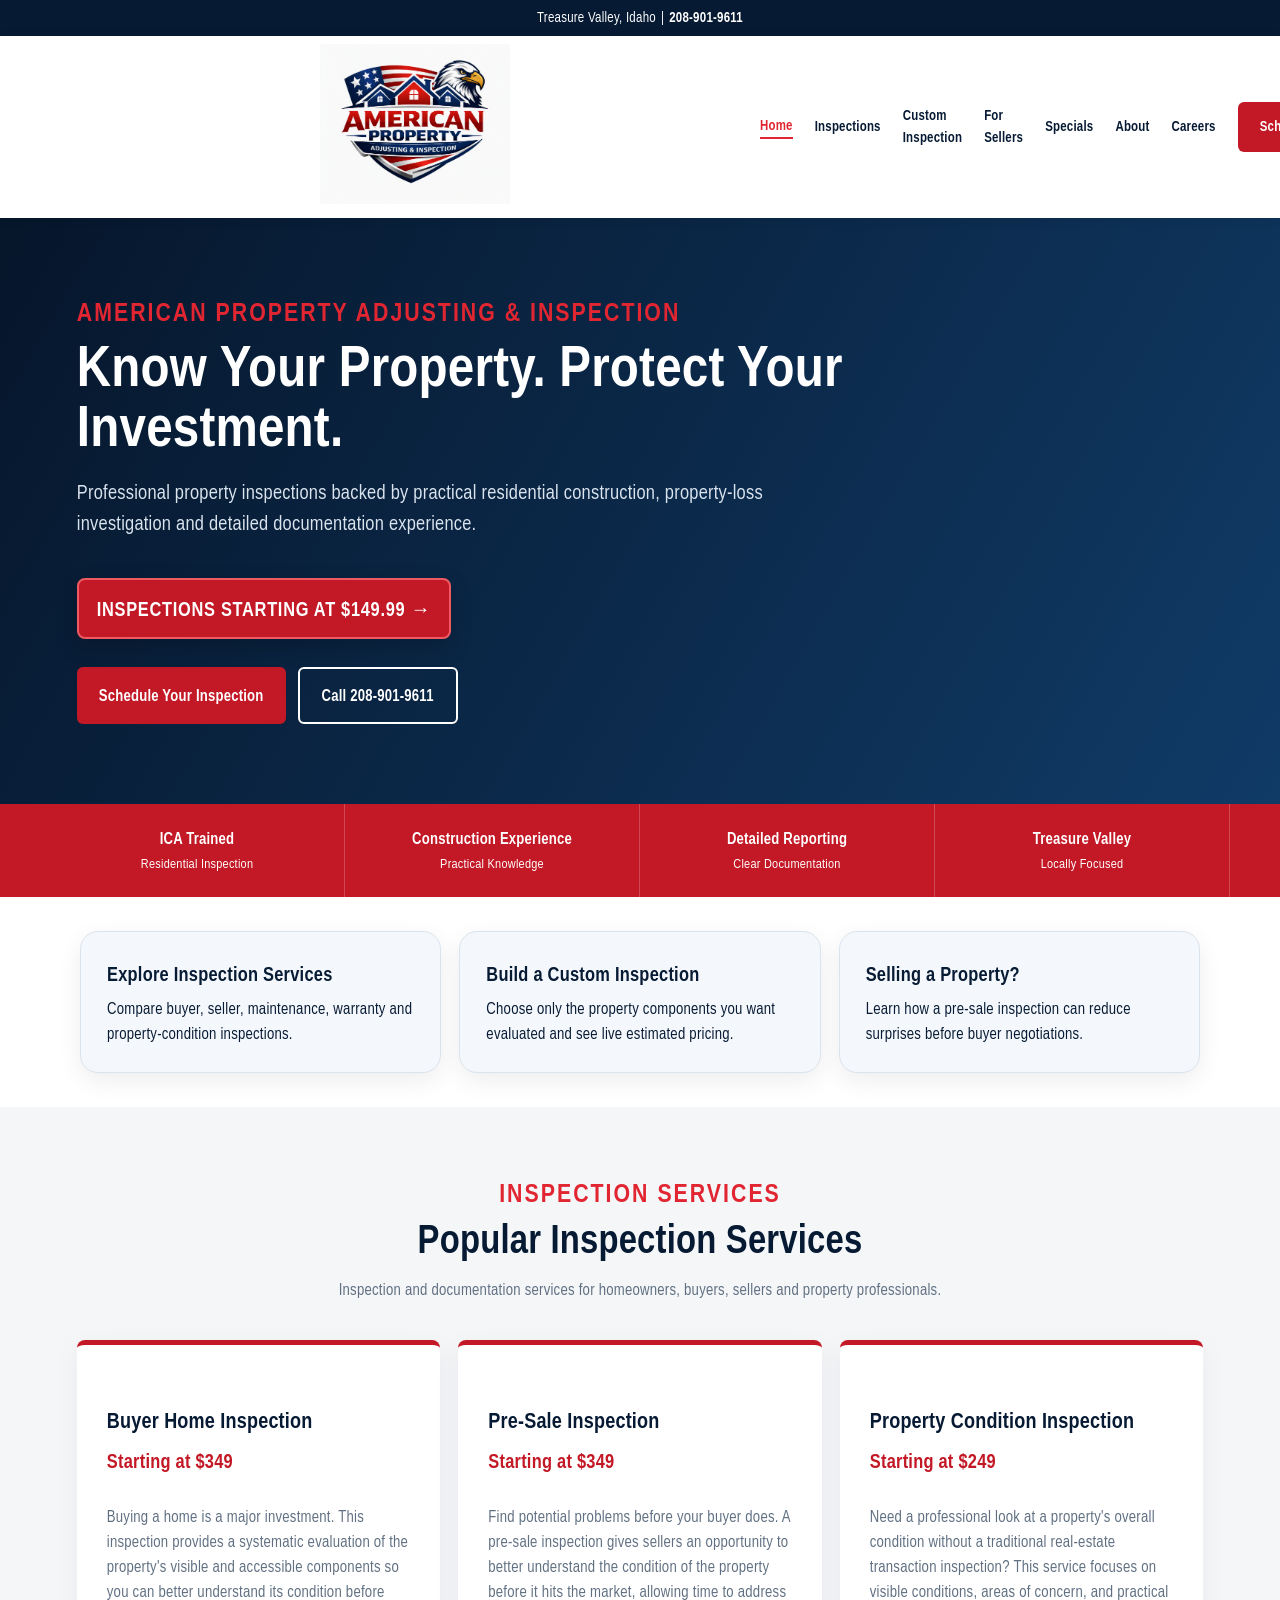
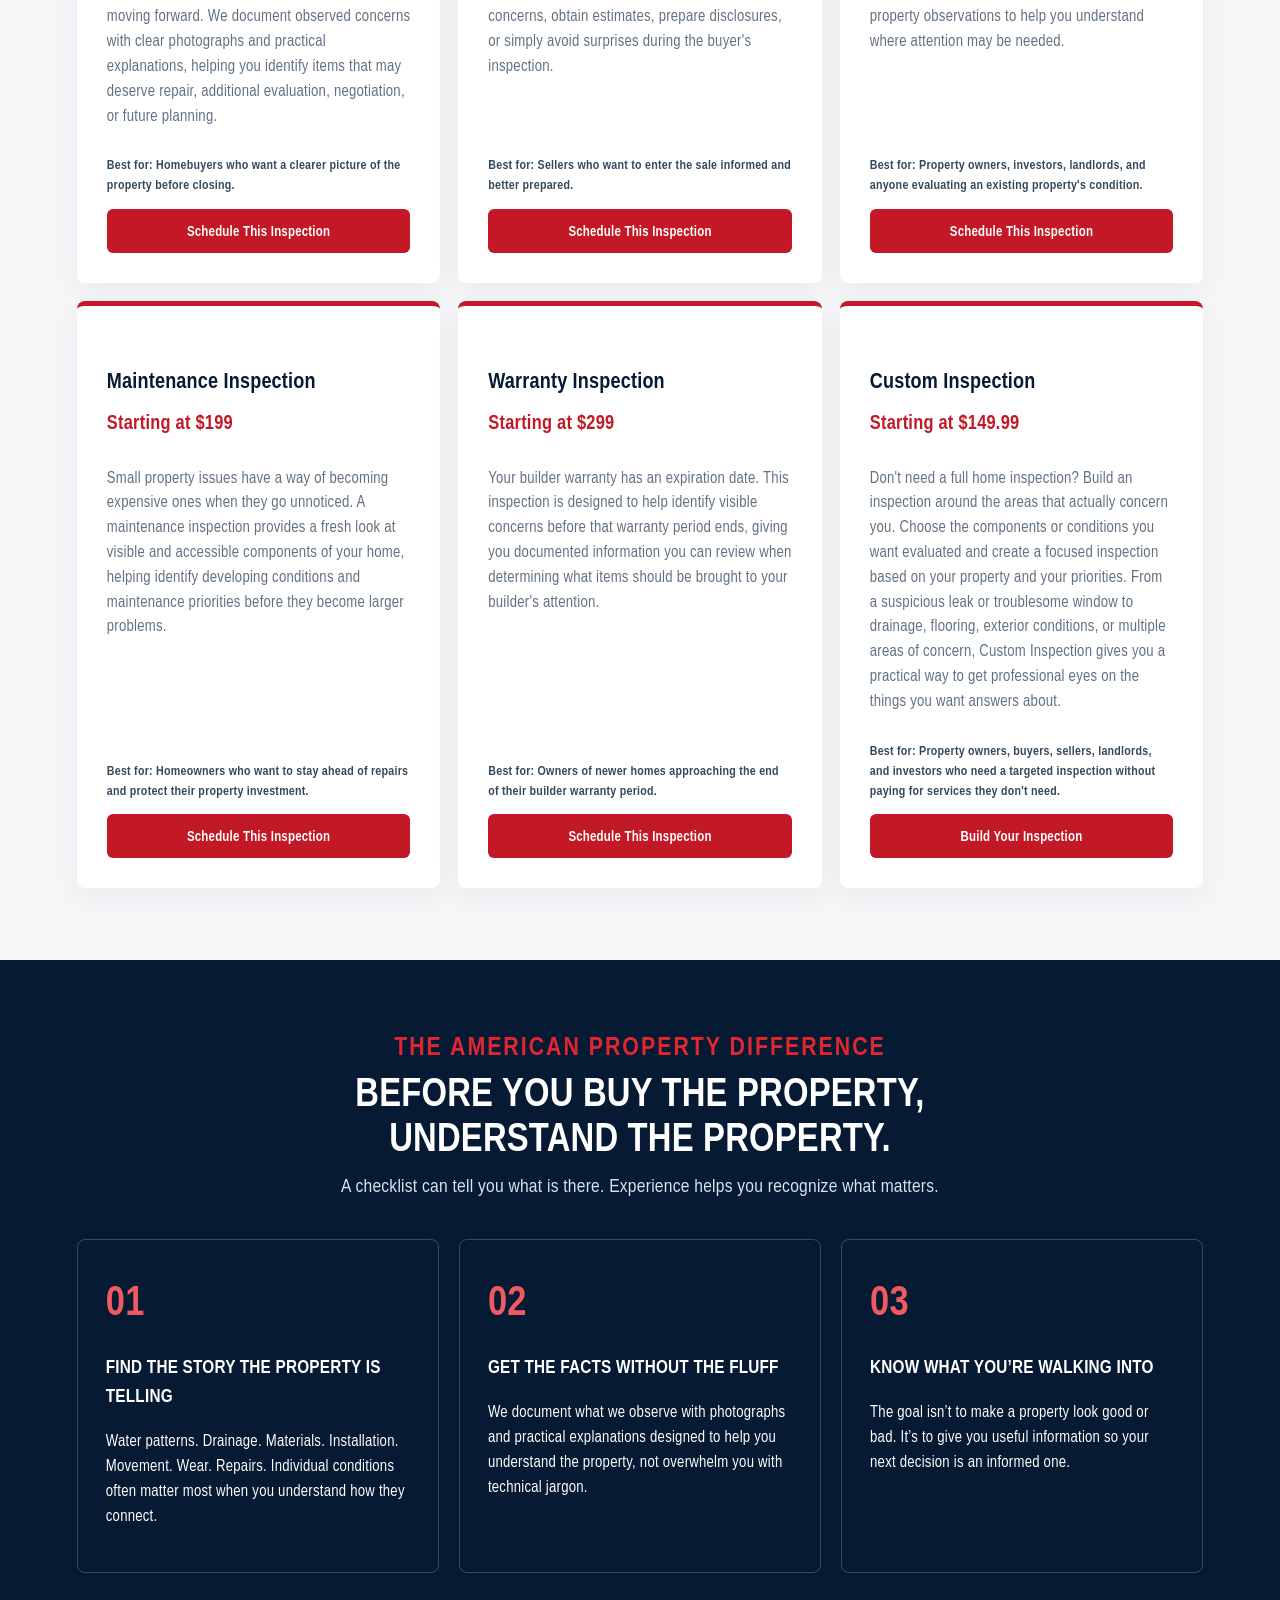
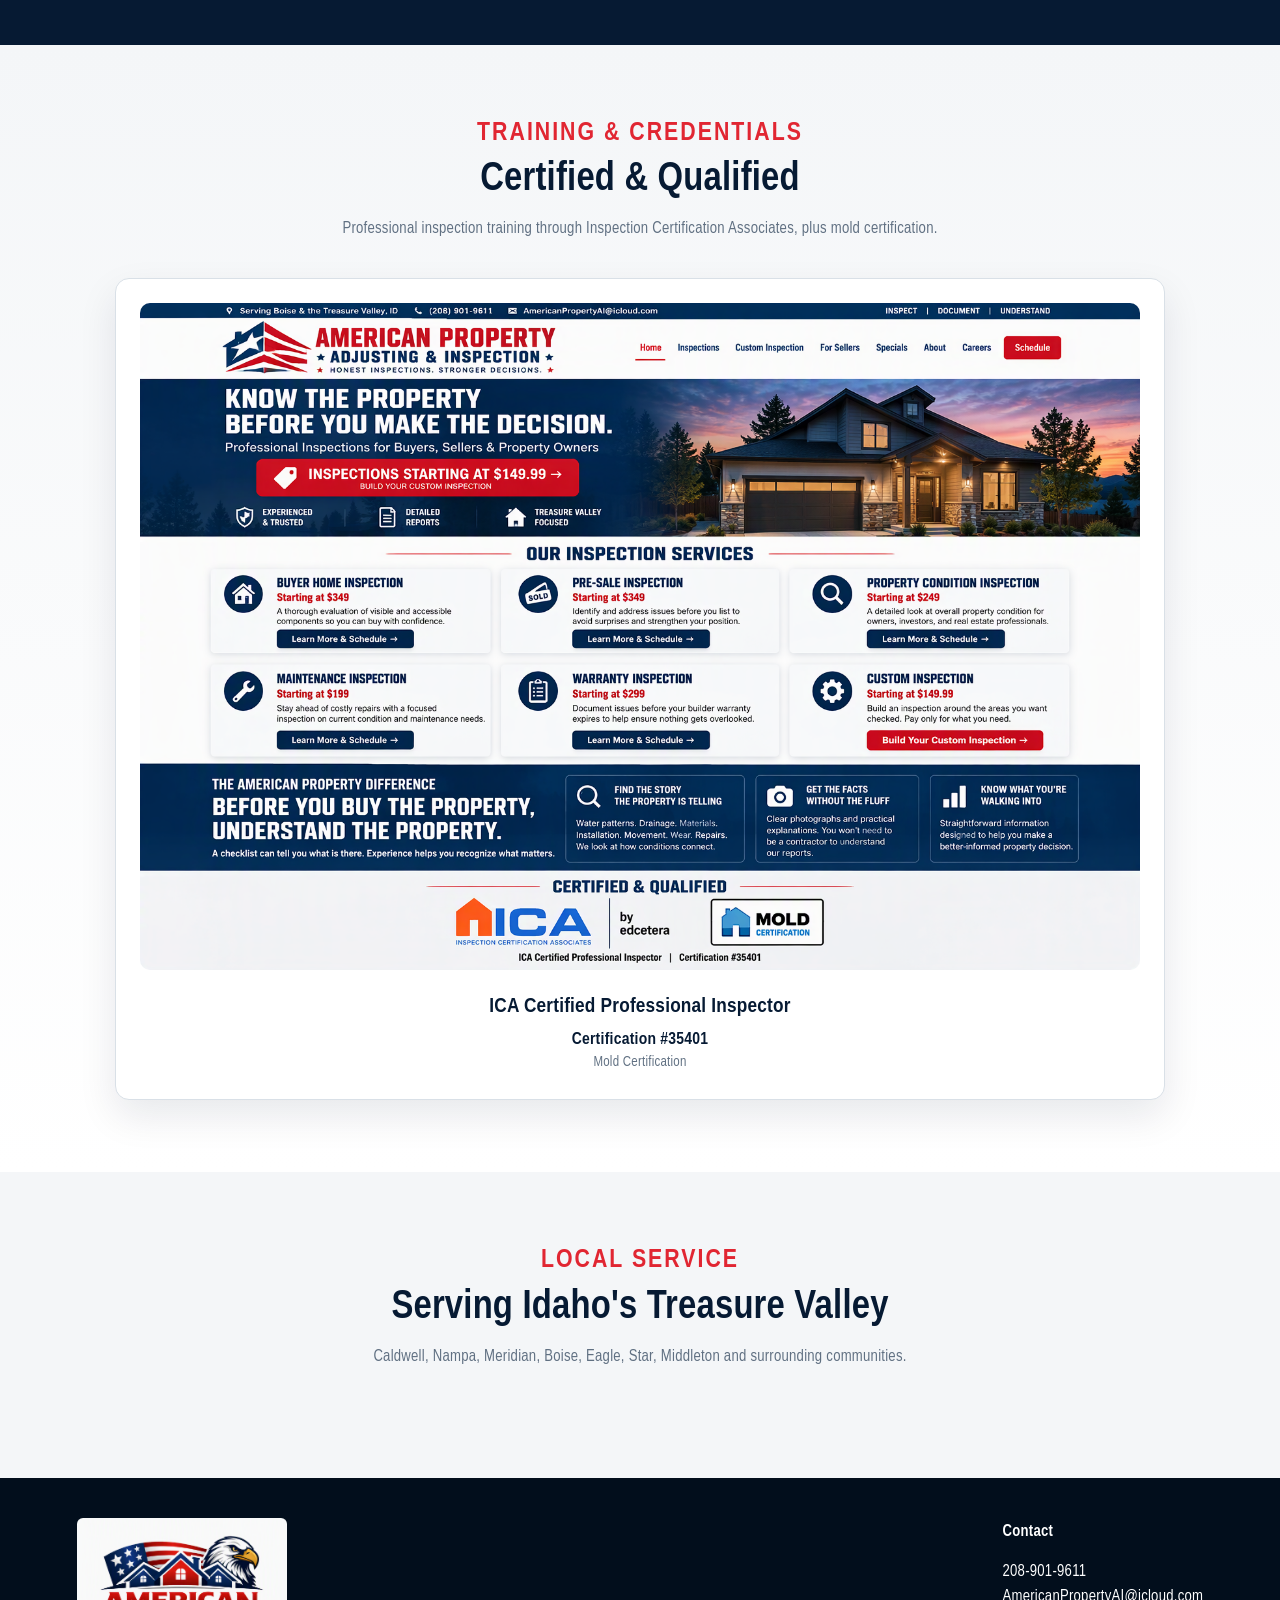
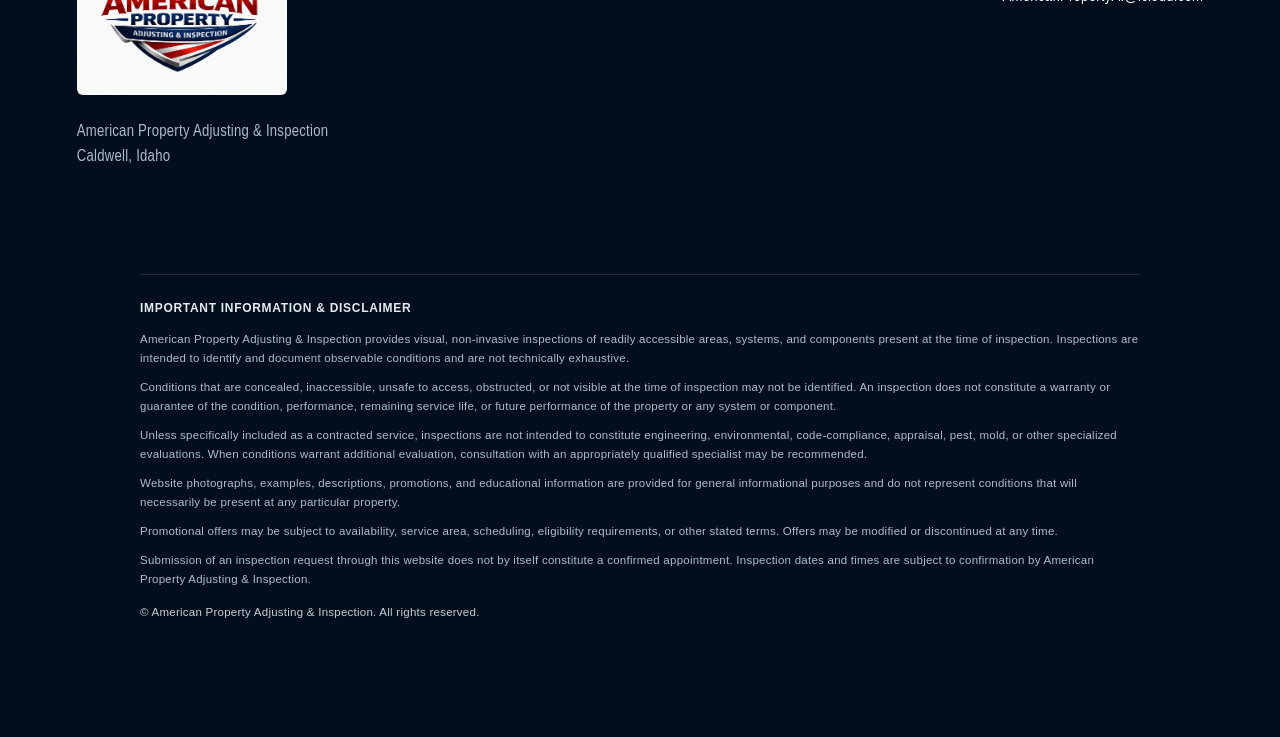
==== commit c5ea75a9: "Add professional certifications and correct $149.99 pricing" ====
--- a/index.html
+++ b/index.html
@@ -66,15 +66,14 @@
 #services .service-btn{margin-top:auto}
 @media(max-width:900px) and (min-width:801px){#services .cards{grid-template-columns:repeat(2,minmax(0,1fr))}}
 @media(max-width:800px){#services .cards{grid-template-columns:1fr}#services .service-card h3{min-height:auto}}
-</style><link href="premium-theme.css" rel="stylesheet"/></head><body><div class="top"><div class="topbar-inner"><span class="topbar-location">Serving Boise &amp; the Treasure Valley, ID</span><a class="topbar-phone" href="tel:2089019611">(208) 901-9611</a><a class="topbar-email" href="mailto:AmericanPropertyAI@icloud.com">AmericanPropertyAI@icloud.com</a><span class="top-motto">INSPECT  |  DOCUMENT  |  UNDERSTAND</span></div></div><header><div class="nav"><a aria-label="American Property Adjusting &amp; Inspection home" href="index.html"><img alt="American Property Adjusting &amp; Inspection logo" class="logo" src="logo.png"/></a><nav class="links"><a aria-current="page" href="index.html">Home</a><a href="inspections.html">Inspections</a><a href="custom-inspection.html">Custom Inspection</a><a href="sellers.html">For Sellers</a><a href="specials.html">Specials</a><a href="about.html">About</a><a href="careers.html">Careers</a><a class="btn" href="schedule.html">Schedule</a></nav><button aria-label="Menu" class="menu">☰</button></div></header><section class="hero"><div class="wrap"><span class="ey">AMERICAN PROPERTY ADJUSTING &amp; INSPECTION</span><h1>KNOW THE PROPERTY BEFORE YOU MAKE THE DECISION.</h1><p>Professional Inspections for Buyers, Sellers &amp; Property Owners</p><a aria-label="Build a custom inspection starting at 149 dollars and 99 cents" class="price-cta" href="custom-inspection.html">INSPECTIONS STARTING AT $149.99 →</a><div class="actions"><a class="btn" href="schedule.html">Schedule Your Inspection</a><a class="btn outline" href="tel:2089019611">Call 208-901-9611</a></div></div></section><section class="trust"><div class="trustin"><div><strong>ICA Trained</strong><small>Residential Inspection</small></div><div><strong>Construction Experience</strong><small>Practical Knowledge</small></div><div><strong>Detailed Reporting</strong><small>Clear Documentation</small></div><div><strong>Treasure Valley</strong><small>Locally Focused</small></div></div></section><section class="home-choices"><div class="choice-grid"><a class="choice" href="inspections.html"><strong>Explore Inspection Services</strong>Compare buyer, seller, maintenance, warranty and property-condition inspections.</a><a class="choice" href="custom-inspection.html"><strong>Build a Custom Inspection</strong>Choose only the property components you want evaluated and see live estimated pricing.</a><a class="choice" href="sellers.html"><strong>Selling a Property?</strong>Learn how a pre-sale inspection can reduce surprises before buyer negotiations.</a></div></section><section class="section light" id="services"><div class="wrap"><div class="head"><span class="ey" style="color:#e12632">INSPECTION SERVICES</span><h2>Popular Inspection Services</h2><p>Inspection and documentation services for homeowners, buyers, sellers and property professionals.</p></div><div class="cards">
+</style></head><body><div class="top"><div class="topbar-inner"><span class="topbar-location">Treasure Valley, Idaho</span><span>|</span><a class="topbar-phone" href="tel:2089019611">208-901-9611</a></div></div><header><div class="nav"><a aria-label="American Property Adjusting &amp; Inspection home" href="index.html"><img alt="American Property Adjusting &amp; Inspection logo" class="logo" src="logo.png"/></a><nav class="links"><a href="index.html">Home</a><a href="inspections.html">Inspections</a><a href="custom-inspection.html">Custom Inspection</a><a href="sellers.html">For Sellers</a><a href="specials.html">Specials</a><a href="about.html">About</a><a href="careers.html">Careers</a><a class="btn" href="schedule.html">Schedule</a></nav><button aria-label="Menu" class="menu">☰</button></div></header><section class="hero"><div class="wrap"><span class="ey">AMERICAN PROPERTY ADJUSTING &amp; INSPECTION</span><h1>Know Your Property. Protect Your Investment.</h1><p>Professional property inspections backed by practical residential construction, property-loss investigation and detailed documentation experience.</p><a aria-label="Build a custom inspection starting at 149 dollars and 99 cents" class="price-cta" href="custom-inspection.html">INSPECTIONS STARTING AT $149.99 →</a><div class="actions"><a class="btn" href="schedule.html">Schedule Your Inspection</a><a class="btn outline" href="tel:2089019611">Call 208-901-9611</a></div></div></section><section class="trust"><div class="trustin"><div><strong>ICA Trained</strong><small>Residential Inspection</small></div><div><strong>Construction Experience</strong><small>Practical Knowledge</small></div><div><strong>Detailed Reporting</strong><small>Clear Documentation</small></div><div><strong>Treasure Valley</strong><small>Locally Focused</small></div></div></section><section class="home-choices"><div class="choice-grid"><a class="choice" href="inspections.html"><strong>Explore Inspection Services</strong>Compare buyer, seller, maintenance, warranty and property-condition inspections.</a><a class="choice" href="custom-inspection.html"><strong>Build a Custom Inspection</strong>Choose only the property components you want evaluated and see live estimated pricing.</a><a class="choice" href="sellers.html"><strong>Selling a Property?</strong>Learn how a pre-sale inspection can reduce surprises before buyer negotiations.</a></div></section><section class="section light" id="services"><div class="wrap"><div class="head"><span class="ey" style="color:#e12632">INSPECTION SERVICES</span><h2>Popular Inspection Services</h2><p>Inspection and documentation services for homeowners, buyers, sellers and property professionals.</p></div><div class="cards">
 <article class="card service-card" data-inspection="Buyer Inspection" data-url="schedule.html?type=Buyer%20Inspection" tabindex="0"><h3>Buyer Home Inspection</h3><span class="service-price">Starting at $349</span><p>Buying a home is a major investment. This inspection provides a systematic evaluation of the property's visible and accessible components so you can better understand its condition before moving forward. We document observed concerns with clear photographs and practical explanations, helping you identify items that may deserve repair, additional evaluation, negotiation, or future planning.</p><p class="service-best"><strong>Best for:</strong> Homebuyers who want a clearer picture of the property before closing.</p><button class="btn service-btn" type="button">Schedule This Inspection</button></article>
-<article class="card service-card presale-award-card presale-award-home" data-inspection="Pre-Sale Inspection" data-url="schedule.html?type=Pre-Sale%20Inspection" tabindex="0"><h3>Pre-Sale Inspection</h3><span class="service-price">Starting at $349</span><p>Find potential problems before your buyer does. A pre-sale inspection gives sellers an opportunity to better understand the condition of the property before it hits the market, allowing time to address concerns, obtain estimates, prepare disclosures, or simply avoid surprises during the buyer's inspection.</p><p class="service-best"><strong>Best for:</strong> Sellers who want to enter the sale informed and better prepared.</p><button class="btn service-btn" type="button">Schedule This Inspection</button></article>
+<article class="card service-card" data-inspection="Pre-Sale Inspection" data-url="schedule.html?type=Pre-Sale%20Inspection" tabindex="0"><h3>Pre-Sale Inspection</h3><span class="service-price">Starting at $349</span><p>Find potential problems before your buyer does. A pre-sale inspection gives sellers an opportunity to better understand the condition of the property before it hits the market, allowing time to address concerns, obtain estimates, prepare disclosures, or simply avoid surprises during the buyer's inspection.</p><p class="service-best"><strong>Best for:</strong> Sellers who want to enter the sale informed and better prepared.</p><button class="btn service-btn" type="button">Schedule This Inspection</button></article>
 <article class="card service-card" data-inspection="Property Condition Inspection" data-url="schedule.html?type=Property%20Condition%20Inspection" tabindex="0"><h3>Property Condition Inspection</h3><span class="service-price">Starting at $249</span><p>Need a professional look at a property's overall condition without a traditional real-estate transaction inspection? This service focuses on visible conditions, areas of concern, and practical property observations to help you understand where attention may be needed.</p><p class="service-best"><strong>Best for:</strong> Property owners, investors, landlords, and anyone evaluating an existing property's condition.</p><button class="btn service-btn" type="button">Schedule This Inspection</button></article>
 <article class="card service-card" data-inspection="Maintenance Inspection" data-url="schedule.html?type=Maintenance%20Inspection" tabindex="0"><h3>Maintenance Inspection</h3><span class="service-price">Starting at $199</span><p>Small property issues have a way of becoming expensive ones when they go unnoticed. A maintenance inspection provides a fresh look at visible and accessible components of your home, helping identify developing conditions and maintenance priorities before they become larger problems.</p><p class="service-best"><strong>Best for:</strong> Homeowners who want to stay ahead of repairs and protect their property investment.</p><button class="btn service-btn" type="button">Schedule This Inspection</button></article>
 <article class="card service-card" data-inspection="Warranty Inspection" data-url="schedule.html?type=Warranty%20Inspection" tabindex="0"><h3>Warranty Inspection</h3><span class="service-price">Starting at $299</span><p>Your builder warranty has an expiration date. This inspection is designed to help identify visible concerns before that warranty period ends, giving you documented information you can review when determining what items should be brought to your builder's attention.</p><p class="service-best"><strong>Best for:</strong> Owners of newer homes approaching the end of their builder warranty period.</p><button class="btn service-btn" type="button">Schedule This Inspection</button></article>
 <article class="card service-card custom-service-card" data-inspection="Custom Inspection" data-url="custom-inspection.html" tabindex="0"><h3>Custom Inspection</h3><span class="service-price">Starting at $149.99</span><p>Don't need a full home inspection? Build an inspection around the areas that actually concern you. Choose the components or conditions you want evaluated and create a focused inspection based on your property and your priorities. From a suspicious leak or troublesome window to drainage, flooring, exterior conditions, or multiple areas of concern, Custom Inspection gives you a practical way to get professional eyes on the things you want answers about.</p><p class="service-best"><strong>Best for:</strong> Property owners, buyers, sellers, landlords, and investors who need a targeted inspection without paying for services they don't need.</p><button class="btn service-btn" type="button">Build Your Inspection</button></article>
-</div></div></section><section class="section process" id="about"><div class="wrap"><div class="head"><span class="ey">THE AMERICAN PROPERTY DIFFERENCE</span><h2>BEFORE YOU BUY THE PROPERTY, UNDERSTAND THE PROPERTY.</h2><p style="color:#d9e5ef;font-size:19px;max-width:820px;margin:0 auto">A checklist can tell you what is there. Experience helps you recognize what matters.</p></div><div class="steps"><div class="step"><div class="num">01</div><h3>FIND THE STORY THE PROPERTY IS TELLING</h3><p>Water patterns. Drainage. Materials. Installation. Movement. Wear. Repairs. Individual conditions often matter most when you understand how they connect.</p></div><div class="step"><div class="num">02</div><h3>GET THE FACTS WITHOUT THE FLUFF</h3><p>We document what we observe with photographs and practical explanations designed to help you understand the property, not overwhelm you with technical jargon.</p></div><div class="step"><div class="num">03</div><h3>KNOW WHAT YOU’RE WALKING INTO</h3><p>The goal isn’t to make a property look good or bad. It’s to give you useful information so your next decision is an informed one.</p></div></div></div></section><section class="credentials" id="credentials"><div class="wrap"><div class="head"><span class="ey" style="color:#e12632">TRAINING &amp; CREDENTIALS</span><h2>Certified &amp; Qualified</h2><p>Professional inspection training through Inspection Certification Associates, plus mold certification.</p></div><div style="max-width:1050px;margin:34px auto 0"></div><div class="credential-showcase"><div class="ica-lockup"><div class="ica-mark">ICA</div><div class="ica-by">by
-edcetera</div></div><div class="mold-lockup">MOLD<small>CERTIFICATION</small></div><div class="credential-id">ICA Certified Professional Inspector<span>|</span>Certification #35401</div></div></div><div class="visual-credit" style="text-align:center;font-size:10px;color:#708090;margin-top:12px">Hero visual generated with Microsoft Copilot.</div></section><section class="section light"><div class="wrap head"><span class="ey" style="color:#e12632">LOCAL SERVICE</span><h2>Serving Idaho's Treasure Valley</h2><p>Caldwell, Nampa, Meridian, Boise, Eagle, Star, Middleton and surrounding communities.</p></div></section><footer><div class="foot"><div><img alt="American Property Adjusting &amp; Inspection" class="flogo" src="logo.png"/><p>American Property Adjusting &amp; Inspection<br/>Caldwell, Idaho</p></div><div><strong style="color:white">Contact</strong><p><a href="tel:2089019611" style="color:white">208-901-9611</a><br/><a href="mailto:AmericanPropertyAI@icloud.com" style="color:white">AmericanPropertyAI@icloud.com</a></p></div></div></footer><section aria-label="Important information and disclaimer" class="site-disclaimer">
+</div></div></section><section class="section process" id="about"><div class="wrap"><div class="head"><span class="ey">THE AMERICAN PROPERTY DIFFERENCE</span><h2>BEFORE YOU BUY THE PROPERTY, UNDERSTAND THE PROPERTY.</h2><p style="color:#d9e5ef;font-size:19px;max-width:820px;margin:0 auto">A checklist can tell you what is there. Experience helps you recognize what matters.</p></div><div class="steps"><div class="step"><div class="num">01</div><h3>FIND THE STORY THE PROPERTY IS TELLING</h3><p>Water patterns. Drainage. Materials. Installation. Movement. Wear. Repairs. Individual conditions often matter most when you understand how they connect.</p></div><div class="step"><div class="num">02</div><h3>GET THE FACTS WITHOUT THE FLUFF</h3><p>We document what we observe with photographs and practical explanations designed to help you understand the property, not overwhelm you with technical jargon.</p></div><div class="step"><div class="num">03</div><h3>KNOW WHAT YOU’RE WALKING INTO</h3><p>The goal isn’t to make a property look good or bad. It’s to give you useful information so your next decision is an informed one.</p></div></div></div></section><section class="credentials" id="credentials"><div class="wrap"><div class="head"><span class="ey" style="color:#e12632">TRAINING &amp; CREDENTIALS</span><h2>Certified &amp; Qualified</h2><p>Professional inspection training through Inspection Certification Associates, plus mold certification.</p></div><div style="max-width:1050px;margin:34px auto 0"><div class="credential-card" style="text-align:center;padding:24px"><img alt="Professional certification presentation for American Property Adjusting &amp; Inspection" src="certifications-professional.png" style="display:block;width:100%;height:auto;margin:0 auto;border-radius:10px"/><div class="credential-note" style="padding-top:18px"><h3>ICA Certified Professional Inspector</h3><p style="font-weight:900;color:#061a33;font-size:17px">Certification #35401</p><p>Mold Certification</p></div></div></div></div></section><section class="section light"><div class="wrap head"><span class="ey" style="color:#e12632">LOCAL SERVICE</span><h2>Serving Idaho's Treasure Valley</h2><p>Caldwell, Nampa, Meridian, Boise, Eagle, Star, Middleton and surrounding communities.</p></div></section><footer><div class="foot"><div><img alt="American Property Adjusting &amp; Inspection" class="flogo" src="logo.png"/><p>American Property Adjusting &amp; Inspection<br/>Caldwell, Idaho</p></div><div><strong style="color:white">Contact</strong><p><a href="tel:2089019611" style="color:white">208-901-9611</a><br/><a href="mailto:AmericanPropertyAI@icloud.com" style="color:white">AmericanPropertyAI@icloud.com</a></p></div></div></footer><section aria-label="Important information and disclaimer" class="site-disclaimer">
 <div class="site-disclaimer-inner">
 <h3>IMPORTANT INFORMATION &amp; DISCLAIMER</h3>
 <p>American Property Adjusting &amp; Inspection provides visual, non-invasive inspections of readily accessible areas, systems, and components present at the time of inspection. Inspections are intended to identify and document observable conditions and are not technically exhaustive.</p>
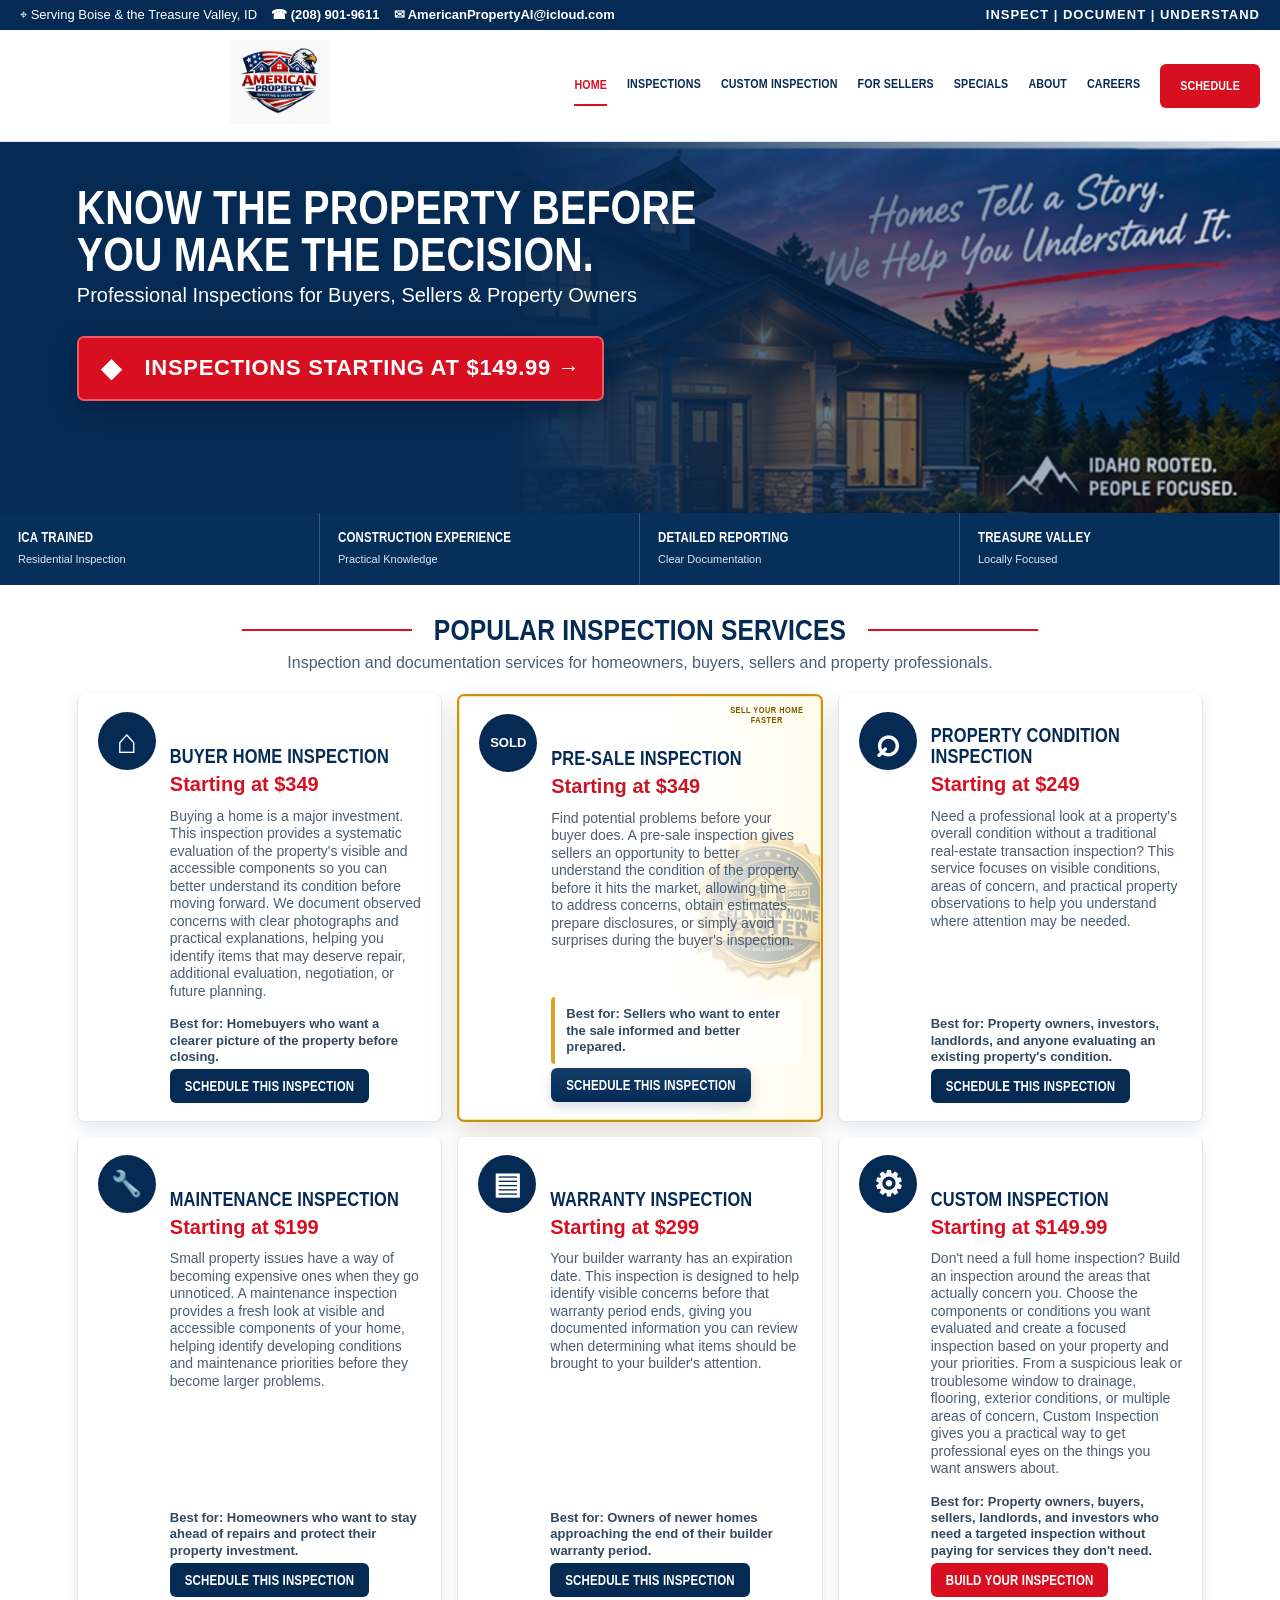
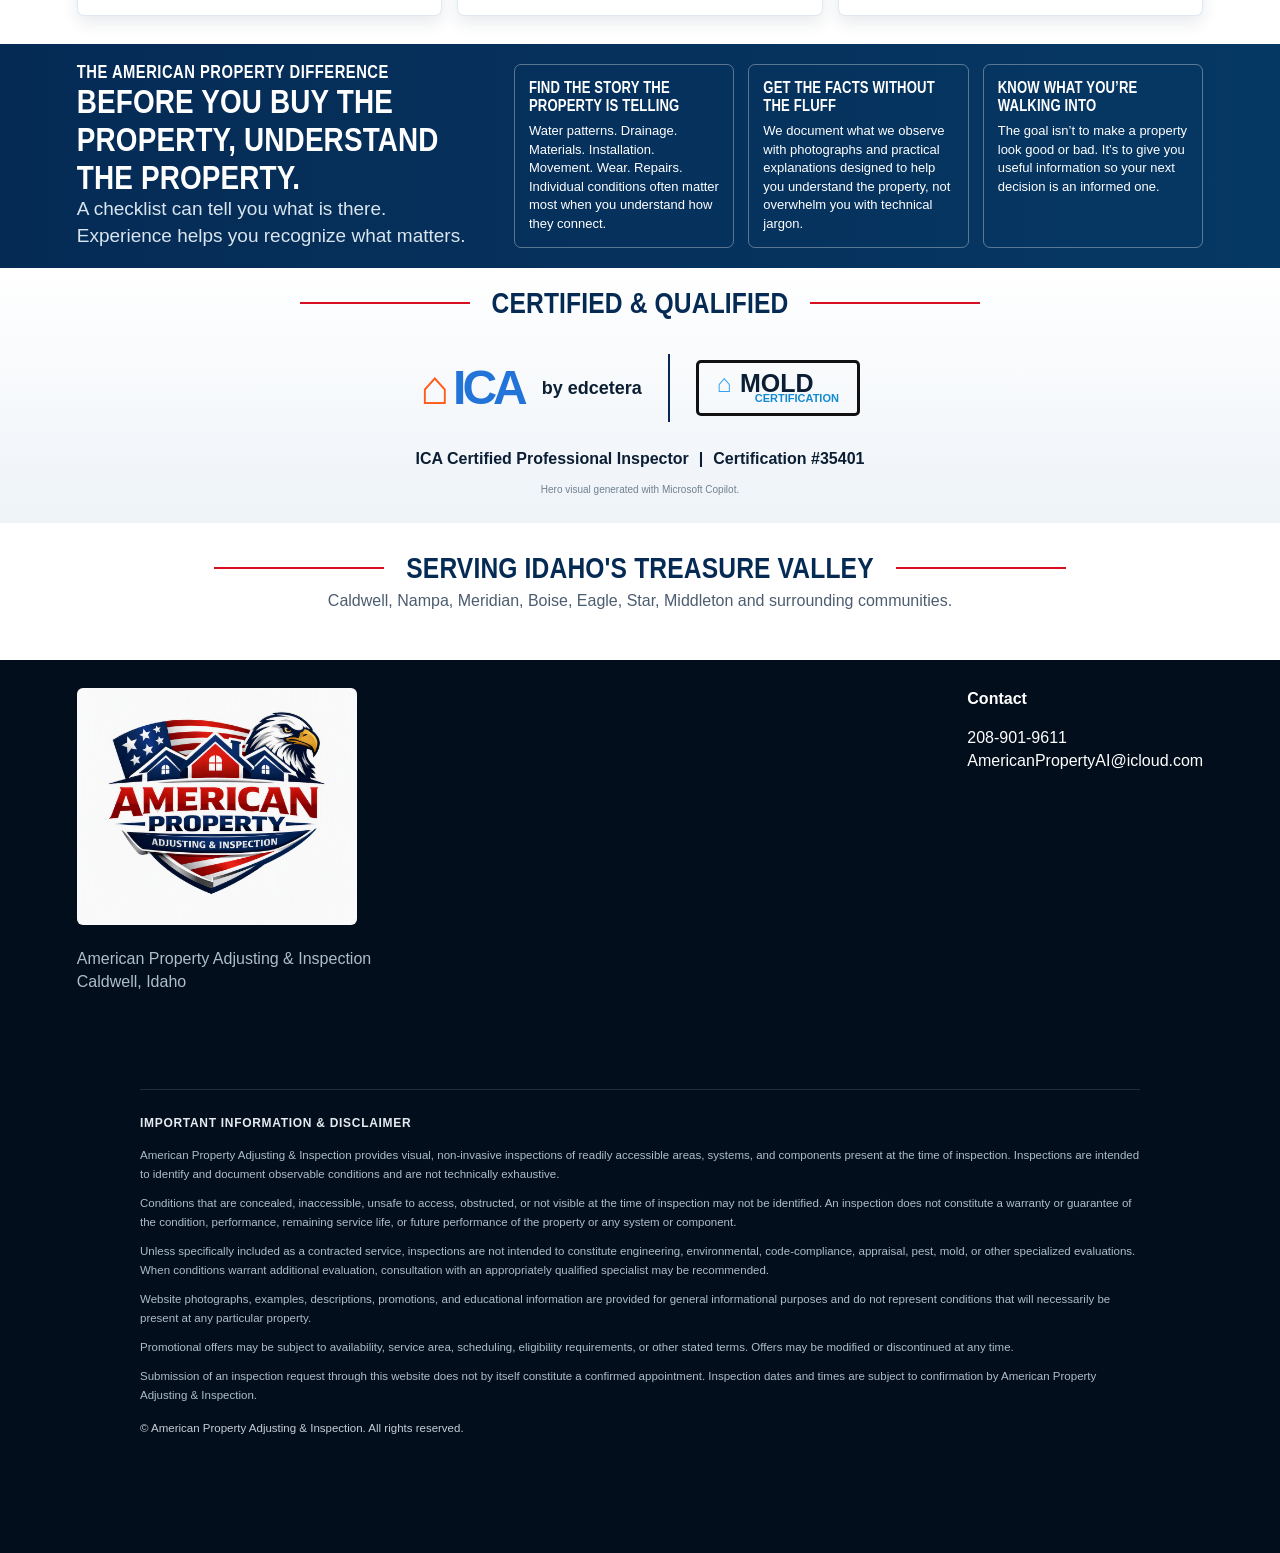
==== commit 86f2006f: "Add Sell Your Home Faster award to Pre-Sale Inspection" ====
--- a/index.html
+++ b/index.html
@@ -66,14 +66,15 @@
 #services .service-btn{margin-top:auto}
 @media(max-width:900px) and (min-width:801px){#services .cards{grid-template-columns:repeat(2,minmax(0,1fr))}}
 @media(max-width:800px){#services .cards{grid-template-columns:1fr}#services .service-card h3{min-height:auto}}
-</style></head><body><div class="top"><div class="topbar-inner"><span class="topbar-location">Treasure Valley, Idaho</span><span>|</span><a class="topbar-phone" href="tel:2089019611">208-901-9611</a></div></div><header><div class="nav"><a aria-label="American Property Adjusting &amp; Inspection home" href="index.html"><img alt="American Property Adjusting &amp; Inspection logo" class="logo" src="logo.png"/></a><nav class="links"><a href="index.html">Home</a><a href="inspections.html">Inspections</a><a href="custom-inspection.html">Custom Inspection</a><a href="sellers.html">For Sellers</a><a href="specials.html">Specials</a><a href="about.html">About</a><a href="careers.html">Careers</a><a class="btn" href="schedule.html">Schedule</a></nav><button aria-label="Menu" class="menu">☰</button></div></header><section class="hero"><div class="wrap"><span class="ey">AMERICAN PROPERTY ADJUSTING &amp; INSPECTION</span><h1>Know Your Property. Protect Your Investment.</h1><p>Professional property inspections backed by practical residential construction, property-loss investigation and detailed documentation experience.</p><a aria-label="Build a custom inspection starting at 149 dollars and 99 cents" class="price-cta" href="custom-inspection.html">INSPECTIONS STARTING AT $149.99 →</a><div class="actions"><a class="btn" href="schedule.html">Schedule Your Inspection</a><a class="btn outline" href="tel:2089019611">Call 208-901-9611</a></div></div></section><section class="trust"><div class="trustin"><div><strong>ICA Trained</strong><small>Residential Inspection</small></div><div><strong>Construction Experience</strong><small>Practical Knowledge</small></div><div><strong>Detailed Reporting</strong><small>Clear Documentation</small></div><div><strong>Treasure Valley</strong><small>Locally Focused</small></div></div></section><section class="home-choices"><div class="choice-grid"><a class="choice" href="inspections.html"><strong>Explore Inspection Services</strong>Compare buyer, seller, maintenance, warranty and property-condition inspections.</a><a class="choice" href="custom-inspection.html"><strong>Build a Custom Inspection</strong>Choose only the property components you want evaluated and see live estimated pricing.</a><a class="choice" href="sellers.html"><strong>Selling a Property?</strong>Learn how a pre-sale inspection can reduce surprises before buyer negotiations.</a></div></section><section class="section light" id="services"><div class="wrap"><div class="head"><span class="ey" style="color:#e12632">INSPECTION SERVICES</span><h2>Popular Inspection Services</h2><p>Inspection and documentation services for homeowners, buyers, sellers and property professionals.</p></div><div class="cards">
+</style><link href="premium-theme.css" rel="stylesheet"/></head><body><div class="top"><div class="topbar-inner"><span class="topbar-location">Serving Boise &amp; the Treasure Valley, ID</span><a class="topbar-phone" href="tel:2089019611">(208) 901-9611</a><a class="topbar-email" href="mailto:AmericanPropertyAI@icloud.com">AmericanPropertyAI@icloud.com</a><span class="top-motto">INSPECT  |  DOCUMENT  |  UNDERSTAND</span></div></div><header><div class="nav"><a aria-label="American Property Adjusting &amp; Inspection home" href="index.html"><img alt="American Property Adjusting &amp; Inspection logo" class="logo" src="logo.png"/></a><nav class="links"><a aria-current="page" href="index.html">Home</a><a href="inspections.html">Inspections</a><a href="custom-inspection.html">Custom Inspection</a><a href="sellers.html">For Sellers</a><a href="specials.html">Specials</a><a href="about.html">About</a><a href="careers.html">Careers</a><a class="btn" href="schedule.html">Schedule</a></nav><button aria-label="Menu" class="menu">☰</button></div></header><section class="hero"><div class="wrap"><span class="ey">AMERICAN PROPERTY ADJUSTING &amp; INSPECTION</span><h1>KNOW THE PROPERTY BEFORE YOU MAKE THE DECISION.</h1><p>Professional Inspections for Buyers, Sellers &amp; Property Owners</p><a aria-label="Build a custom inspection starting at 149 dollars and 99 cents" class="price-cta" href="custom-inspection.html">INSPECTIONS STARTING AT $149.99 →</a><div class="actions"><a class="btn" href="schedule.html">Schedule Your Inspection</a><a class="btn outline" href="tel:2089019611">Call 208-901-9611</a></div></div></section><section class="trust"><div class="trustin"><div><strong>ICA Trained</strong><small>Residential Inspection</small></div><div><strong>Construction Experience</strong><small>Practical Knowledge</small></div><div><strong>Detailed Reporting</strong><small>Clear Documentation</small></div><div><strong>Treasure Valley</strong><small>Locally Focused</small></div></div></section><section class="home-choices"><div class="choice-grid"><a class="choice" href="inspections.html"><strong>Explore Inspection Services</strong>Compare buyer, seller, maintenance, warranty and property-condition inspections.</a><a class="choice" href="custom-inspection.html"><strong>Build a Custom Inspection</strong>Choose only the property components you want evaluated and see live estimated pricing.</a><a class="choice" href="sellers.html"><strong>Selling a Property?</strong>Learn how a pre-sale inspection can reduce surprises before buyer negotiations.</a></div></section><section class="section light" id="services"><div class="wrap"><div class="head"><span class="ey" style="color:#e12632">INSPECTION SERVICES</span><h2>Popular Inspection Services</h2><p>Inspection and documentation services for homeowners, buyers, sellers and property professionals.</p></div><div class="cards">
 <article class="card service-card" data-inspection="Buyer Inspection" data-url="schedule.html?type=Buyer%20Inspection" tabindex="0"><h3>Buyer Home Inspection</h3><span class="service-price">Starting at $349</span><p>Buying a home is a major investment. This inspection provides a systematic evaluation of the property's visible and accessible components so you can better understand its condition before moving forward. We document observed concerns with clear photographs and practical explanations, helping you identify items that may deserve repair, additional evaluation, negotiation, or future planning.</p><p class="service-best"><strong>Best for:</strong> Homebuyers who want a clearer picture of the property before closing.</p><button class="btn service-btn" type="button">Schedule This Inspection</button></article>
-<article class="card service-card" data-inspection="Pre-Sale Inspection" data-url="schedule.html?type=Pre-Sale%20Inspection" tabindex="0"><h3>Pre-Sale Inspection</h3><span class="service-price">Starting at $349</span><p>Find potential problems before your buyer does. A pre-sale inspection gives sellers an opportunity to better understand the condition of the property before it hits the market, allowing time to address concerns, obtain estimates, prepare disclosures, or simply avoid surprises during the buyer's inspection.</p><p class="service-best"><strong>Best for:</strong> Sellers who want to enter the sale informed and better prepared.</p><button class="btn service-btn" type="button">Schedule This Inspection</button></article>
+<article class="card service-card presale-award-card presale-award-home" data-inspection="Pre-Sale Inspection" data-url="schedule.html?type=Pre-Sale%20Inspection" tabindex="0"><h3>Pre-Sale Inspection</h3><span class="service-price">Starting at $349</span><p>Find potential problems before your buyer does. A pre-sale inspection gives sellers an opportunity to better understand the condition of the property before it hits the market, allowing time to address concerns, obtain estimates, prepare disclosures, or simply avoid surprises during the buyer's inspection.</p><p class="service-best"><strong>Best for:</strong> Sellers who want to enter the sale informed and better prepared.</p><button class="btn service-btn" type="button">Schedule This Inspection</button></article>
 <article class="card service-card" data-inspection="Property Condition Inspection" data-url="schedule.html?type=Property%20Condition%20Inspection" tabindex="0"><h3>Property Condition Inspection</h3><span class="service-price">Starting at $249</span><p>Need a professional look at a property's overall condition without a traditional real-estate transaction inspection? This service focuses on visible conditions, areas of concern, and practical property observations to help you understand where attention may be needed.</p><p class="service-best"><strong>Best for:</strong> Property owners, investors, landlords, and anyone evaluating an existing property's condition.</p><button class="btn service-btn" type="button">Schedule This Inspection</button></article>
 <article class="card service-card" data-inspection="Maintenance Inspection" data-url="schedule.html?type=Maintenance%20Inspection" tabindex="0"><h3>Maintenance Inspection</h3><span class="service-price">Starting at $199</span><p>Small property issues have a way of becoming expensive ones when they go unnoticed. A maintenance inspection provides a fresh look at visible and accessible components of your home, helping identify developing conditions and maintenance priorities before they become larger problems.</p><p class="service-best"><strong>Best for:</strong> Homeowners who want to stay ahead of repairs and protect their property investment.</p><button class="btn service-btn" type="button">Schedule This Inspection</button></article>
 <article class="card service-card" data-inspection="Warranty Inspection" data-url="schedule.html?type=Warranty%20Inspection" tabindex="0"><h3>Warranty Inspection</h3><span class="service-price">Starting at $299</span><p>Your builder warranty has an expiration date. This inspection is designed to help identify visible concerns before that warranty period ends, giving you documented information you can review when determining what items should be brought to your builder's attention.</p><p class="service-best"><strong>Best for:</strong> Owners of newer homes approaching the end of their builder warranty period.</p><button class="btn service-btn" type="button">Schedule This Inspection</button></article>
 <article class="card service-card custom-service-card" data-inspection="Custom Inspection" data-url="custom-inspection.html" tabindex="0"><h3>Custom Inspection</h3><span class="service-price">Starting at $149.99</span><p>Don't need a full home inspection? Build an inspection around the areas that actually concern you. Choose the components or conditions you want evaluated and create a focused inspection based on your property and your priorities. From a suspicious leak or troublesome window to drainage, flooring, exterior conditions, or multiple areas of concern, Custom Inspection gives you a practical way to get professional eyes on the things you want answers about.</p><p class="service-best"><strong>Best for:</strong> Property owners, buyers, sellers, landlords, and investors who need a targeted inspection without paying for services they don't need.</p><button class="btn service-btn" type="button">Build Your Inspection</button></article>
-</div></div></section><section class="section process" id="about"><div class="wrap"><div class="head"><span class="ey">THE AMERICAN PROPERTY DIFFERENCE</span><h2>BEFORE YOU BUY THE PROPERTY, UNDERSTAND THE PROPERTY.</h2><p style="color:#d9e5ef;font-size:19px;max-width:820px;margin:0 auto">A checklist can tell you what is there. Experience helps you recognize what matters.</p></div><div class="steps"><div class="step"><div class="num">01</div><h3>FIND THE STORY THE PROPERTY IS TELLING</h3><p>Water patterns. Drainage. Materials. Installation. Movement. Wear. Repairs. Individual conditions often matter most when you understand how they connect.</p></div><div class="step"><div class="num">02</div><h3>GET THE FACTS WITHOUT THE FLUFF</h3><p>We document what we observe with photographs and practical explanations designed to help you understand the property, not overwhelm you with technical jargon.</p></div><div class="step"><div class="num">03</div><h3>KNOW WHAT YOU’RE WALKING INTO</h3><p>The goal isn’t to make a property look good or bad. It’s to give you useful information so your next decision is an informed one.</p></div></div></div></section><section class="credentials" id="credentials"><div class="wrap"><div class="head"><span class="ey" style="color:#e12632">TRAINING &amp; CREDENTIALS</span><h2>Certified &amp; Qualified</h2><p>Professional inspection training through Inspection Certification Associates, plus mold certification.</p></div><div style="max-width:1050px;margin:34px auto 0"><div class="credential-card" style="text-align:center;padding:24px"><img alt="Professional certification presentation for American Property Adjusting &amp; Inspection" src="certifications-professional.png" style="display:block;width:100%;height:auto;margin:0 auto;border-radius:10px"/><div class="credential-note" style="padding-top:18px"><h3>ICA Certified Professional Inspector</h3><p style="font-weight:900;color:#061a33;font-size:17px">Certification #35401</p><p>Mold Certification</p></div></div></div></div></section><section class="section light"><div class="wrap head"><span class="ey" style="color:#e12632">LOCAL SERVICE</span><h2>Serving Idaho's Treasure Valley</h2><p>Caldwell, Nampa, Meridian, Boise, Eagle, Star, Middleton and surrounding communities.</p></div></section><footer><div class="foot"><div><img alt="American Property Adjusting &amp; Inspection" class="flogo" src="logo.png"/><p>American Property Adjusting &amp; Inspection<br/>Caldwell, Idaho</p></div><div><strong style="color:white">Contact</strong><p><a href="tel:2089019611" style="color:white">208-901-9611</a><br/><a href="mailto:AmericanPropertyAI@icloud.com" style="color:white">AmericanPropertyAI@icloud.com</a></p></div></div></footer><section aria-label="Important information and disclaimer" class="site-disclaimer">
+</div></div></section><section class="section process" id="about"><div class="wrap"><div class="head"><span class="ey">THE AMERICAN PROPERTY DIFFERENCE</span><h2>BEFORE YOU BUY THE PROPERTY, UNDERSTAND THE PROPERTY.</h2><p style="color:#d9e5ef;font-size:19px;max-width:820px;margin:0 auto">A checklist can tell you what is there. Experience helps you recognize what matters.</p></div><div class="steps"><div class="step"><div class="num">01</div><h3>FIND THE STORY THE PROPERTY IS TELLING</h3><p>Water patterns. Drainage. Materials. Installation. Movement. Wear. Repairs. Individual conditions often matter most when you understand how they connect.</p></div><div class="step"><div class="num">02</div><h3>GET THE FACTS WITHOUT THE FLUFF</h3><p>We document what we observe with photographs and practical explanations designed to help you understand the property, not overwhelm you with technical jargon.</p></div><div class="step"><div class="num">03</div><h3>KNOW WHAT YOU’RE WALKING INTO</h3><p>The goal isn’t to make a property look good or bad. It’s to give you useful information so your next decision is an informed one.</p></div></div></div></section><section class="credentials" id="credentials"><div class="wrap"><div class="head"><span class="ey" style="color:#e12632">TRAINING &amp; CREDENTIALS</span><h2>Certified &amp; Qualified</h2><p>Professional inspection training through Inspection Certification Associates, plus mold certification.</p></div><div style="max-width:1050px;margin:34px auto 0"></div><div class="credential-showcase"><div class="ica-lockup"><div class="ica-mark">ICA</div><div class="ica-by">by
+edcetera</div></div><div class="mold-lockup">MOLD<small>CERTIFICATION</small></div><div class="credential-id">ICA Certified Professional Inspector<span>|</span>Certification #35401</div></div></div><div class="visual-credit" style="text-align:center;font-size:10px;color:#708090;margin-top:12px">Hero visual generated with Microsoft Copilot.</div></section><section class="section light"><div class="wrap head"><span class="ey" style="color:#e12632">LOCAL SERVICE</span><h2>Serving Idaho's Treasure Valley</h2><p>Caldwell, Nampa, Meridian, Boise, Eagle, Star, Middleton and surrounding communities.</p></div></section><footer><div class="foot"><div><img alt="American Property Adjusting &amp; Inspection" class="flogo" src="logo.png"/><p>American Property Adjusting &amp; Inspection<br/>Caldwell, Idaho</p></div><div><strong style="color:white">Contact</strong><p><a href="tel:2089019611" style="color:white">208-901-9611</a><br/><a href="mailto:AmericanPropertyAI@icloud.com" style="color:white">AmericanPropertyAI@icloud.com</a></p></div></div></footer><section aria-label="Important information and disclaimer" class="site-disclaimer">
 <div class="site-disclaimer-inner">
 <h3>IMPORTANT INFORMATION &amp; DISCLAIMER</h3>
 <p>American Property Adjusting &amp; Inspection provides visual, non-invasive inspections of readily accessible areas, systems, and components present at the time of inspection. Inspections are intended to identify and document observable conditions and are not technically exhaustive.</p>
--- a/premium-theme.css
+++ b/premium-theme.css
@@ -0,0 +1,105 @@
+:root{--n:#052b55;--n2:#083d70;--r:#d80f20;--w:#fff;--l:#f5f7fa;--t:#0b1e34;--m:#4c5d70;--steel:#d9e2ec}
+*{box-sizing:border-box}body{background:#fff;color:var(--t);font-family:Arial,Helvetica,sans-serif;letter-spacing:0;line-height:1.42}h1,h2,h3,.ey,.btn,.links a,.service-btn,.trust strong,.price-line{font-family:"Arial Narrow","Liberation Sans Narrow",Impact,sans-serif;font-weight:900;text-transform:uppercase;letter-spacing:.15px}.top{background:var(--n);padding:6px 20px}.topbar-inner{max-width:1280px;margin:auto;justify-content:flex-start;gap:14px;font-size:13px}.topbar-location:before{content:"⌖  ";}.topbar-phone:before{content:"☎  ";}.topbar-email{color:#fff;font-weight:800}.topbar-email:before{content:"✉  ";}.top-motto{margin-left:auto;font-weight:900;letter-spacing:1px}.topbar-inner>span:nth-child(2){display:none}header{position:relative;top:auto;box-shadow:0 1px 0 #dbe3ec}.nav{max-width:1280px;padding:10px 20px;gap:24px}.logo{width:520px;max-width:43vw;max-height:84px}.links{gap:20px}.links a{font-size:13px;color:var(--n);padding:10px 0;border-bottom:3px solid transparent}.links a:hover,.links a[aria-current="page"]{color:var(--r);border-color:var(--r)}.links .btn{padding:12px 20px;border-radius:6px;border-bottom:0}.btn{background:var(--r);border-radius:6px;min-height:44px;padding:11px 18px;box-shadow:none}.outline{border:2px solid #fff;background:#ffffff0d}.hero{position:relative;overflow:hidden;padding:34px 6%;min-height:320px;background:linear-gradient(90deg,#052b55 0%,#052b55 39%,rgba(5,43,85,.78) 55%,rgba(5,43,85,.08) 100%),url('hero-house.jpg') center right/cover no-repeat}.hero .wrap{max-width:1280px}.hero .ey{display:none}.hero h1{font-size:48px;line-height:.98;max-width:650px;margin:8px 0 4px}.hero p{font-size:20px;margin:0 0 12px;max-width:650px;color:#fff}.price-cta{display:inline-flex;align-items:center;background:var(--r);color:#fff;padding:12px 22px;margin:0;border-radius:7px;font-weight:900;font-size:22px;box-shadow:0 8px 24px #0004;text-transform:uppercase}.price-cta:before{content:"◆";font-size:26px;margin-right:13px}.hero .actions{display:none}.trust{margin-top:-58px;background:transparent;position:relative;z-index:2;color:#fff}.trustin{max-width:680px;margin-left:max(6%,calc((100% - 1280px)/2));grid-template-columns:repeat(3,1fr);background:#062f59}.trustin div{padding:15px 18px;border-right:1px solid #ffffff33;text-align:left}.trustin div:nth-child(4){display:none}.trustin strong{font-size:14px}.trustin small{font-size:11px;color:#dbe8f4}.home-choices{display:none}.section{padding:28px 6%}.section.light{background:#fff}.head{margin-bottom:20px}.head .ey{display:none}.head h2,.copy h2{font-size:30px;color:var(--n);text-transform:uppercase;margin:0}.head h2:before,.head h2:after{content:"";display:inline-block;width:110px;max-width:18vw;border-top:2px solid var(--r);vertical-align:middle;margin:0 22px}.head p{margin:5px auto;color:var(--m)}.cards{max-width:1320px;margin:auto;grid-template-columns:repeat(3,1fr);gap:15px}.card{border:1px solid #e2e8ef;border-top:0;border-radius:7px;padding:18px 20px;background:linear-gradient(180deg,#fff,#f7f9fb);box-shadow:0 7px 16px #09284918}.service-card{position:relative;padding-left:92px;min-height:182px}.service-card:before{content:"⌂";position:absolute;left:20px;top:18px;width:58px;height:58px;border-radius:50%;background:var(--n);color:#fff;display:flex;align-items:center;justify-content:center;font-size:34px;font-weight:900}.service-card:nth-child(2):before{content:"SOLD";font-size:13px}.service-card:nth-child(3):before{content:"⌕";font-size:42px}.service-card:nth-child(4):before{content:"🔧";font-size:25px}.service-card:nth-child(5):before{content:"▤";font-size:30px}.service-card:nth-child(6):before{content:"⚙";font-size:34px}.card h3{font-size:20px;line-height:1.05;margin:0 0 4px}.service-price,.price-line{color:var(--r)!important;font-weight:900;font-size:17px;margin:0 0 5px!important}.card p{font-size:14px;line-height:1.25;margin:4px 0}.service-card .service-btn{width:auto;align-self:flex-start;margin-top:auto;background:var(--n);padding:8px 15px;min-height:34px}.service-card:last-child .service-btn{background:var(--r)}.process{padding:18px 6%;background:linear-gradient(90deg,#052b55,#063864);color:#fff}.process .wrap{max-width:1320px;display:grid;grid-template-columns:1.1fr 1.9fr;gap:38px;align-items:center}.process .head{text-align:left;margin:0}.process .head .ey{display:block;color:#fff!important;font-size:18px;letter-spacing:.5px}.process .head h2{color:#fff;font-size:34px}.process .head h2:before,.process .head h2:after{display:none}.process .head p{color:#fff;font-size:14px}.steps{grid-template-columns:repeat(3,1fr);gap:14px}.step{padding:14px;border-color:#ffffff55;border-radius:7px}.step .num{display:none}.step h3{font-size:16px;line-height:1.1;margin:0 0 8px}.step p{font-size:13px;margin:0;color:#fff}.credentials{padding:18px 6% 26px;background:linear-gradient(180deg,#fff,#eef3f8)}.credentials .head{margin-bottom:12px}.credentials .head .ey,.credentials .head p{display:none}.credentials .head h2{font-size:30px}.credential-showcase{max-width:860px;margin:auto;display:flex;justify-content:center;align-items:center;gap:26px;flex-wrap:wrap}.ica-lockup{display:flex;align-items:center;gap:18px;padding-right:26px;border-right:2px solid var(--n)}.ica-mark{font-size:48px;font-weight:900;color:#2374d8;letter-spacing:-4px}.ica-mark:before{content:"⌂";color:#ff5b19;margin-right:8px}.ica-by{font-weight:900;font-size:18px;line-height:1}.mold-lockup{border:3px solid #111;border-radius:5px;padding:10px 18px;font-weight:900;font-size:25px;line-height:.85}.mold-lockup:before{content:"⌂";color:#34a1ed;margin-right:8px}.mold-lockup small{display:block;color:#128ad1;font-size:11px;margin-left:38px}.credential-id{width:100%;text-align:center;font-weight:900}.credential-id span{margin:0 10px}.credentials img[src="certifications-professional.png"]{display:none!important}.credentials .credential-card{border:0;box-shadow:none;background:transparent;padding:0!important}.credentials .credential-note{display:none}.section.light:last-of-type{padding:20px 6%}.section.light:last-of-type .head h2{font-size:26px}.section.light:last-of-type .head h2:before,.section.light:last-of-type .head h2:after{width:70px}footer{padding:28px 6% 80px;background:#020e1c}.flogo{width:280px}.site-disclaimer{font-size:12px}.form,.promo-card,.credential-card{border:1px solid #dbe3ec;box-shadow:0 8px 22px #08284616}.issue-card{background:var(--n)}
+@media(max-width:1050px){.logo{width:390px}.links{gap:12px}.links a{font-size:12px}.hero h1{font-size:42px}.cards{grid-template-columns:repeat(2,1fr)}.process .wrap{grid-template-columns:1fr}.process .head{text-align:center}.process .steps{grid-template-columns:repeat(3,1fr)}}
+@media(max-width:800px){.top-motto,.topbar-email{display:none}.topbar-inner{justify-content:center}.logo{width:235px;max-width:70vw}.hero{padding:42px 20px 95px;min-height:400px;background:linear-gradient(180deg,rgba(5,43,85,.35),#052b55 62%),url('hero-house.jpg') center/cover}.hero h1{font-size:38px}.hero p{font-size:17px}.price-cta{font-size:17px;padding:12px}.trust{margin-top:-75px}.trustin{margin:0 20px;grid-template-columns:repeat(3,1fr)}.trustin div{padding:12px 8px;text-align:center}.trustin strong{font-size:11px}.trustin small{display:none}.head h2:before,.head h2:after{display:none}.cards{grid-template-columns:1fr}.service-card{padding-left:82px}.process .steps{grid-template-columns:1fr}.credential-showcase{gap:16px}.ica-lockup{padding-right:14px}.ica-mark{font-size:39px}.mold-lockup{font-size:22px}}
+@media(max-width:440px){.hero h1{font-size:32px}.price-cta{font-size:15px}.trustin{grid-template-columns:1fr 1fr}.trustin div:nth-child(3){grid-column:1/-1}.service-card{padding-left:76px}.service-card:before{width:48px;height:48px;font-size:28px}.credential-showcase{flex-direction:column}.ica-lockup{border-right:0;padding-right:0}.credential-id span{display:block}}
+
+/* 2026-11-23 layout corrections from screenshot review */
+.hero{padding-bottom:92px}
+.price-cta{margin-top:14px;margin-bottom:20px;position:relative;z-index:3}
+.trust{margin-top:0;background:#062f59;position:relative;z-index:2}
+.trustin{max-width:1280px;margin:0 auto;grid-template-columns:repeat(4,1fr);background:#062f59}
+.trustin div:nth-child(4){display:block}
+
+/* Keep decorative rules outside the heading, never through the text */
+.head{max-width:1100px}
+.head h2{display:flex;align-items:center;justify-content:center;gap:22px;white-space:normal}
+.head h2:before,.head h2:after{content:"";display:block;flex:1 1 110px;min-width:45px;max-width:170px;border-top:2px solid var(--r);margin:0}
+.section.light:last-of-type .head{max-width:1180px;margin-bottom:10px}
+.section.light:last-of-type .head h2{font-size:32px;white-space:nowrap}
+.section.light:last-of-type .head h2:before,.section.light:last-of-type .head h2:after{width:auto;max-width:150px}
+.section.light:last-of-type .head p{font-size:15px;margin-top:8px}
+
+@media(max-width:1050px){
+  .hero{padding-bottom:82px}
+  .head h2{gap:14px}
+  .section.light:last-of-type .head h2{white-space:normal}
+}
+@media(max-width:800px){
+  .hero{padding:42px 20px 38px;min-height:0}
+  .price-cta{margin-bottom:8px}
+  .trust{margin-top:0}
+  .trustin{margin:0;grid-template-columns:repeat(2,1fr)}
+  .trustin div:nth-child(4){display:block}
+  .head h2:before,.head h2:after{display:none}
+  .section.light:last-of-type .head h2{font-size:28px;white-space:normal}
+}
+@media(max-width:440px){
+  .trustin{grid-template-columns:1fr 1fr}
+  .trustin div:nth-child(3),.trustin div:nth-child(4){grid-column:auto}
+}
+
+/* Pre-Sale award card treatment */
+.presale-award-card{
+  position:relative;
+  overflow:hidden;
+  isolation:isolate;
+  border:2px solid #c89216!important;
+  background:
+    linear-gradient(90deg,rgba(255,255,255,.97) 0%,rgba(255,255,255,.94) 47%,rgba(255,251,234,.84) 66%,rgba(255,248,221,.58) 100%),
+    url('sell-your-home-faster-award.png') right -36px center/240px auto no-repeat!important;
+  box-shadow:0 12px 30px rgba(92,63,0,.18), inset 0 0 0 1px rgba(255,225,139,.9)!important;
+}
+.presale-award-card:after{
+  content:"SELL YOUR HOME FASTER";
+  position:absolute;
+  right:18px;
+  top:16px;
+  z-index:0;
+  max-width:120px;
+  color:#7d5700;
+  font-family:"Arial Narrow","Liberation Sans Narrow",Impact,sans-serif;
+  font-size:12px;
+  font-weight:900;
+  line-height:1.02;
+  letter-spacing:.5px;
+  text-align:center;
+  text-transform:uppercase;
+  text-shadow:0 1px 0 #fff8d8;
+}
+.presale-award-card>*{position:relative;z-index:1}
+.presale-award-card h3{color:#052b55!important}
+.presale-award-card .service-price{color:#c91624!important}
+.presale-award-card .service-best{
+  background:rgba(255,255,255,.78);
+  border-left:4px solid #d9a322;
+  padding:9px 11px;
+  border-radius:4px;
+}
+.presale-award-card .service-btn{
+  background:linear-gradient(180deg,#143e69,#052b55)!important;
+  box-shadow:0 5px 12px rgba(5,43,85,.16)!important;
+}
+.presale-award-card:hover,.presale-award-card:focus-within{
+  border-color:#f0bf3a!important;
+  box-shadow:0 16px 38px rgba(92,63,0,.24),inset 0 0 0 1px #ffe9a3!important;
+}
+/* Compact homepage card: keep the seal as a premium background accent while preserving readability. */
+.presale-award-home{
+  background:
+    linear-gradient(90deg,rgba(255,255,255,.98) 0%,rgba(255,255,255,.95) 58%,rgba(255,249,225,.66) 100%),
+    url('sell-your-home-faster-award.png') right -22px center/150px auto no-repeat!important;
+}
+.presale-award-home:after{right:10px;top:10px;max-width:88px;font-size:9px}
+@media(max-width:800px){
+  .presale-award-card{
+    background:
+      linear-gradient(180deg,rgba(255,255,255,.98),rgba(255,255,255,.91)),
+      url('sell-your-home-faster-award.png') right -52px top 18px/210px auto no-repeat!important;
+  }
+  .presale-award-card:after{right:12px;top:15px;max-width:104px;font-size:10px}
+}
+@media(max-width:440px){
+  .presale-award-card{background:linear-gradient(180deg,#fff,#fff8df)!important}
+  .presale-award-card:after{position:static;display:inline-block;max-width:none;margin:0 0 8px;color:#9a6a00}
+}
